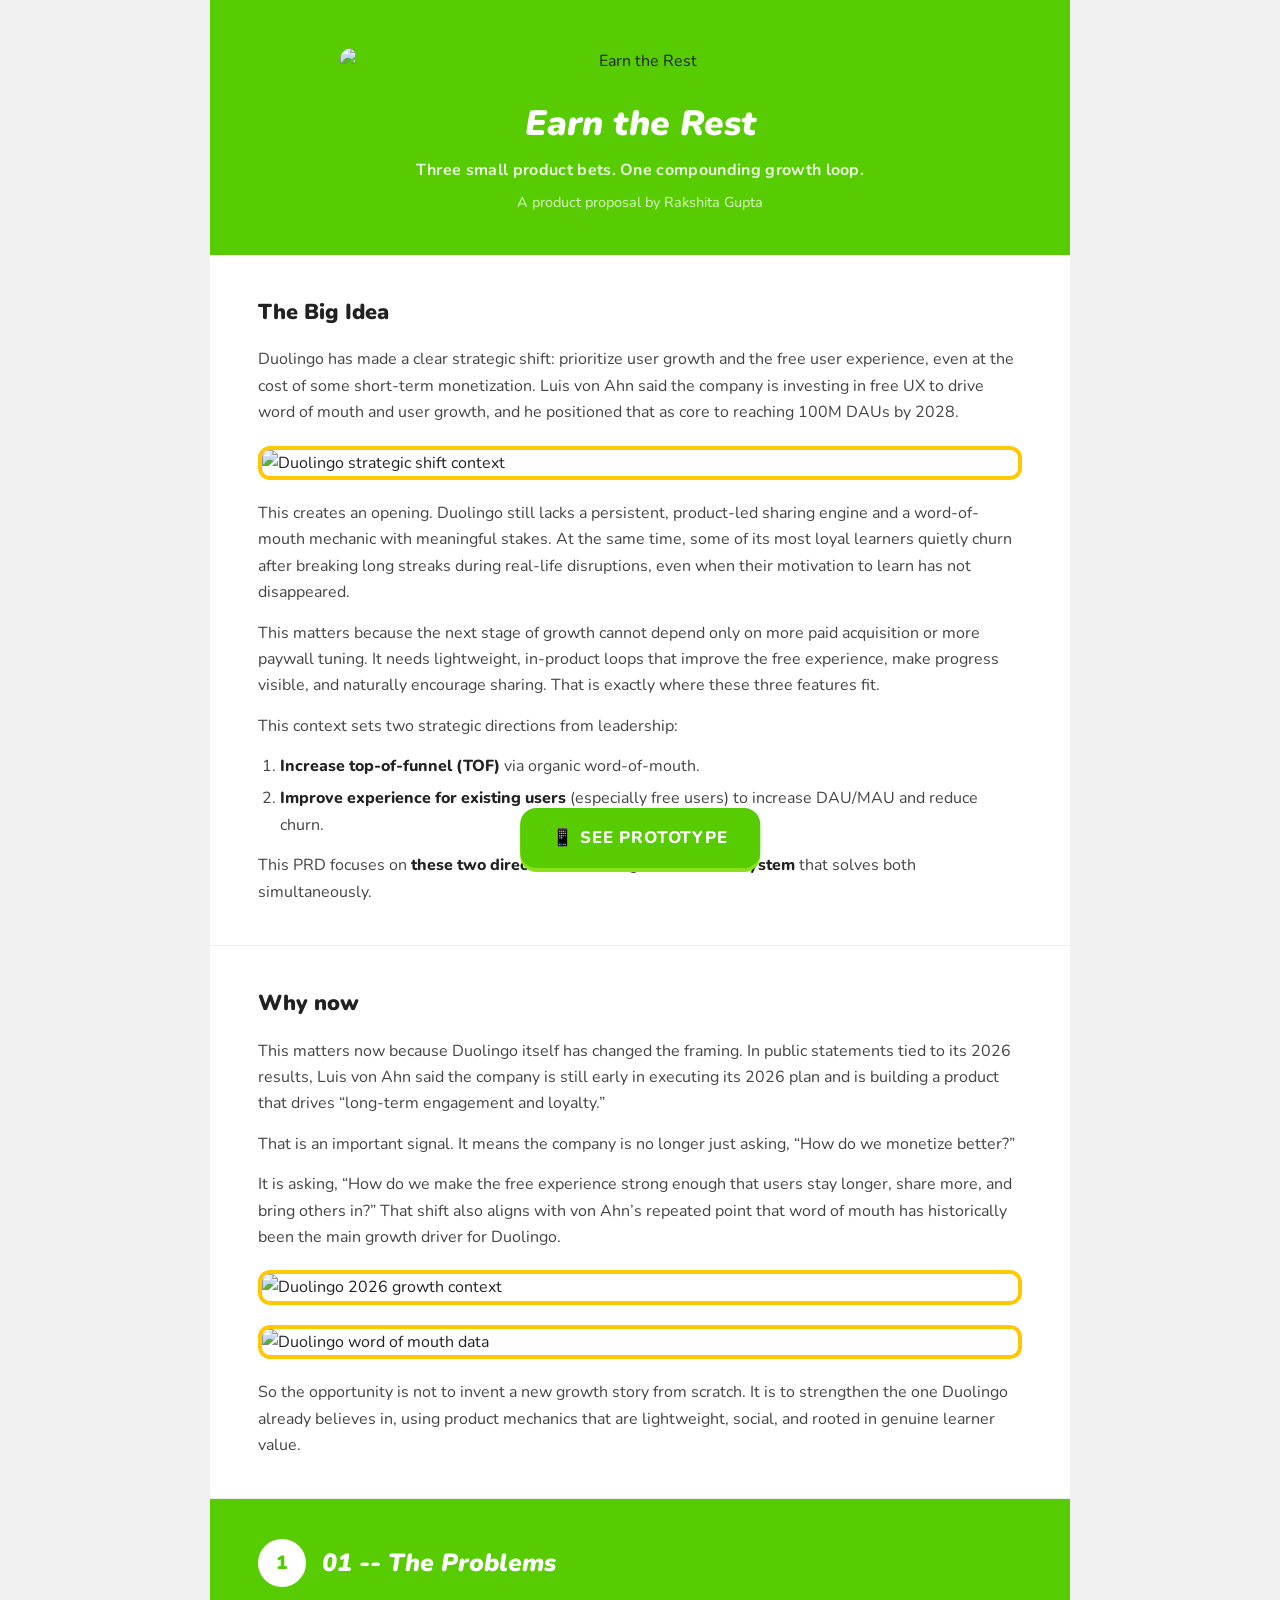
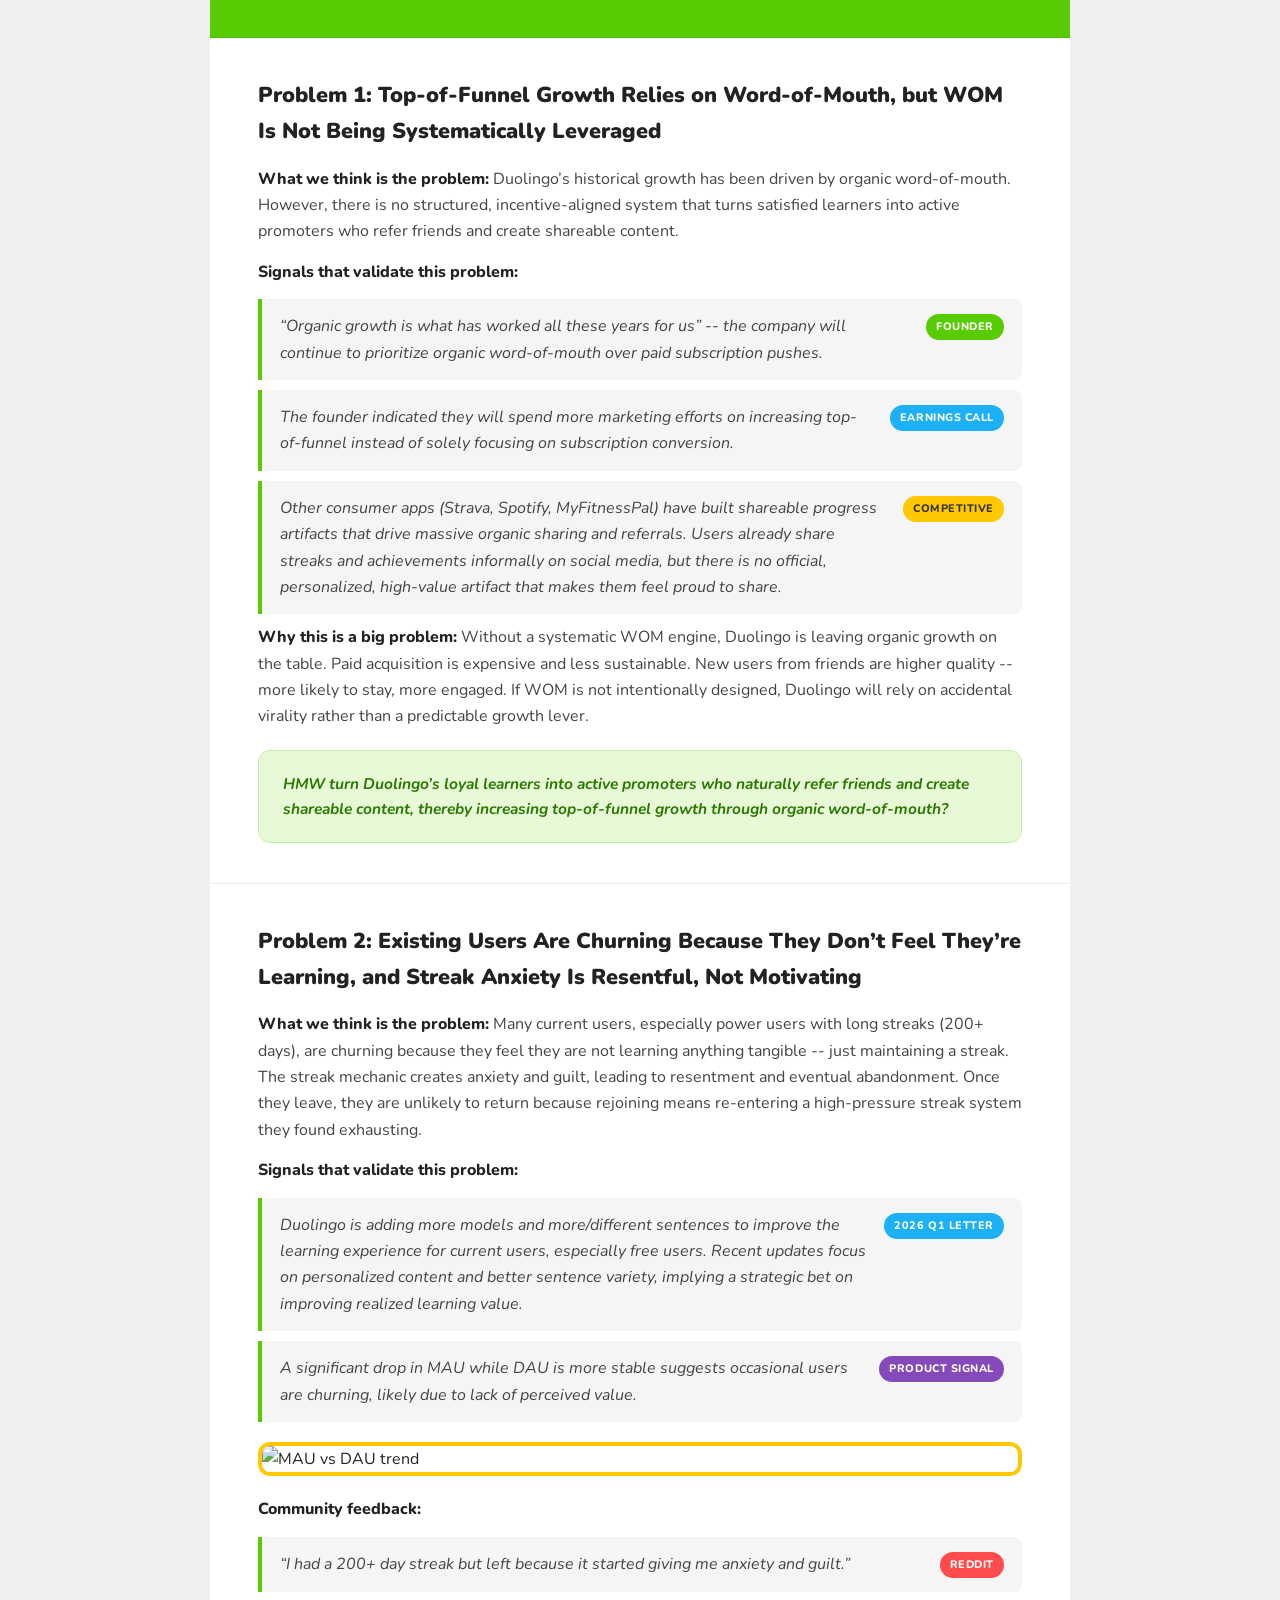
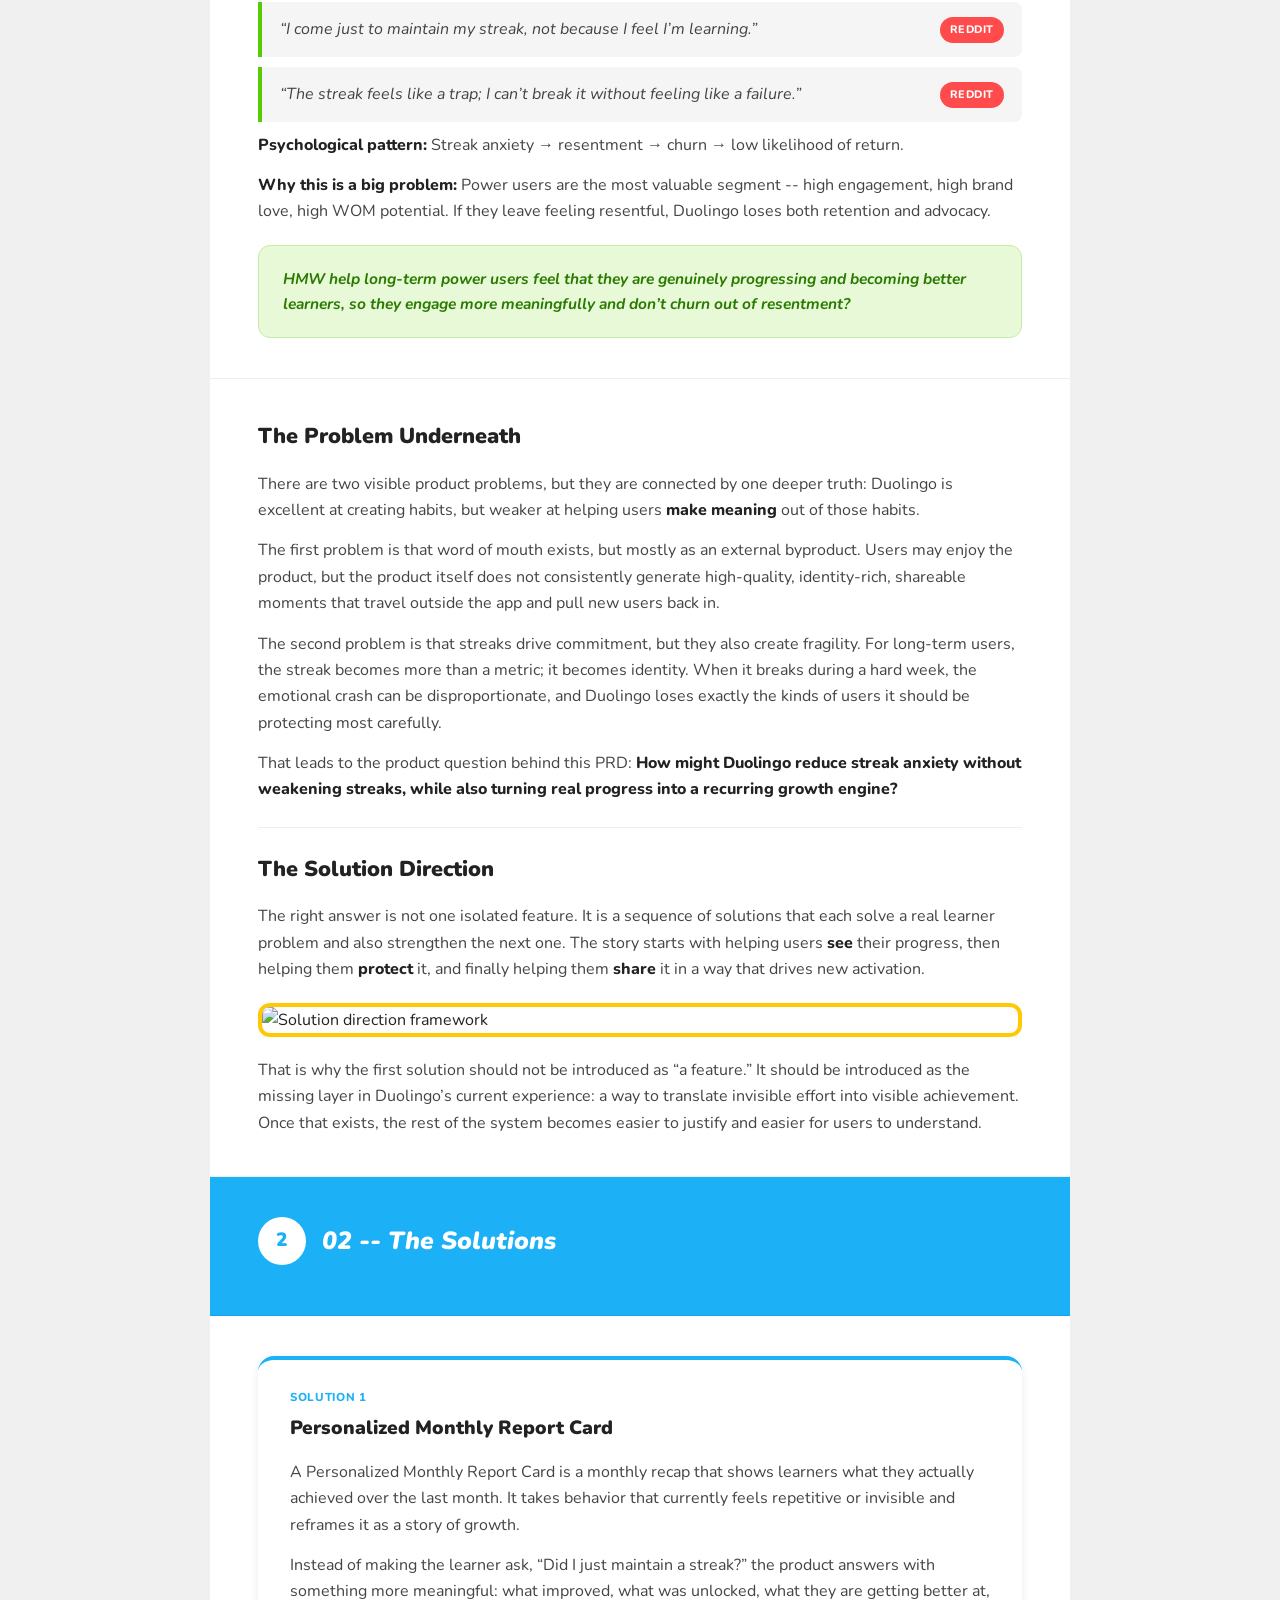
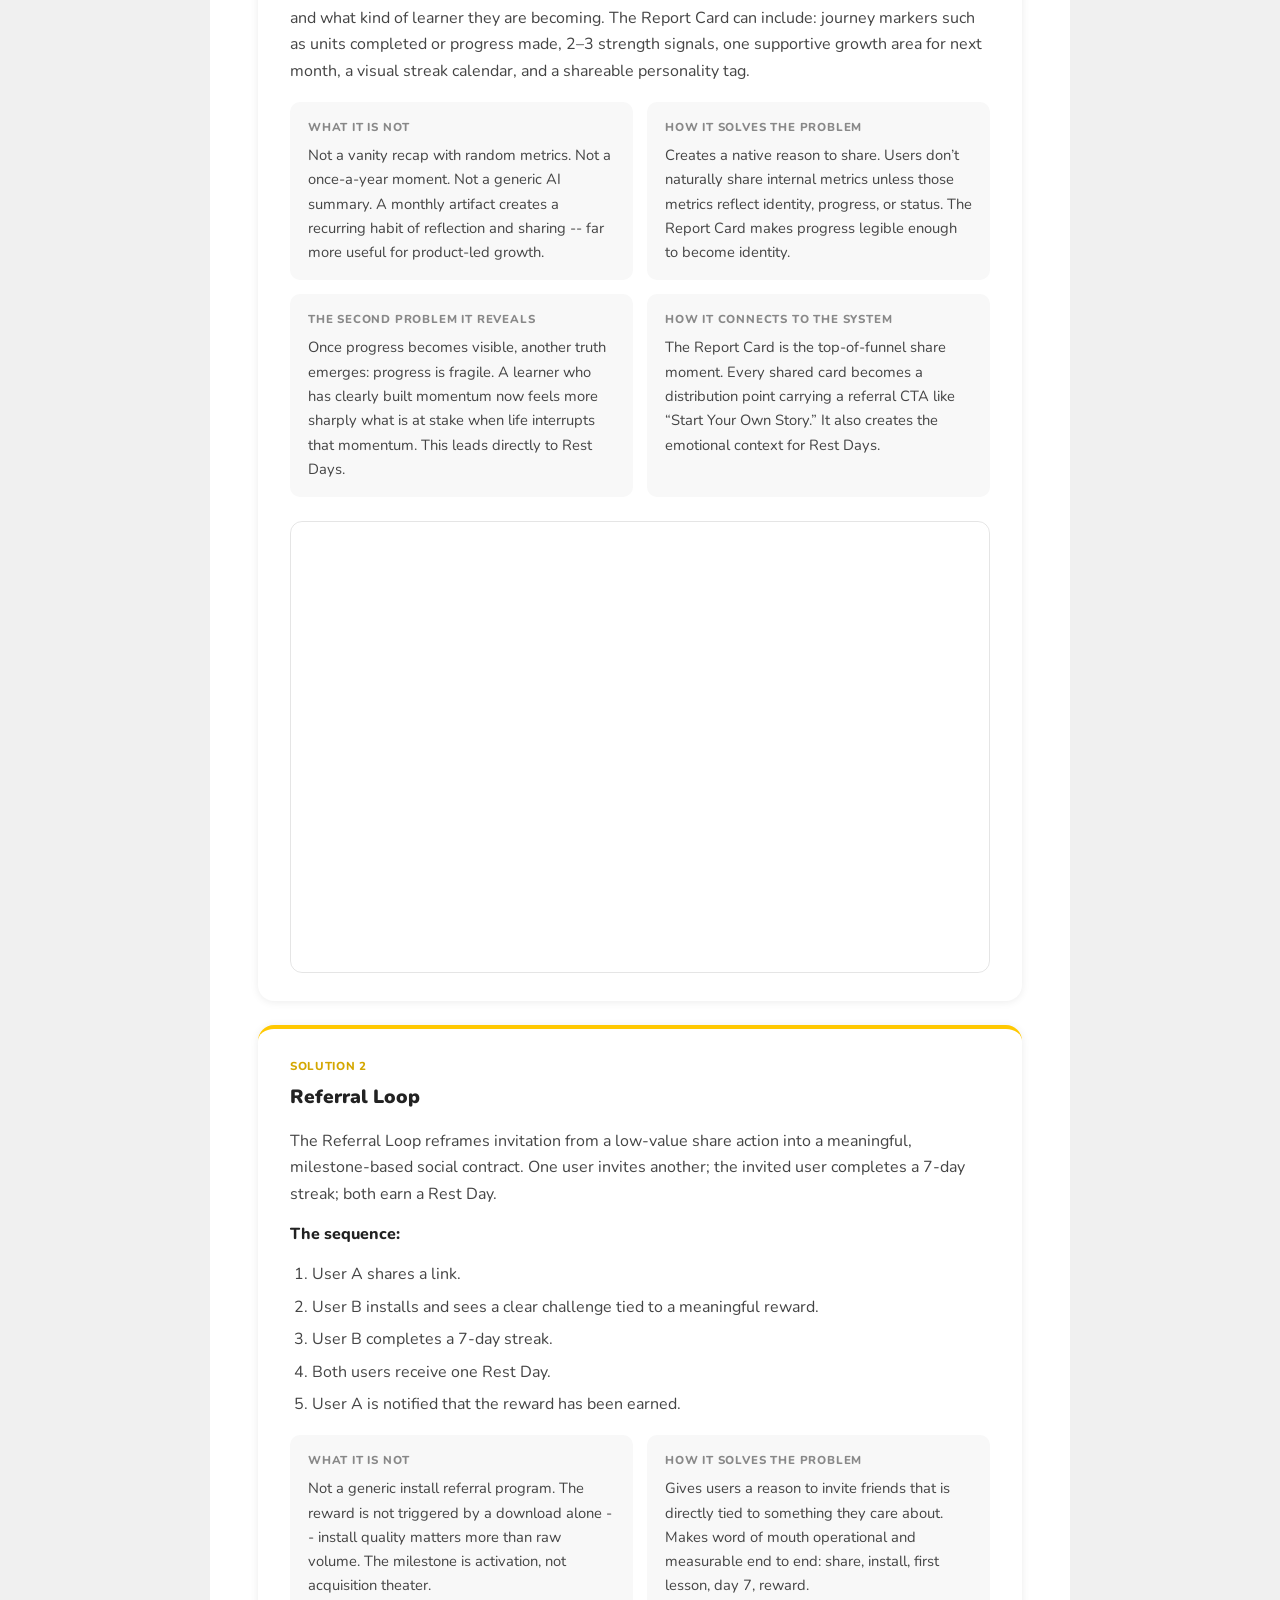
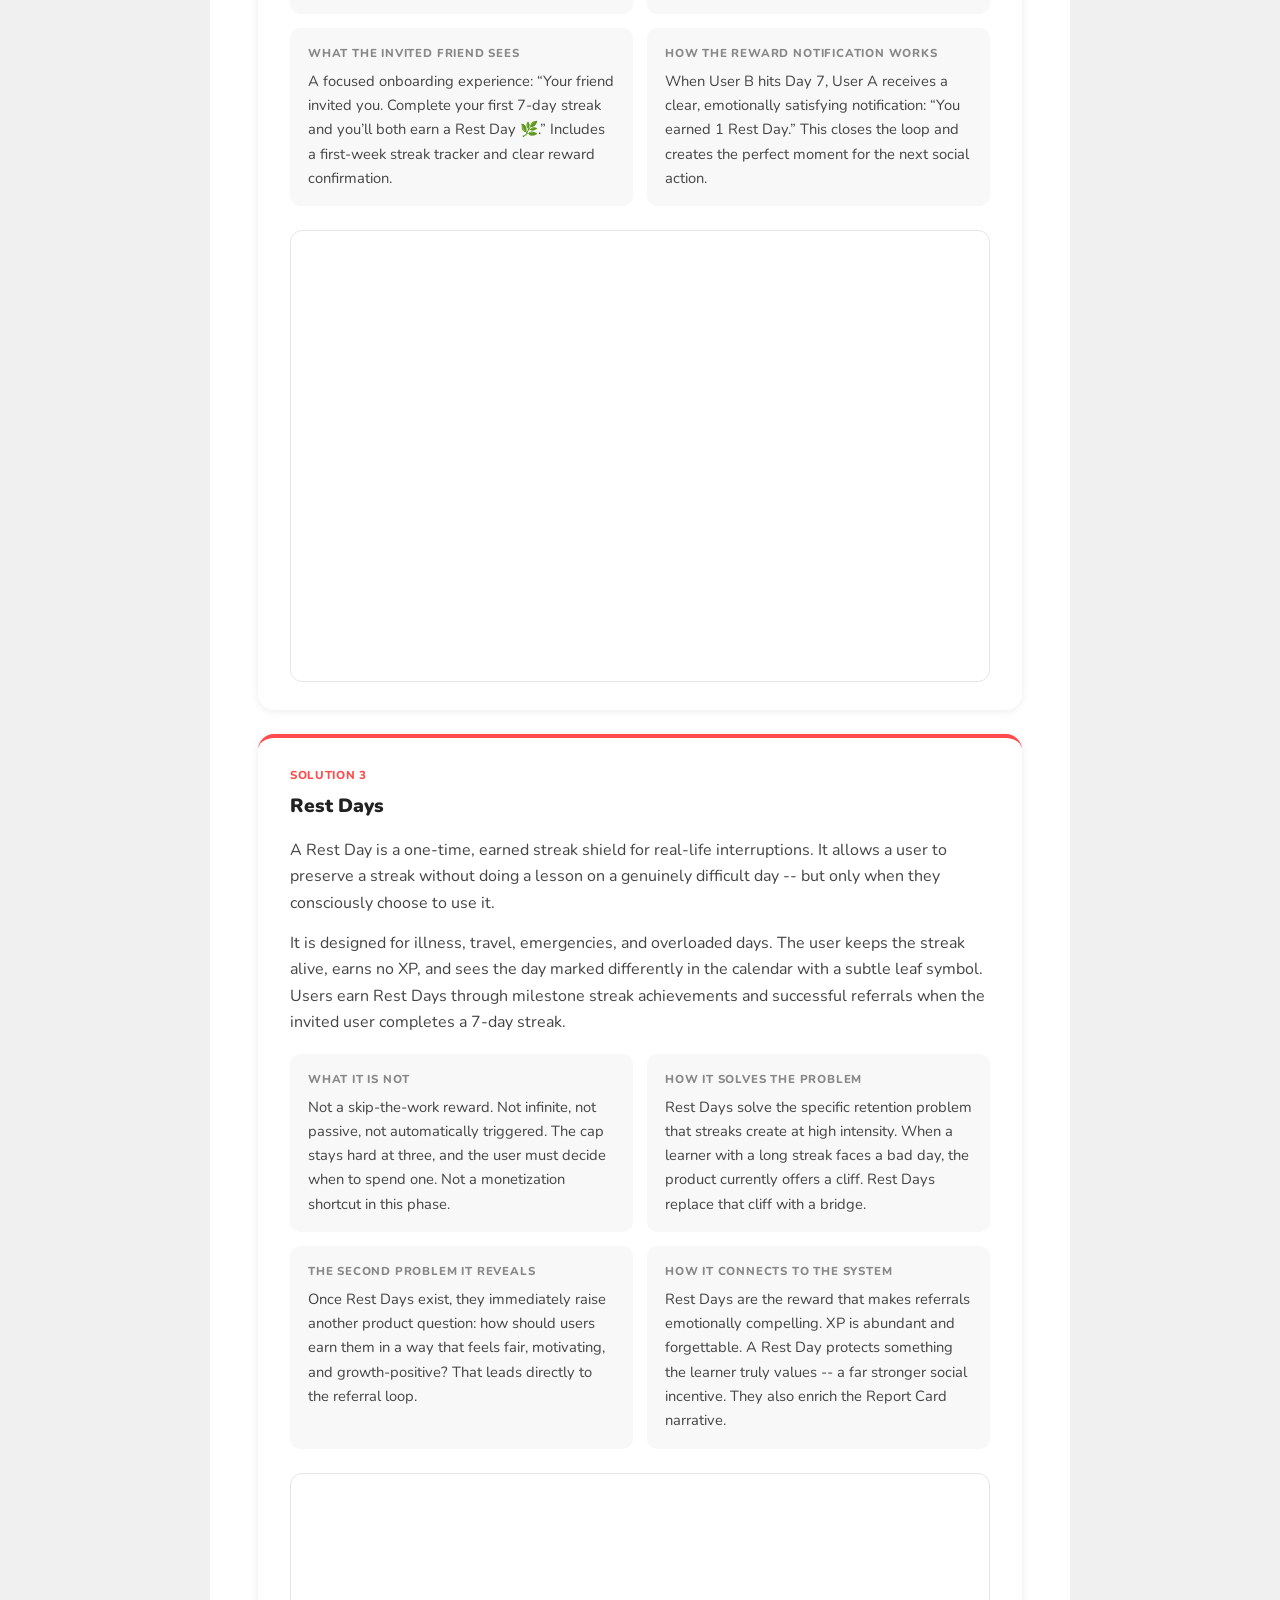
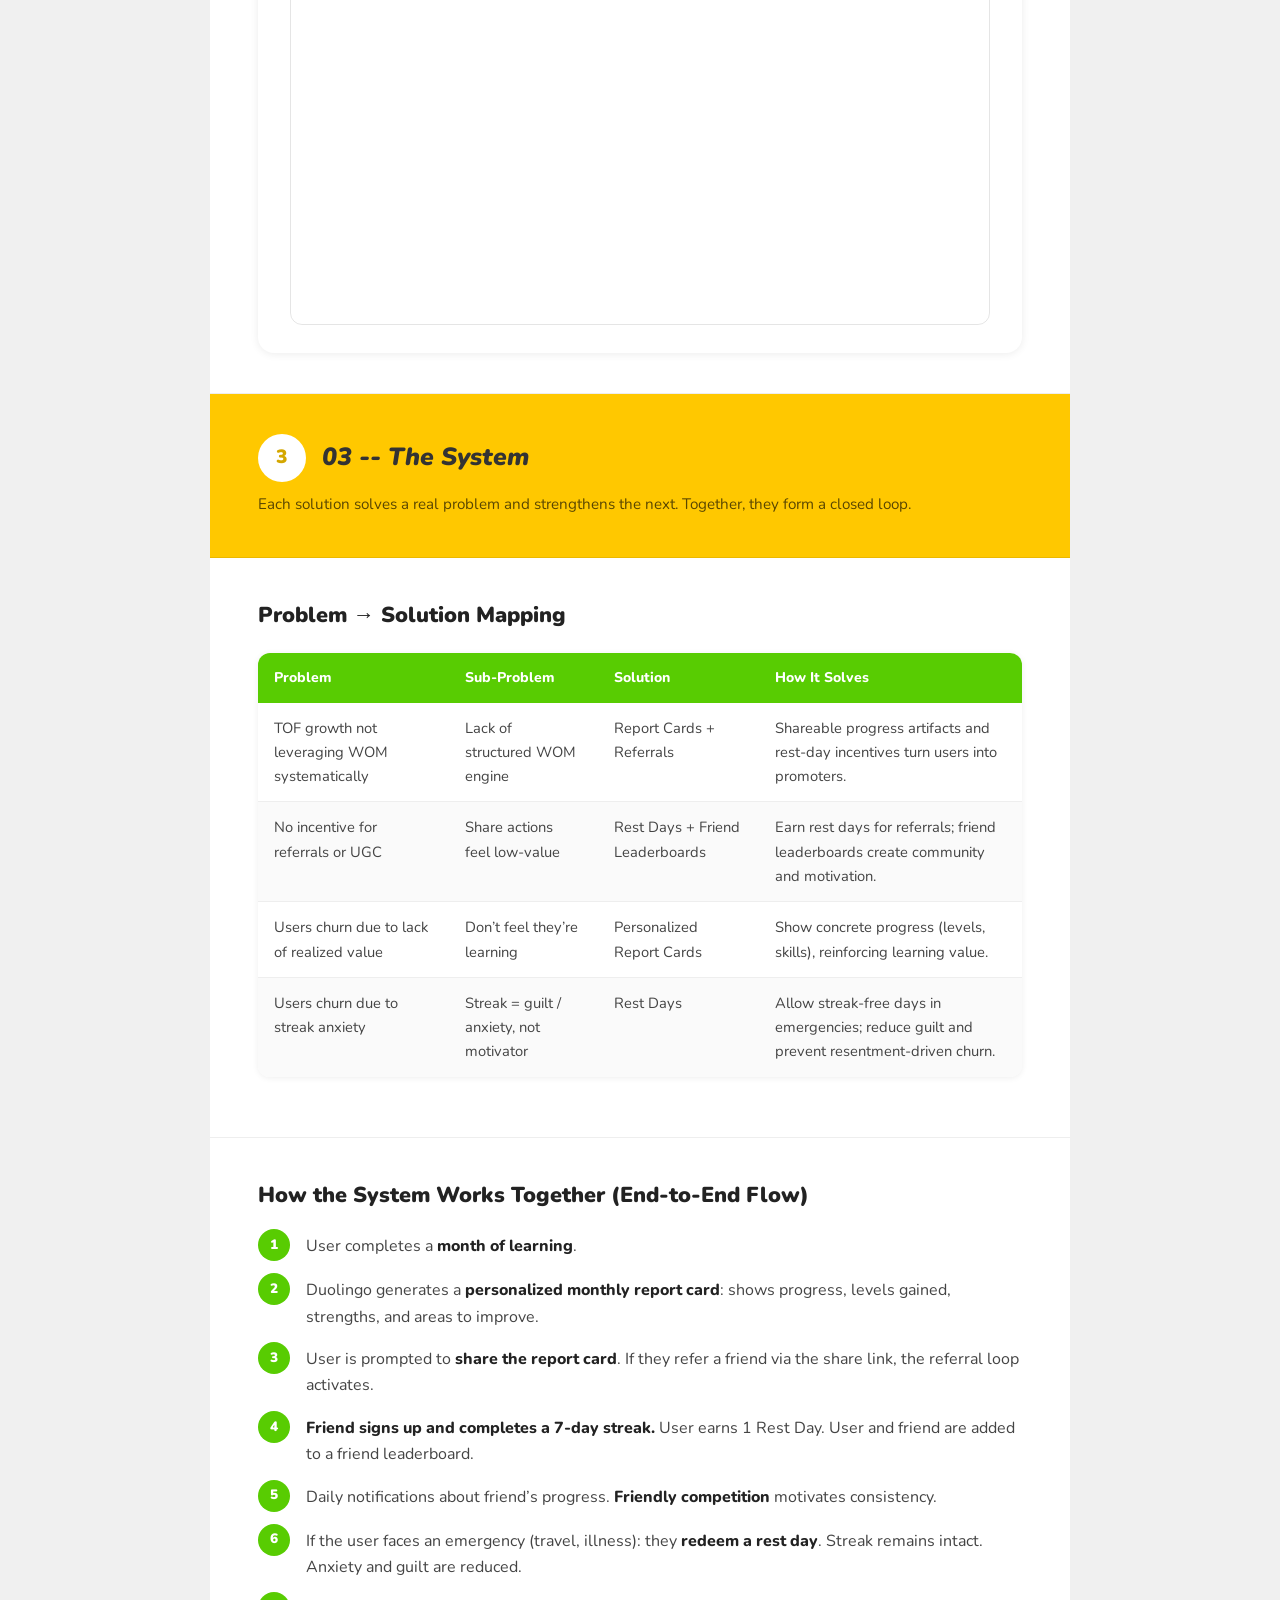
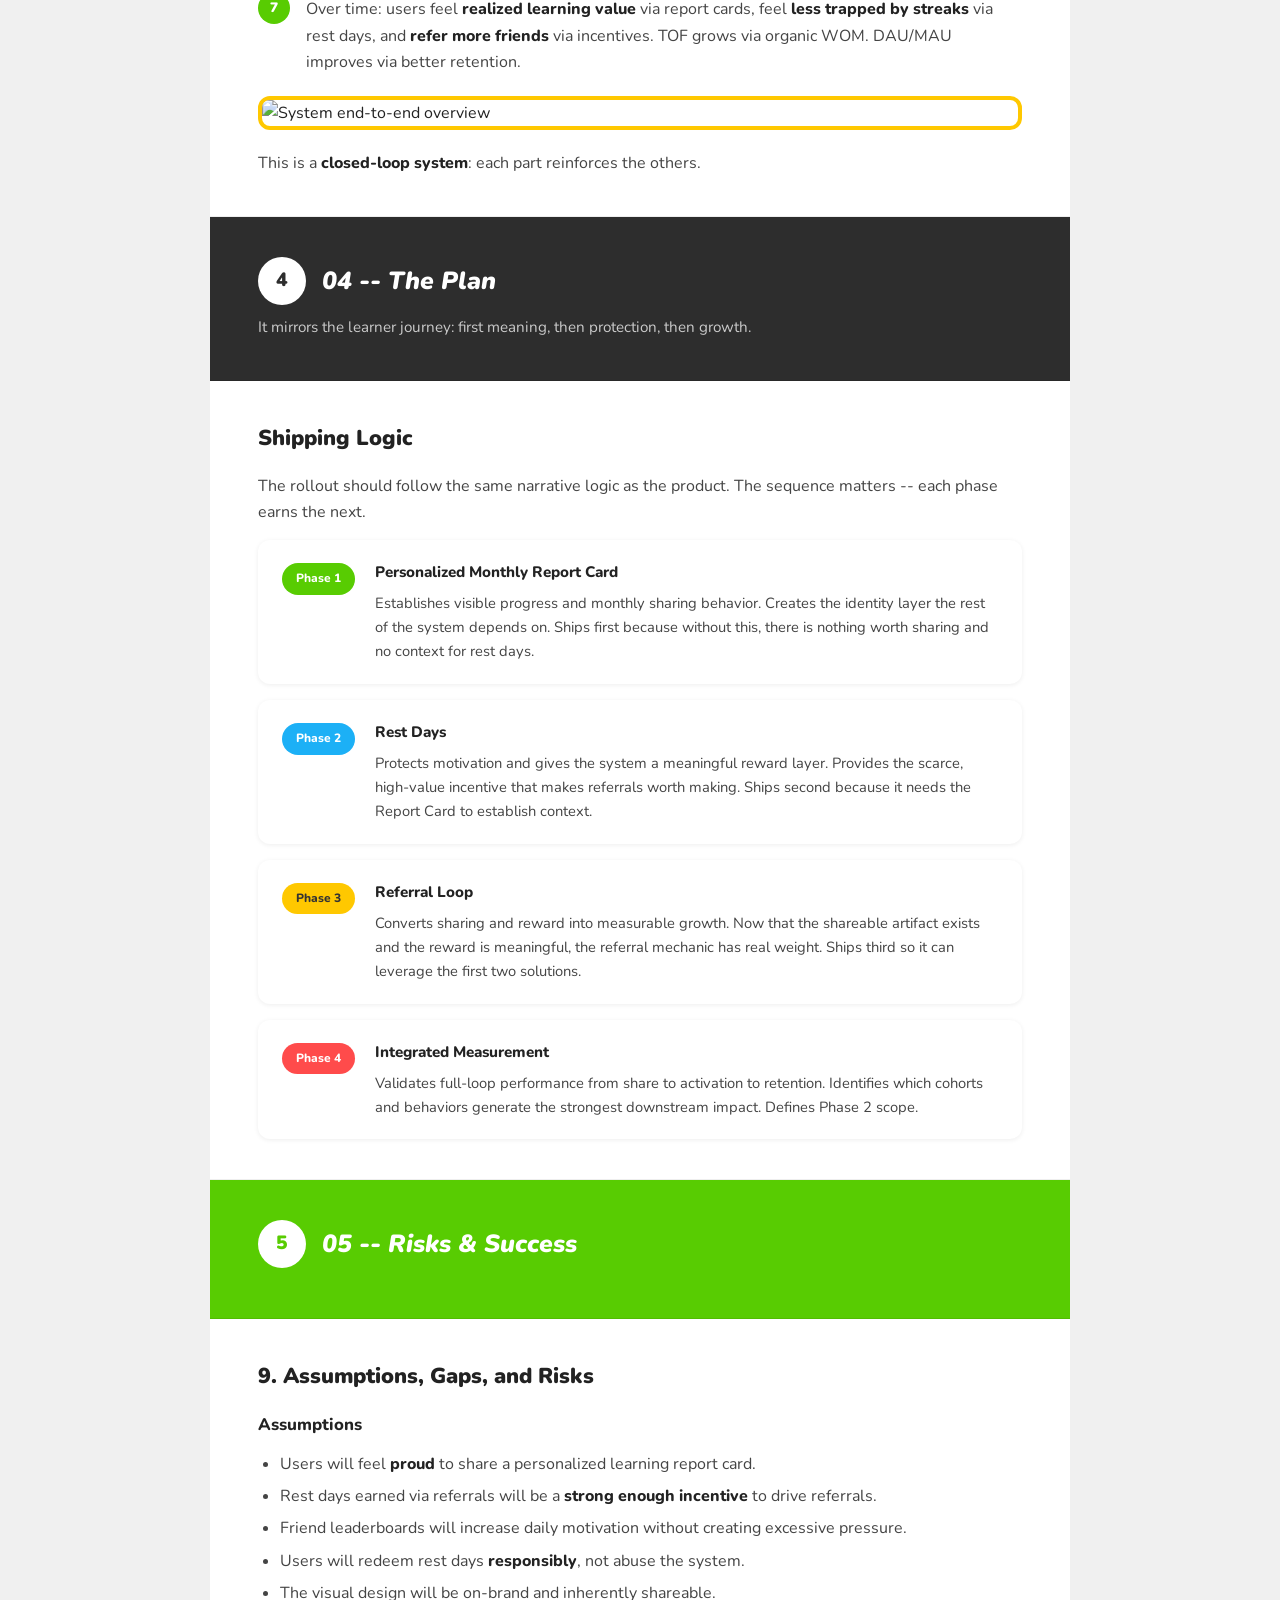
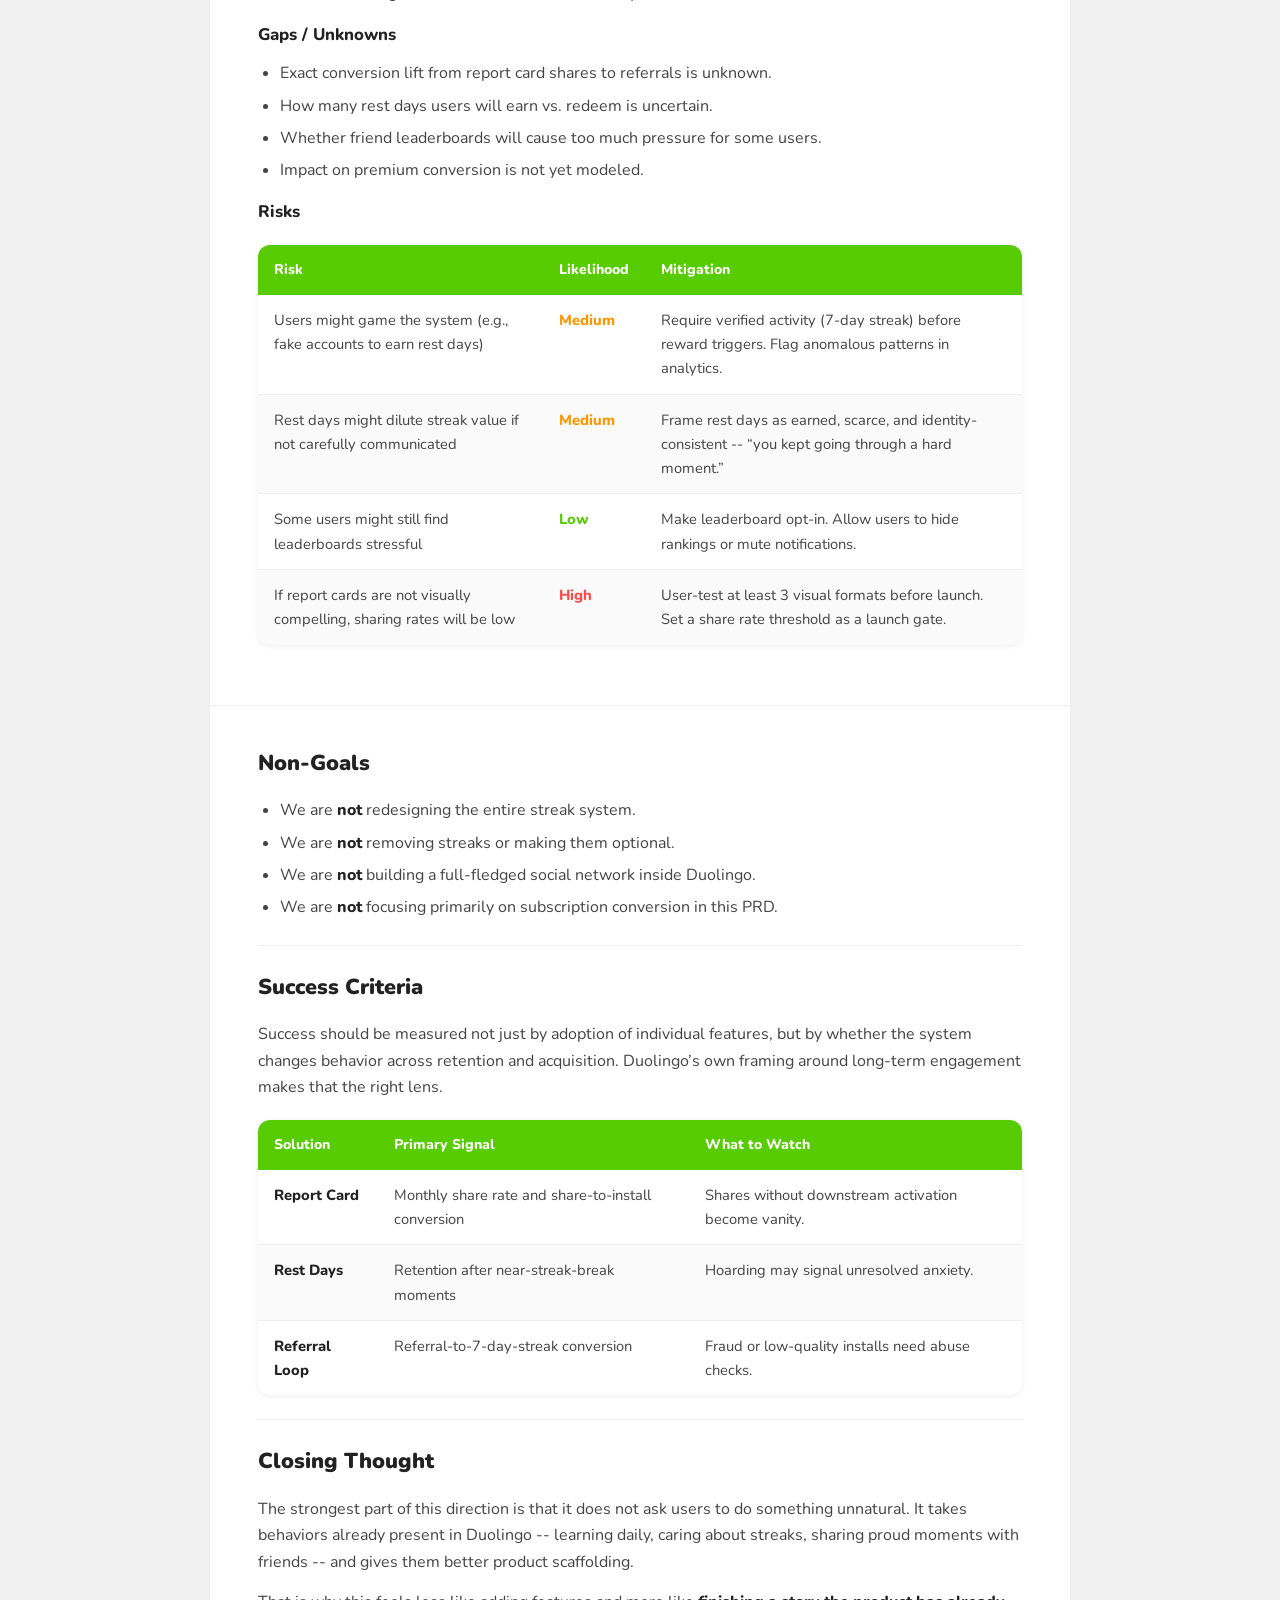
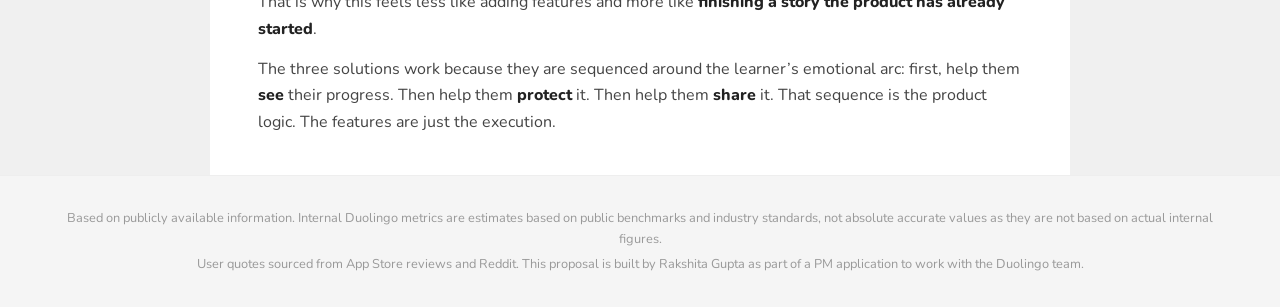
==== Index.html @ ed66cd2e "Rename PRDDuolingoFinal.html to Index.html" ====
<!DOCTYPE html>
<html lang="en">
<head>
  <meta charset="UTF-8">
  <meta name="viewport" content="width=device-width, initial-scale=1.0">
  <title>Earn the Rest - Rakshita Gupta</title>
  <link rel="stylesheet" href="styles.css">
</head>
<body>

<div class="page">

  <!-- ============================================================
       HEADER
  ============================================================ -->
  <header class="header">
    <img src="images/image2.png" alt="Earn the Rest" class="header-banner">
    <h1>Earn the Rest</h1>
    <p class="subtitle">Three small product bets. One compounding growth loop.</p>
    <p class="byline">A product proposal by Rakshita Gupta</p>
  </header>

  <!-- ============================================================
       THE BIG IDEA
  ============================================================ -->
  <section class="section">
    <h2>The Big Idea</h2>
    <p>Duolingo has made a clear strategic shift: prioritize user growth and the free user experience, even at the cost of some short-term monetization. Luis von Ahn said the company is investing in free UX to drive word of mouth and user growth, and he positioned that as core to reaching 100M DAUs by 2028.</p>

    <img src="images/image6.png" alt="Duolingo strategic shift context" class="content-image">

    <p>This creates an opening. Duolingo still lacks a persistent, product-led sharing engine and a word-of-mouth mechanic with meaningful stakes. At the same time, some of its most loyal learners quietly churn after breaking long streaks during real-life disruptions, even when their motivation to learn has not disappeared.</p>
    <p>This matters because the next stage of growth cannot depend only on more paid acquisition or more paywall tuning. It needs lightweight, in-product loops that improve the free experience, make progress visible, and naturally encourage sharing. That is exactly where these three features fit.</p>
    <p>This context sets two strategic directions from leadership:</p>
    <ol>
      <li><strong>Increase top-of-funnel (TOF)</strong> via organic word-of-mouth.</li>
      <li><strong>Improve experience for existing users</strong> (especially free users) to increase DAU/MAU and reduce churn.</li>
    </ol>
    <p>This PRD focuses on <strong>these two directions</strong> and designs a <strong>cohesive system</strong> that solves both simultaneously.</p>
  </section>

  <!-- ============================================================
       WHY NOW
  ============================================================ -->
  <section class="section">
    <h2>Why now</h2>
    <p>This matters now because Duolingo itself has changed the framing. In public statements tied to its 2026 results, Luis von Ahn said the company is still early in executing its 2026 plan and is building a product that drives &ldquo;long-term engagement and loyalty.&rdquo;</p>
    <p>That is an important signal. It means the company is no longer just asking, &ldquo;How do we monetize better?&rdquo;</p>
    <p>It is asking, &ldquo;How do we make the free experience strong enough that users stay longer, share more, and bring others in?&rdquo; That shift also aligns with von Ahn&rsquo;s repeated point that word of mouth has historically been the main growth driver for Duolingo.</p>

    <img src="images/image4.png" alt="Duolingo 2026 growth context" class="content-image">
    <img src="images/image1.jpg" alt="Duolingo word of mouth data" class="content-image">

    <p>So the opportunity is not to invent a new growth story from scratch. It is to strengthen the one Duolingo already believes in, using product mechanics that are lightweight, social, and rooted in genuine learner value.</p>
  </section>

  <!-- ============================================================
       SECTION BAND 01 - THE PROBLEMS
  ============================================================ -->
  <div class="section-band green">
    <div class="section-band-title">
      <div class="section-num">1</div>
      <h2>01 -- The Problems</h2>
    </div>
  </div>

  <!-- Problem 1 -->
  <section class="section">
    <h2>Problem 1: Top-of-Funnel Growth Relies on Word-of-Mouth, but WOM Is Not Being Systematically Leveraged</h2>

    <p><strong>What we think is the problem:</strong> Duolingo&rsquo;s historical growth has been driven by organic word-of-mouth. However, there is no structured, incentive-aligned system that turns satisfied learners into active promoters who refer friends and create shareable content.</p>

    <p><strong>Signals that validate this problem:</strong></p>

    <div class="quote-block">
      <p>&ldquo;Organic growth is what has worked all these years for us&rdquo; -- the company will continue to prioritize organic word-of-mouth over paid subscription pushes.</p>
      <span class="source-badge founder">Founder</span>
    </div>

    <div class="quote-block">
      <p>The founder indicated they will spend more marketing efforts on increasing top-of-funnel instead of solely focusing on subscription conversion.</p>
      <span class="source-badge earnings">Earnings Call</span>
    </div>

    <div class="quote-block">
      <p>Other consumer apps (Strava, Spotify, MyFitnessPal) have built shareable progress artifacts that drive massive organic sharing and referrals. Users already share streaks and achievements informally on social media, but there is no official, personalized, high-value artifact that makes them feel proud to share.</p>
      <span class="source-badge data">Competitive</span>
    </div>

    <p><strong>Why this is a big problem:</strong> Without a systematic WOM engine, Duolingo is leaving organic growth on the table. Paid acquisition is expensive and less sustainable. New users from friends are higher quality -- more likely to stay, more engaged. If WOM is not intentionally designed, Duolingo will rely on accidental virality rather than a predictable growth lever.</p>

    <div class="hmw-box">
      <p>HMW turn Duolingo&rsquo;s loyal learners into active promoters who naturally refer friends and create shareable content, thereby increasing top-of-funnel growth through organic word-of-mouth?</p>
    </div>
  </section>

  <!-- Problem 2 -->
  <section class="section">
    <h2>Problem 2: Existing Users Are Churning Because They Don&rsquo;t Feel They&rsquo;re Learning, and Streak Anxiety Is Resentful, Not Motivating</h2>

    <p><strong>What we think is the problem:</strong> Many current users, especially power users with long streaks (200+ days), are churning because they feel they are not learning anything tangible -- just maintaining a streak. The streak mechanic creates anxiety and guilt, leading to resentment and eventual abandonment. Once they leave, they are unlikely to return because rejoining means re-entering a high-pressure streak system they found exhausting.</p>

    <p><strong>Signals that validate this problem:</strong></p>

    <div class="quote-block">
      <p>Duolingo is adding more models and more/different sentences to improve the learning experience for current users, especially free users. Recent updates focus on personalized content and better sentence variety, implying a strategic bet on improving realized learning value.</p>
      <span class="source-badge earnings">2026 Q1 Letter</span>
    </div>

    <div class="quote-block">
      <p>A significant drop in MAU while DAU is more stable suggests occasional users are churning, likely due to lack of perceived value.</p>
      <span class="source-badge signal">Product Signal</span>
    </div>

    <img src="images/image3.png" alt="MAU vs DAU trend" class="content-image">

    <p><strong>Community feedback:</strong></p>

    <div class="quote-block">
      <p>&ldquo;I had a 200+ day streak but left because it started giving me anxiety and guilt.&rdquo;</p>
      <span class="source-badge reddit">Reddit</span>
    </div>

    <div class="quote-block">
      <p>&ldquo;I come just to maintain my streak, not because I feel I&rsquo;m learning.&rdquo;</p>
      <span class="source-badge reddit">Reddit</span>
    </div>

    <div class="quote-block">
      <p>&ldquo;The streak feels like a trap; I can&rsquo;t break it without feeling like a failure.&rdquo;</p>
      <span class="source-badge reddit">Reddit</span>
    </div>

    <p><strong>Psychological pattern:</strong> Streak anxiety &rarr; resentment &rarr; churn &rarr; low likelihood of return.</p>

    <p><strong>Why this is a big problem:</strong> Power users are the most valuable segment -- high engagement, high brand love, high WOM potential. If they leave feeling resentful, Duolingo loses both retention and advocacy.</p>

    <div class="hmw-box">
      <p>HMW help long-term power users feel that they are genuinely progressing and becoming better learners, so they engage more meaningfully and don&rsquo;t churn out of resentment?</p>
    </div>
  </section>

  <!-- The Problem Underneath + Solution Direction -->
  <section class="section">
    <h2>The Problem Underneath</h2>
    <p>There are two visible product problems, but they are connected by one deeper truth: Duolingo is excellent at creating habits, but weaker at helping users <strong>make meaning</strong> out of those habits.</p>
    <p>The first problem is that word of mouth exists, but mostly as an external byproduct. Users may enjoy the product, but the product itself does not consistently generate high-quality, identity-rich, shareable moments that travel outside the app and pull new users back in.</p>
    <p>The second problem is that streaks drive commitment, but they also create fragility. For long-term users, the streak becomes more than a metric; it becomes identity. When it breaks during a hard week, the emotional crash can be disproportionate, and Duolingo loses exactly the kinds of users it should be protecting most carefully.</p>
    <p>That leads to the product question behind this PRD: <strong>How might Duolingo reduce streak anxiety without weakening streaks, while also turning real progress into a recurring growth engine?</strong></p>

    <div class="divider"></div>

    <h2>The Solution Direction</h2>
    <p>The right answer is not one isolated feature. It is a sequence of solutions that each solve a real learner problem and also strengthen the next one. The story starts with helping users <strong>see</strong> their progress, then helping them <strong>protect</strong> it, and finally helping them <strong>share</strong> it in a way that drives new activation.</p>

    <img src="images/image7.jpg" alt="Solution direction framework" class="content-image">

    <p>That is why the first solution should not be introduced as &ldquo;a feature.&rdquo; It should be introduced as the missing layer in Duolingo&rsquo;s current experience: a way to translate invisible effort into visible achievement. Once that exists, the rest of the system becomes easier to justify and easier for users to understand.</p>
  </section>

  <!-- ============================================================
       SECTION BAND 02 - THE SOLUTIONS
  ============================================================ -->
  <div class="section-band blue">
    <div class="section-band-title">
      <div class="section-num">2</div>
      <h2>02 -- The Solutions</h2>
    </div>
  </div>

  <!-- All three solutions in one white section -->
  <section class="section">

    <!-- Solution 1: Report Card -->
    <div class="solution-card blue-top">
      <p class="solution-label">Solution 1</p>
      <h3>Personalized Monthly Report Card</h3>
      <p>A Personalized Monthly Report Card is a monthly recap that shows learners what they actually achieved over the last month. It takes behavior that currently feels repetitive or invisible and reframes it as a story of growth.</p>
      <p>Instead of making the learner ask, &ldquo;Did I just maintain a streak?&rdquo; the product answers with something more meaningful: what improved, what was unlocked, what they are getting better at, and what kind of learner they are becoming. The Report Card can include: journey markers such as units completed or progress made, 2&ndash;3 strength signals, one supportive growth area for next month, a visual streak calendar, and a shareable personality tag.</p>

      <div class="solution-sub">
        <div class="sub-card">
          <h4>What it is not</h4>
          <p>Not a vanity recap with random metrics. Not a once-a-year moment. Not a generic AI summary. A monthly artifact creates a recurring habit of reflection and sharing -- far more useful for product-led growth.</p>
        </div>
        <div class="sub-card">
          <h4>How it solves the problem</h4>
          <p>Creates a native reason to share. Users don&rsquo;t naturally share internal metrics unless those metrics reflect identity, progress, or status. The Report Card makes progress legible enough to become identity.</p>
        </div>
        <div class="sub-card">
          <h4>The second problem it reveals</h4>
          <p>Once progress becomes visible, another truth emerges: progress is fragile. A learner who has clearly built momentum now feels more sharply what is at stake when life interrupts that momentum. This leads directly to Rest Days.</p>
        </div>
        <div class="sub-card">
          <h4>How it connects to the system</h4>
          <p>The Report Card is the top-of-funnel share moment. Every shared card becomes a distribution point carrying a referral CTA like &ldquo;Start Your Own Story.&rdquo; It also creates the emotional context for Rest Days.</p>
        </div>
      </div>

      <div class="figma-wrap">
        <iframe
          src="https://embed.figma.com/proto/wMuGGjtC8zzEtvblKIl3GL/Duolingo-prototype?node-id=1-104&p=f&scaling=scale-down&content-scaling=fixed&starting-point-node-id=1%3A2&show-proto-sidebar=1&page-id=0%3A1&embed-host=share"
          allowfullscreen
          title="Solution 1 Prototype: Report Card"></iframe>
      </div>
    </div>

    <!-- Solution 2: Referral Loop -->
    <div class="solution-card yellow-top">
      <p class="solution-label">Solution 2</p>
      <h3>Referral Loop</h3>
      <p>The Referral Loop reframes invitation from a low-value share action into a meaningful, milestone-based social contract. One user invites another; the invited user completes a 7-day streak; both earn a Rest Day.</p>
      <p><strong>The sequence:</strong></p>
      <ol>
        <li>User A shares a link.</li>
        <li>User B installs and sees a clear challenge tied to a meaningful reward.</li>
        <li>User B completes a 7-day streak.</li>
        <li>Both users receive one Rest Day.</li>
        <li>User A is notified that the reward has been earned.</li>
      </ol>

      <div class="solution-sub">
        <div class="sub-card">
          <h4>What it is not</h4>
          <p>Not a generic install referral program. The reward is not triggered by a download alone -- install quality matters more than raw volume. The milestone is activation, not acquisition theater.</p>
        </div>
        <div class="sub-card">
          <h4>How it solves the problem</h4>
          <p>Gives users a reason to invite friends that is directly tied to something they care about. Makes word of mouth operational and measurable end to end: share, install, first lesson, day 7, reward.</p>
        </div>
        <div class="sub-card">
          <h4>What the invited friend sees</h4>
          <p>A focused onboarding experience: &ldquo;Your friend invited you. Complete your first 7-day streak and you&rsquo;ll both earn a Rest Day &#127807;.&rdquo; Includes a first-week streak tracker and clear reward confirmation.</p>
        </div>
        <div class="sub-card">
          <h4>How the reward notification works</h4>
          <p>When User B hits Day 7, User A receives a clear, emotionally satisfying notification: &ldquo;You earned 1 Rest Day.&rdquo; This closes the loop and creates the perfect moment for the next social action.</p>
        </div>
      </div>

      <div class="figma-wrap">
        <iframe
          src="https://embed.figma.com/proto/wMuGGjtC8zzEtvblKIl3GL/Duolingo-prototype?node-id=3-151&p=f&scaling=scale-down&content-scaling=fixed&starting-point-node-id=3%3A145&show-proto-sidebar=1&page-id=0%3A1&embed-host=share"
          allowfullscreen
          title="Solution 2 Prototype: Referral Loop"></iframe>
      </div>
    </div>

    <!-- Solution 3: Rest Days -->
    <div class="solution-card red-top">
      <p class="solution-label">Solution 3</p>
      <h3>Rest Days</h3>
      <p>A Rest Day is a one-time, earned streak shield for real-life interruptions. It allows a user to preserve a streak without doing a lesson on a genuinely difficult day -- but only when they consciously choose to use it.</p>
      <p>It is designed for illness, travel, emergencies, and overloaded days. The user keeps the streak alive, earns no XP, and sees the day marked differently in the calendar with a subtle leaf symbol. Users earn Rest Days through milestone streak achievements and successful referrals when the invited user completes a 7-day streak.</p>

      <div class="solution-sub">
        <div class="sub-card">
          <h4>What it is not</h4>
          <p>Not a skip-the-work reward. Not infinite, not passive, not automatically triggered. The cap stays hard at three, and the user must decide when to spend one. Not a monetization shortcut in this phase.</p>
        </div>
        <div class="sub-card">
          <h4>How it solves the problem</h4>
          <p>Rest Days solve the specific retention problem that streaks create at high intensity. When a learner with a long streak faces a bad day, the product currently offers a cliff. Rest Days replace that cliff with a bridge.</p>
        </div>
        <div class="sub-card">
          <h4>The second problem it reveals</h4>
          <p>Once Rest Days exist, they immediately raise another product question: how should users earn them in a way that feels fair, motivating, and growth-positive? That leads directly to the referral loop.</p>
        </div>
        <div class="sub-card">
          <h4>How it connects to the system</h4>
          <p>Rest Days are the reward that makes referrals emotionally compelling. XP is abundant and forgettable. A Rest Day protects something the learner truly values -- a far stronger social incentive. They also enrich the Report Card narrative.</p>
        </div>
      </div>

      <div class="figma-wrap">
        <iframe
          src="https://embed.figma.com/proto/wMuGGjtC8zzEtvblKIl3GL/Duolingo-prototype?node-id=1-7&p=f&scaling=scale-down&content-scaling=fixed&starting-point-node-id=1%3A47&show-proto-sidebar=1&page-id=0%3A1&embed-host=share"
          allowfullscreen
          title="Solution 3 Prototype: Rest Days"></iframe>
      </div>
    </div>

  </section>

  <!-- ============================================================
       SECTION BAND 03 - THE SYSTEM
  ============================================================ -->
  <div class="section-band yellow">
    <div class="section-band-title">
      <div class="section-num">3</div>
      <h2>03 -- The System</h2>
    </div>
    <p class="band-intro">Each solution solves a real problem and strengthens the next. Together, they form a closed loop.</p>
  </div>

  <!-- Problem to Solution Mapping -->
  <section class="section">
    <h2>Problem &rarr; Solution Mapping</h2>

    <div class="table-wrap">
      <table>
        <thead>
          <tr>
            <th>Problem</th>
            <th>Sub-Problem</th>
            <th>Solution</th>
            <th>How It Solves</th>
          </tr>
        </thead>
        <tbody>
          <tr>
            <td>TOF growth not leveraging WOM systematically</td>
            <td>Lack of structured WOM engine</td>
            <td>Report Cards + Referrals</td>
            <td>Shareable progress artifacts and rest-day incentives turn users into promoters.</td>
          </tr>
          <tr>
            <td>No incentive for referrals or UGC</td>
            <td>Share actions feel low-value</td>
            <td>Rest Days + Friend Leaderboards</td>
            <td>Earn rest days for referrals; friend leaderboards create community and motivation.</td>
          </tr>
          <tr>
            <td>Users churn due to lack of realized value</td>
            <td>Don&rsquo;t feel they&rsquo;re learning</td>
            <td>Personalized Report Cards</td>
            <td>Show concrete progress (levels, skills), reinforcing learning value.</td>
          </tr>
          <tr>
            <td>Users churn due to streak anxiety</td>
            <td>Streak = guilt / anxiety, not motivator</td>
            <td>Rest Days</td>
            <td>Allow streak-free days in emergencies; reduce guilt and prevent resentment-driven churn.</td>
          </tr>
        </tbody>
      </table>
    </div>
  </section>

  <!-- End-to-End Flow -->
  <section class="section">
    <h2>How the System Works Together (End-to-End Flow)</h2>

    <div class="flow-steps">
      <div class="flow-step">
        <div class="flow-num">1</div>
        <p>User completes a <strong>month of learning</strong>.</p>
      </div>
      <div class="flow-step">
        <div class="flow-num">2</div>
        <p>Duolingo generates a <strong>personalized monthly report card</strong>: shows progress, levels gained, strengths, and areas to improve.</p>
      </div>
      <div class="flow-step">
        <div class="flow-num">3</div>
        <p>User is prompted to <strong>share the report card</strong>. If they refer a friend via the share link, the referral loop activates.</p>
      </div>
      <div class="flow-step">
        <div class="flow-num">4</div>
        <p><strong>Friend signs up and completes a 7-day streak.</strong> User earns 1 Rest Day. User and friend are added to a friend leaderboard.</p>
      </div>
      <div class="flow-step">
        <div class="flow-num">5</div>
        <p>Daily notifications about friend&rsquo;s progress. <strong>Friendly competition</strong> motivates consistency.</p>
      </div>
      <div class="flow-step">
        <div class="flow-num">6</div>
        <p>If the user faces an emergency (travel, illness): they <strong>redeem a rest day</strong>. Streak remains intact. Anxiety and guilt are reduced.</p>
      </div>
      <div class="flow-step">
        <div class="flow-num">7</div>
        <p>Over time: users feel <strong>realized learning value</strong> via report cards, feel <strong>less trapped by streaks</strong> via rest days, and <strong>refer more friends</strong> via incentives. TOF grows via organic WOM. DAU/MAU improves via better retention.</p>
      </div>
    </div>

    <img src="images/image5.jpg" alt="System end-to-end overview" class="content-image">

    <p>This is a <strong>closed-loop system</strong>: each part reinforces the others.</p>
  </section>

  <!-- ============================================================
       SECTION BAND 04 - THE PLAN
  ============================================================ -->
  <div class="section-band dark">
    <div class="section-band-title">
      <div class="section-num">4</div>
      <h2>04 -- The Plan</h2>
    </div>
    <p class="band-intro">It mirrors the learner journey: first meaning, then protection, then growth.</p>
  </div>

  <!-- Shipping Logic -->
  <section class="section">
    <h2>Shipping Logic</h2>
    <p>The rollout should follow the same narrative logic as the product. The sequence matters -- each phase earns the next.</p>

    <div class="phase-list">
      <div class="phase-item">
        <span class="phase-pill p1">Phase 1</span>
        <div class="phase-content">
          <h4>Personalized Monthly Report Card</h4>
          <p>Establishes visible progress and monthly sharing behavior. Creates the identity layer the rest of the system depends on. Ships first because without this, there is nothing worth sharing and no context for rest days.</p>
        </div>
      </div>
      <div class="phase-item">
        <span class="phase-pill p2">Phase 2</span>
        <div class="phase-content">
          <h4>Rest Days</h4>
          <p>Protects motivation and gives the system a meaningful reward layer. Provides the scarce, high-value incentive that makes referrals worth making. Ships second because it needs the Report Card to establish context.</p>
        </div>
      </div>
      <div class="phase-item">
        <span class="phase-pill p3">Phase 3</span>
        <div class="phase-content">
          <h4>Referral Loop</h4>
          <p>Converts sharing and reward into measurable growth. Now that the shareable artifact exists and the reward is meaningful, the referral mechanic has real weight. Ships third so it can leverage the first two solutions.</p>
        </div>
      </div>
      <div class="phase-item">
        <span class="phase-pill p4">Phase 4</span>
        <div class="phase-content">
          <h4>Integrated Measurement</h4>
          <p>Validates full-loop performance from share to activation to retention. Identifies which cohorts and behaviors generate the strongest downstream impact. Defines Phase 2 scope.</p>
        </div>
      </div>
    </div>
  </section>

  <!-- ============================================================
       SECTION BAND 05 - RISKS & SUCCESS
  ============================================================ -->
  <div class="section-band green">
    <div class="section-band-title">
      <div class="section-num">5</div>
      <h2>05 -- Risks &amp; Success</h2>
    </div>
  </div>

  <!-- Assumptions + Gaps + Risks -->
  <section class="section">
    <h2>9. Assumptions, Gaps, and Risks</h2>

    <h3>Assumptions</h3>
    <ul>
      <li>Users will feel <strong>proud</strong> to share a personalized learning report card.</li>
      <li>Rest days earned via referrals will be a <strong>strong enough incentive</strong> to drive referrals.</li>
      <li>Friend leaderboards will increase daily motivation without creating excessive pressure.</li>
      <li>Users will redeem rest days <strong>responsibly</strong>, not abuse the system.</li>
      <li>The visual design will be on-brand and inherently shareable.</li>
    </ul>

    <h3>Gaps / Unknowns</h3>
    <ul>
      <li>Exact conversion lift from report card shares to referrals is unknown.</li>
      <li>How many rest days users will earn vs. redeem is uncertain.</li>
      <li>Whether friend leaderboards will cause too much pressure for some users.</li>
      <li>Impact on premium conversion is not yet modeled.</li>
    </ul>

    <h3>Risks</h3>
    <div class="table-wrap">
      <table>
        <thead>
          <tr>
            <th>Risk</th>
            <th>Likelihood</th>
            <th>Mitigation</th>
          </tr>
        </thead>
        <tbody>
          <tr>
            <td>Users might game the system (e.g., fake accounts to earn rest days)</td>
            <td><span class="risk-medium">Medium</span></td>
            <td>Require verified activity (7-day streak) before reward triggers. Flag anomalous patterns in analytics.</td>
          </tr>
          <tr>
            <td>Rest days might dilute streak value if not carefully communicated</td>
            <td><span class="risk-medium">Medium</span></td>
            <td>Frame rest days as earned, scarce, and identity-consistent -- &ldquo;you kept going through a hard moment.&rdquo;</td>
          </tr>
          <tr>
            <td>Some users might still find leaderboards stressful</td>
            <td><span class="risk-low">Low</span></td>
            <td>Make leaderboard opt-in. Allow users to hide rankings or mute notifications.</td>
          </tr>
          <tr>
            <td>If report cards are not visually compelling, sharing rates will be low</td>
            <td><span class="risk-high">High</span></td>
            <td>User-test at least 3 visual formats before launch. Set a share rate threshold as a launch gate.</td>
          </tr>
        </tbody>
      </table>
    </div>
  </section>

  <!-- Non-Goals + Success + Closing -->
  <section class="section">
    <h2>Non-Goals</h2>
    <ul>
      <li>We are <strong>not</strong> redesigning the entire streak system.</li>
      <li>We are <strong>not</strong> removing streaks or making them optional.</li>
      <li>We are <strong>not</strong> building a full-fledged social network inside Duolingo.</li>
      <li>We are <strong>not</strong> focusing primarily on subscription conversion in this PRD.</li>
    </ul>

    <div class="divider"></div>

    <h2>Success Criteria</h2>
    <p>Success should be measured not just by adoption of individual features, but by whether the system changes behavior across retention and acquisition. Duolingo&rsquo;s own framing around long-term engagement makes that the right lens.</p>

    <div class="table-wrap">
      <table>
        <thead>
          <tr>
            <th>Solution</th>
            <th>Primary Signal</th>
            <th>What to Watch</th>
          </tr>
        </thead>
        <tbody>
          <tr>
            <td><strong>Report Card</strong></td>
            <td>Monthly share rate and share-to-install conversion</td>
            <td>Shares without downstream activation become vanity.</td>
          </tr>
          <tr>
            <td><strong>Rest Days</strong></td>
            <td>Retention after near-streak-break moments</td>
            <td>Hoarding may signal unresolved anxiety.</td>
          </tr>
          <tr>
            <td><strong>Referral Loop</strong></td>
            <td>Referral-to-7-day-streak conversion</td>
            <td>Fraud or low-quality installs need abuse checks.</td>
          </tr>
        </tbody>
      </table>
    </div>

    <div class="divider"></div>

    <h2>Closing Thought</h2>
    <p>The strongest part of this direction is that it does not ask users to do something unnatural. It takes behaviors already present in Duolingo -- learning daily, caring about streaks, sharing proud moments with friends -- and gives them better product scaffolding.</p>
    <p>That is why this feels less like adding features and more like <strong>finishing a story the product has already started</strong>.</p>
    <p>The three solutions work because they are sequenced around the learner&rsquo;s emotional arc: first, help them <strong>see</strong> their progress. Then help them <strong>protect</strong> it. Then help them <strong>share</strong> it. That sequence is the product logic. The features are just the execution.</p>
  </section>

</div><!-- end .page -->

<!-- Footer -->
<footer class="footer">
  <p>Based on publicly available information. Internal Duolingo metrics are estimates based on public benchmarks and industry standards, not absolute accurate values as they are not based on actual internal figures.</p>
  <p>User quotes sourced from App Store reviews and Reddit. This proposal is built by Rakshita Gupta as part of a PM application to work with the Duolingo team.</p>
</footer>

<!-- Floating CTA -->
<div class="fab-container">
  <a href="https://embed.figma.com/proto/wMuGGjtC8zzEtvblKIl3GL/Duolingo-prototype?node-id=1-104&p=f&scaling=scale-down&content-scaling=fixed&starting-point-node-id=1%3A2&show-proto-sidebar=1&page-id=0%3A1&embed-host=share"
     target="_blank"
     rel="noopener noreferrer"
     class="duo-fab">
    &#128241; SEE PROTOTYPE
  </a>
</div>

</body>
</html>
---- styles.css ----
/* ============================================================
   EARN THE REST — Duolingo PRD
   Visual format: duolingoproject.rakshitagupta.com
   ============================================================ */

@import url('https://fonts.googleapis.com/css2?family=Nunito:ital,wght@0,400;0,600;0,700;0,800;0,900;1,700;1,800;1,900&display=swap');

/* ---- Reset ---- */
*, ::before, ::after {
  box-sizing: border-box;
  margin: 0;
  padding: 0;
}

/* ---- Base ---- */
body {
  font-family: 'Nunito', sans-serif;
  background: #f0f0f0;
  color: #222222;
  font-size: 16px;
  line-height: 1.65;
}

/* ---- Page Wrapper ---- */
.page {
  max-width: 860px;
  margin: 0 auto;
  background: #ffffff;
}

/* ---- Header ---- */
.header {
  background: #58cc02;
  padding: 48px 48px 40px;
  text-align: center;
}

.header-banner {
  width: 100%;
  max-width: 600px;
  border-radius: 12px;
  margin: 0 auto 28px;
  display: block;
}

.header h1 {
  font-size: 2.2rem;
  font-weight: 900;
  font-style: italic;
  color: #ffffff;
  line-height: 1.2;
  margin-bottom: 12px;
}

.header .subtitle {
  font-size: 1rem;
  font-weight: 700;
  color: rgba(255, 255, 255, 0.88);
  letter-spacing: 0.02em;
  margin-bottom: 8px;
}

.header .byline {
  font-size: 0.9rem;
  font-weight: 500;
  color: rgba(255, 255, 255, 0.72);
}

/* ---- Regular Section (white background) ---- */
.section {
  padding: 40px 48px;
  border-bottom: 1px solid #eeeeee;
}

.section:last-of-type {
  border-bottom: none;
}

/* ---- Section Bands (numbered chapter headers) ---- */
.section-band {
  padding: 40px 48px;
  border-bottom: 1px solid rgba(0, 0, 0, 0.08);
}

.section-band.green  { background: #58cc02; }
.section-band.blue   { background: #1cb0f6; }
.section-band.yellow { background: #ffc800; }
.section-band.dark   { background: #2d2d2d; }

.section-band-title {
  display: flex;
  align-items: center;
  gap: 16px;
  margin-bottom: 10px;
}

.section-num {
  width: 48px;
  height: 48px;
  border-radius: 50%;
  background: #ffffff;
  display: flex;
  align-items: center;
  justify-content: center;
  font-weight: 900;
  font-size: 1.2rem;
  flex-shrink: 0;
}

.section-band.green  .section-num { color: #58cc02; }
.section-band.blue   .section-num { color: #1cb0f6; }
.section-band.yellow .section-num { color: #d4a700; }
.section-band.dark   .section-num { color: #2d2d2d; }

.section-band h2 {
  font-size: 1.55rem;
  font-weight: 900;
  font-style: italic;
  color: #ffffff;
  margin-bottom: 0;
}

.section-band.yellow h2 { color: #333333; }

.section-band .band-intro {
  font-size: 0.95rem;
  color: rgba(255, 255, 255, 0.88);
  margin-top: 4px;
}

.section-band.yellow .band-intro { color: rgba(0, 0, 0, 0.65); }
.section-band.dark   .band-intro { color: rgba(255, 255, 255, 0.75); }

/* ---- Typography ---- */
h2 {
  font-size: 1.35rem;
  font-weight: 900;
  color: #222222;
  margin-bottom: 16px;
}

h3 {
  font-size: 1.05rem;
  font-weight: 800;
  color: #222222;
  margin-bottom: 10px;
}

h4 {
  font-size: 0.72rem;
  font-weight: 800;
  color: #888888;
  text-transform: uppercase;
  letter-spacing: 0.07em;
  margin-bottom: 8px;
}

p {
  color: #444444;
  margin-bottom: 14px;
}

p:last-child {
  margin-bottom: 0;
}

strong {
  font-weight: 800;
  color: #222222;
}

a {
  color: #1cb0f6;
  text-decoration: none;
}

a:hover {
  text-decoration: underline;
}

ul, ol {
  margin: 12px 0 14px 22px;
}

li {
  color: #444444;
  margin-bottom: 6px;
}

li strong {
  color: #222222;
}

/* ---- Quote Blocks ---- */
.quote-block {
  border-left: 4px solid #58cc02;
  background: #f5f5f5;
  padding: 14px 18px;
  margin: 10px 0;
  border-radius: 0 8px 8px 0;
  display: flex;
  justify-content: space-between;
  align-items: flex-start;
  gap: 16px;
}

.quote-block p {
  font-style: italic;
  color: #444444;
  margin-bottom: 0;
  flex: 1;
}

.quote-block .source-tag {
  font-style: normal;
  font-size: 0.75rem;
  color: #888;
  margin-top: 4px;
  white-space: nowrap;
}

/* ---- Source Badges ---- */
.source-badge {
  display: inline-block;
  font-size: 0.68rem;
  font-weight: 800;
  text-transform: uppercase;
  letter-spacing: 0.05em;
  padding: 4px 10px;
  border-radius: 20px;
  white-space: nowrap;
  flex-shrink: 0;
  margin-top: 1px;
}

.source-badge.founder  { background: #58cc02; color: #ffffff; }
.source-badge.earnings { background: #1cb0f6; color: #ffffff; }
.source-badge.reddit   { background: #ff4b4b; color: #ffffff; }
.source-badge.data     { background: #ffc800; color: #333333; }
.source-badge.signal   { background: #8549ba; color: #ffffff; }
.source-badge.community{ background: #ff9600; color: #ffffff; }

/* ---- HMW Box ---- */
.hmw-box {
  background: #e8f9d7;
  border: 1px solid #c5eea5;
  border-radius: 12px;
  padding: 20px 24px;
  margin: 20px 0 0;
}

.hmw-box p {
  color: #2a7a00;
  font-style: italic;
  font-weight: 700;
  font-size: 0.97rem;
  margin-bottom: 0;
}

/* ---- Two-Column Card Grid ---- */
.card-grid {
  display: grid;
  grid-template-columns: 1fr 1fr;
  gap: 16px;
  margin-top: 16px;
}

.card {
  background: #f8f8f8;
  border-radius: 12px;
  padding: 20px 24px;
  border: 1px solid #eeeeee;
}

/* ---- Solution Cards (colored top border) ---- */
.solution-card {
  background: #ffffff;
  border-radius: 16px;
  padding: 28px 32px;
  margin: 0 0 24px;
  box-shadow: 0 1px 8px rgba(0, 0, 0, 0.08);
}

.solution-card:last-child {
  margin-bottom: 0;
}

.solution-card.blue-top   { border-top: 4px solid #1cb0f6; }
.solution-card.yellow-top { border-top: 4px solid #ffc800; }
.solution-card.red-top    { border-top: 4px solid #ff4b4b; }

.solution-label {
  font-size: 0.72rem;
  font-weight: 800;
  text-transform: uppercase;
  letter-spacing: 0.06em;
  margin-bottom: 6px;
}

.solution-card.blue-top   .solution-label { color: #1cb0f6; }
.solution-card.yellow-top .solution-label { color: #d4a700; }
.solution-card.red-top    .solution-label { color: #ff4b4b; }

.solution-card h3 {
  font-size: 1.2rem;
  font-weight: 900;
  margin-bottom: 14px;
}

.solution-sub {
  display: grid;
  grid-template-columns: 1fr 1fr;
  gap: 14px;
  margin-top: 18px;
}

.sub-card {
  background: #f8f8f8;
  border-radius: 10px;
  padding: 16px 18px;
}

.sub-card h4 {
  margin-bottom: 6px;
}

.sub-card p {
  font-size: 0.92rem;
  margin-bottom: 0;
}

.sub-card.full-width {
  grid-column: 1 / -1;
}

/* ---- Figma Embed ---- */
.figma-wrap {
  margin-top: 24px;
  border-radius: 12px;
  overflow: hidden;
  border: 1px solid rgba(0, 0, 0, 0.1);
}

.figma-wrap iframe {
  display: block;
  width: 100%;
  height: 450px;
  border: none;
}

/* ---- Content Images ---- */
.content-image {
  width: 100%;
  border-radius: 12px;
  margin: 20px 0;
  display: block;
  border: 4px solid #ffc800;
}

/* ---- Tables ---- */
.table-wrap {
  overflow-x: auto;
  margin: 20px 0;
  border-radius: 12px;
  box-shadow: 0 1px 6px rgba(0, 0, 0, 0.07);
}

table {
  width: 100%;
  border-collapse: collapse;
  font-size: 0.92rem;
}

thead th {
  background: #58cc02;
  color: #ffffff;
  padding: 13px 16px;
  text-align: left;
  font-weight: 800;
  font-size: 0.88rem;
}

thead th:first-child { border-radius: 0; }
thead th:last-child  { border-radius: 0; }

tbody td {
  padding: 13px 16px;
  border-bottom: 1px solid #eeeeee;
  vertical-align: top;
  color: #444444;
}

tbody tr:last-child td {
  border-bottom: none;
}

tbody tr:nth-child(even) td {
  background: #fafafa;
}

/* ---- Risk Levels ---- */
.risk-high   { color: #ff4b4b; font-weight: 800; }
.risk-medium { color: #ff9600; font-weight: 800; }
.risk-low    { color: #58cc02; font-weight: 800; }

/* ---- IF Condition Cards ---- */
.if-card {
  background: #f8f8f8;
  border-radius: 8px;
  padding: 16px 20px;
  margin: 10px 0;
  display: flex;
  gap: 16px;
  align-items: flex-start;
  border: 1px solid #eeeeee;
}

.if-label {
  font-size: 0.75rem;
  font-weight: 900;
  color: #58cc02;
  text-transform: uppercase;
  flex-shrink: 0;
  padding-top: 2px;
  letter-spacing: 0.04em;
}

.if-card p {
  margin-bottom: 0;
  font-size: 0.95rem;
}

/* ---- Roadmap / Phase Items ---- */
.phase-list {
  display: flex;
  flex-direction: column;
  gap: 16px;
}

.phase-item {
  background: #ffffff;
  border-radius: 12px;
  padding: 20px 24px;
  box-shadow: 0 1px 5px rgba(0, 0, 0, 0.07);
  display: flex;
  gap: 20px;
  align-items: flex-start;
}

.phase-pill {
  font-size: 0.75rem;
  font-weight: 800;
  padding: 6px 14px;
  border-radius: 20px;
  white-space: nowrap;
  flex-shrink: 0;
  margin-top: 3px;
  color: #ffffff;
}

.phase-pill.p1 { background: #58cc02; }
.phase-pill.p2 { background: #1cb0f6; }
.phase-pill.p3 { background: #ffc800; color: #333333; }
.phase-pill.p4 { background: #ff4b4b; }

.phase-content h4 {
  font-size: 0.95rem;
  font-weight: 800;
  color: #222222;
  text-transform: none;
  letter-spacing: 0;
  margin-bottom: 6px;
}

.phase-content p {
  font-size: 0.92rem;
  margin-bottom: 0;
}

/* ---- Flow Steps ---- */
.flow-steps {
  counter-reset: flow;
  display: flex;
  flex-direction: column;
  gap: 12px;
  margin: 16px 0;
}

.flow-step {
  display: flex;
  gap: 16px;
  align-items: flex-start;
}

.flow-num {
  width: 32px;
  height: 32px;
  border-radius: 50%;
  background: #58cc02;
  color: #ffffff;
  font-weight: 900;
  font-size: 0.85rem;
  display: flex;
  align-items: center;
  justify-content: center;
  flex-shrink: 0;
}

.flow-step p {
  margin-bottom: 0;
  padding-top: 4px;
}

/* ---- Persona / Profile Card ---- */
.persona-card {
  background: #f8f8f8;
  border-radius: 16px;
  padding: 24px;
  margin: 16px 0;
  border: 1px solid #eeeeee;
}

/* ---- Section Divider ---- */
.divider {
  height: 1px;
  background: #eeeeee;
  margin: 24px 0;
}

/* ---- Floating CTA Button ---- */
.fab-container {
  position: fixed;
  bottom: 32px;
  left: 50%;
  transform: translateX(-50%);
  z-index: 9999;
  width: max-content;
}

.duo-fab {
  display: flex;
  align-items: center;
  justify-content: center;
  gap: 10px;
  background: #58cc02;
  color: #ffffff;
  text-decoration: none;
  font-size: 1.05rem;
  font-weight: 800;
  text-transform: uppercase;
  letter-spacing: 0.05em;
  padding: 16px 32px;
  border-radius: 16px;
  box-shadow: #89e219 0 4px 0;
  transition: transform 0.15s cubic-bezier(0.34, 1.56, 0.64, 1),
              box-shadow 0.15s cubic-bezier(0.34, 1.56, 0.64, 1),
              filter 0.15s;
}

.duo-fab:hover {
  filter: brightness(1.08);
  transform: translateY(-2px);
  box-shadow: #89e219 0 6px 0;
  text-decoration: none;
}

.duo-fab:active {
  transform: translateY(4px);
  box-shadow: #89e219 0 0 0;
  transition: transform 0.05s, box-shadow 0.05s;
}

/* ---- Footer ---- */
.footer {
  background: #f5f5f5;
  padding: 32px 48px;
  text-align: center;
  border-top: 1px solid #eeeeee;
}

.footer p {
  font-size: 0.8rem;
  color: #999999;
  margin-bottom: 4px;
}

.footer p:last-child {
  margin-bottom: 0;
}

/* ---- Responsive ---- */
@media (max-width: 640px) {
  .section,
  .section-band {
    padding: 32px 24px;
  }

  .header {
    padding: 40px 24px 32px;
  }

  .header h1 {
    font-size: 1.7rem;
  }

  .card-grid,
  .solution-sub {
    grid-template-columns: 1fr;
  }

  .fab-container {
    bottom: 24px;
    width: calc(100% - 48px);
  }

  .duo-fab {
    width: 100%;
    padding: 18px 24px;
    font-size: 0.95rem;
  }

  .phase-item {
    flex-direction: column;
    gap: 10px;
  }

  .quote-block {
    flex-direction: column;
    gap: 10px;
  }

  .figma-wrap iframe {
    height: 320px;
  }

  .footer {
    padding: 24px;
  }
}
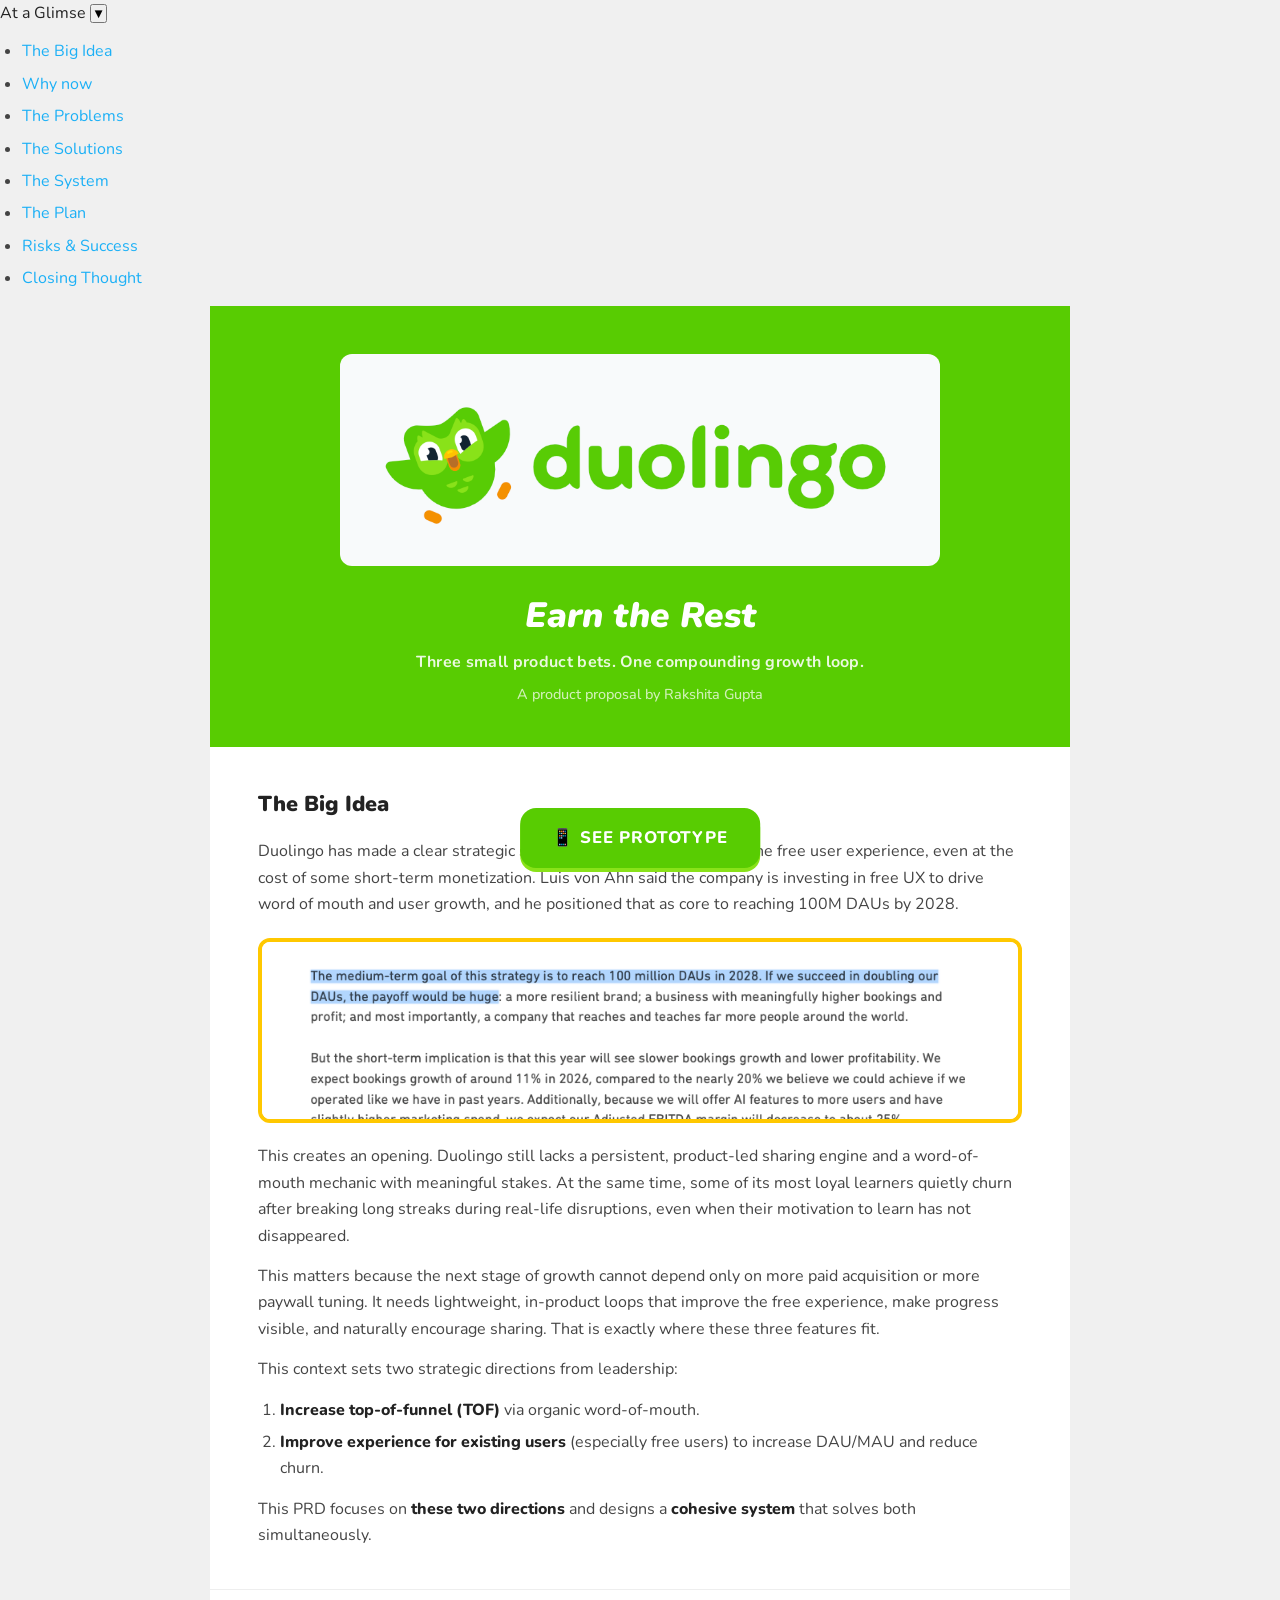
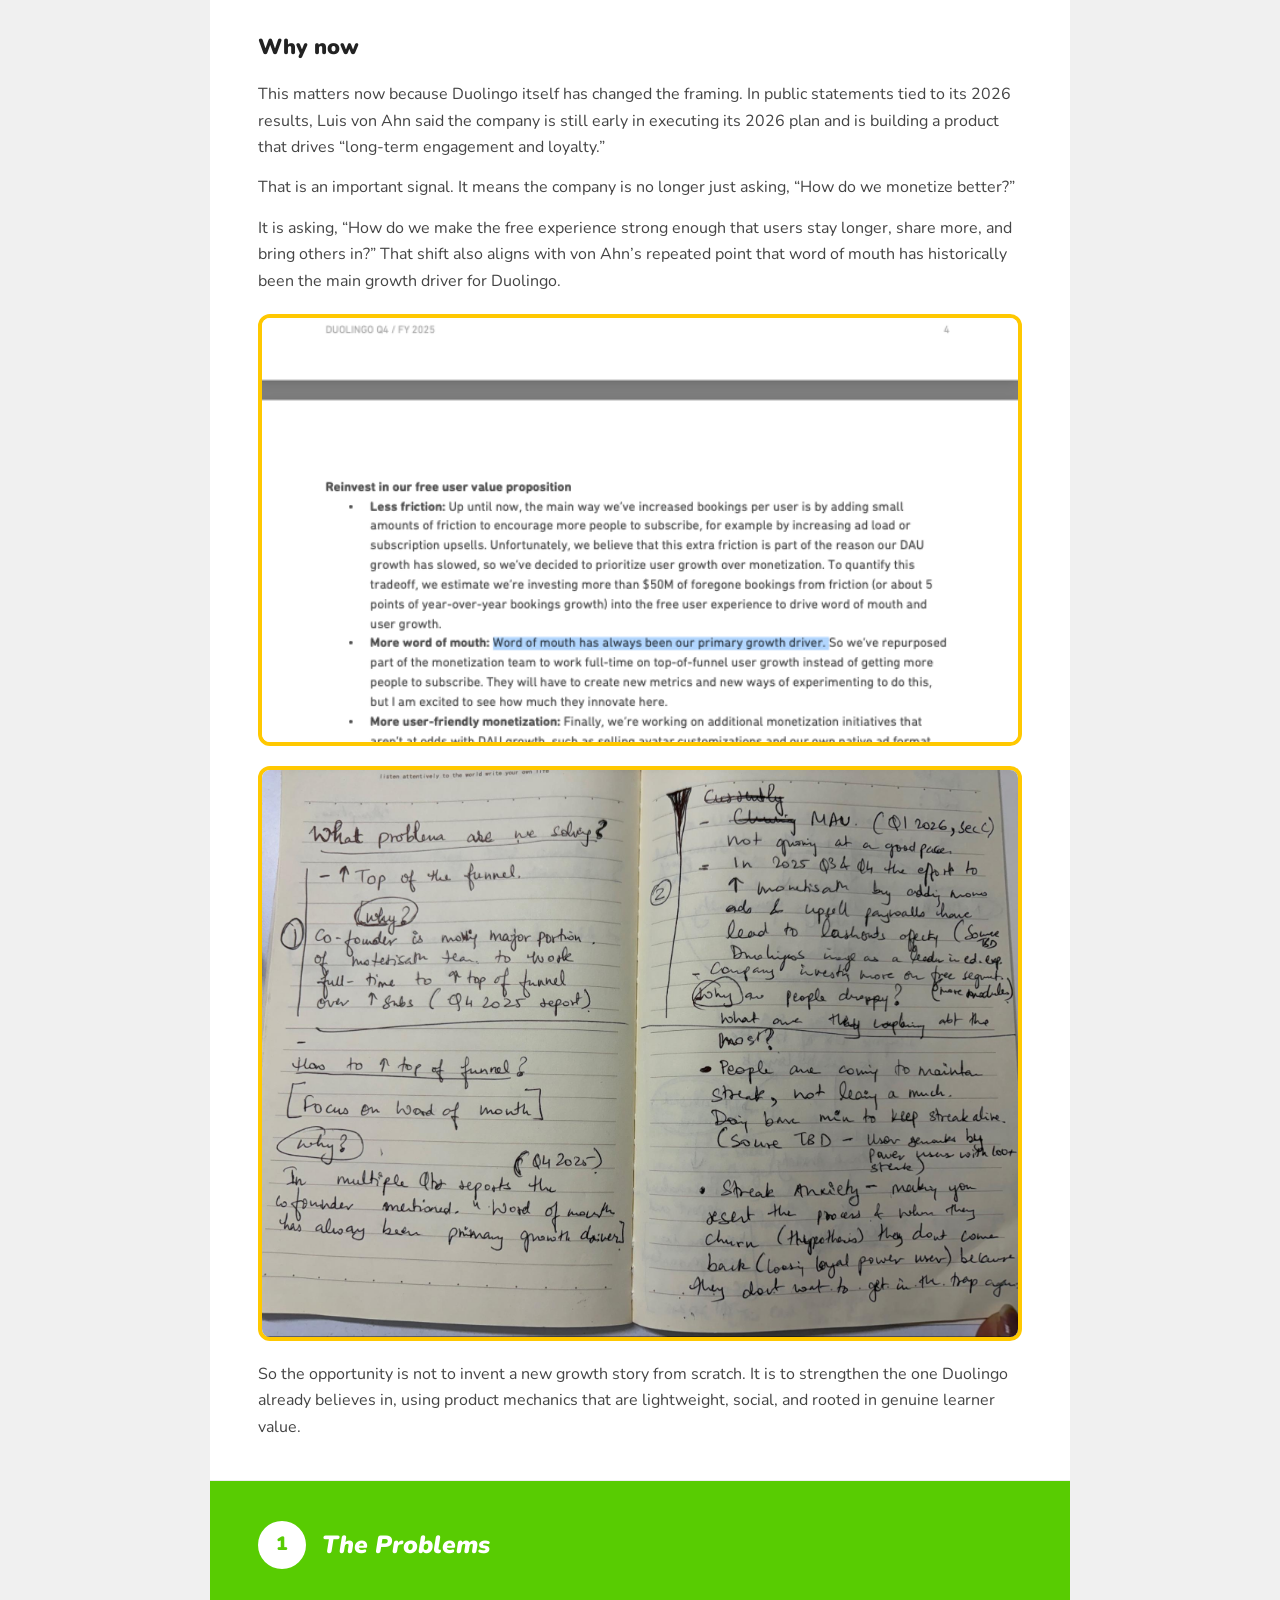
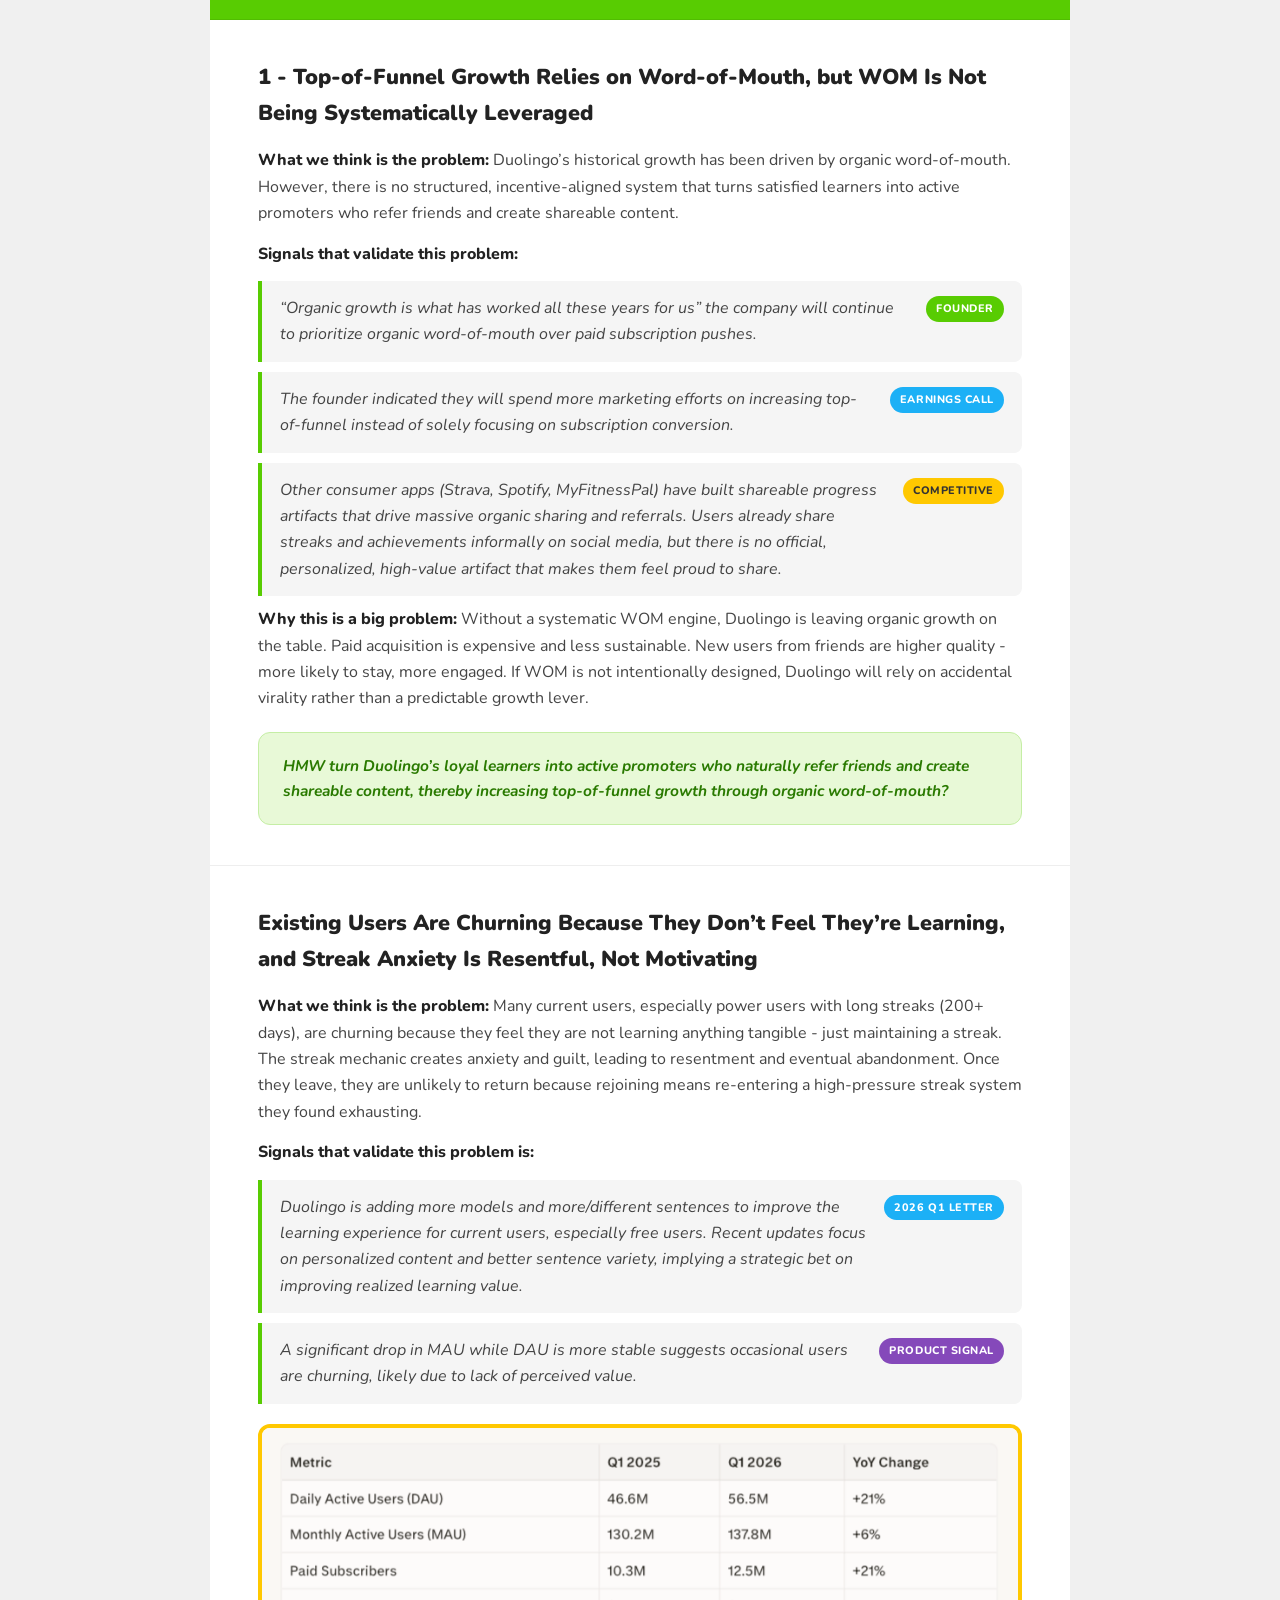
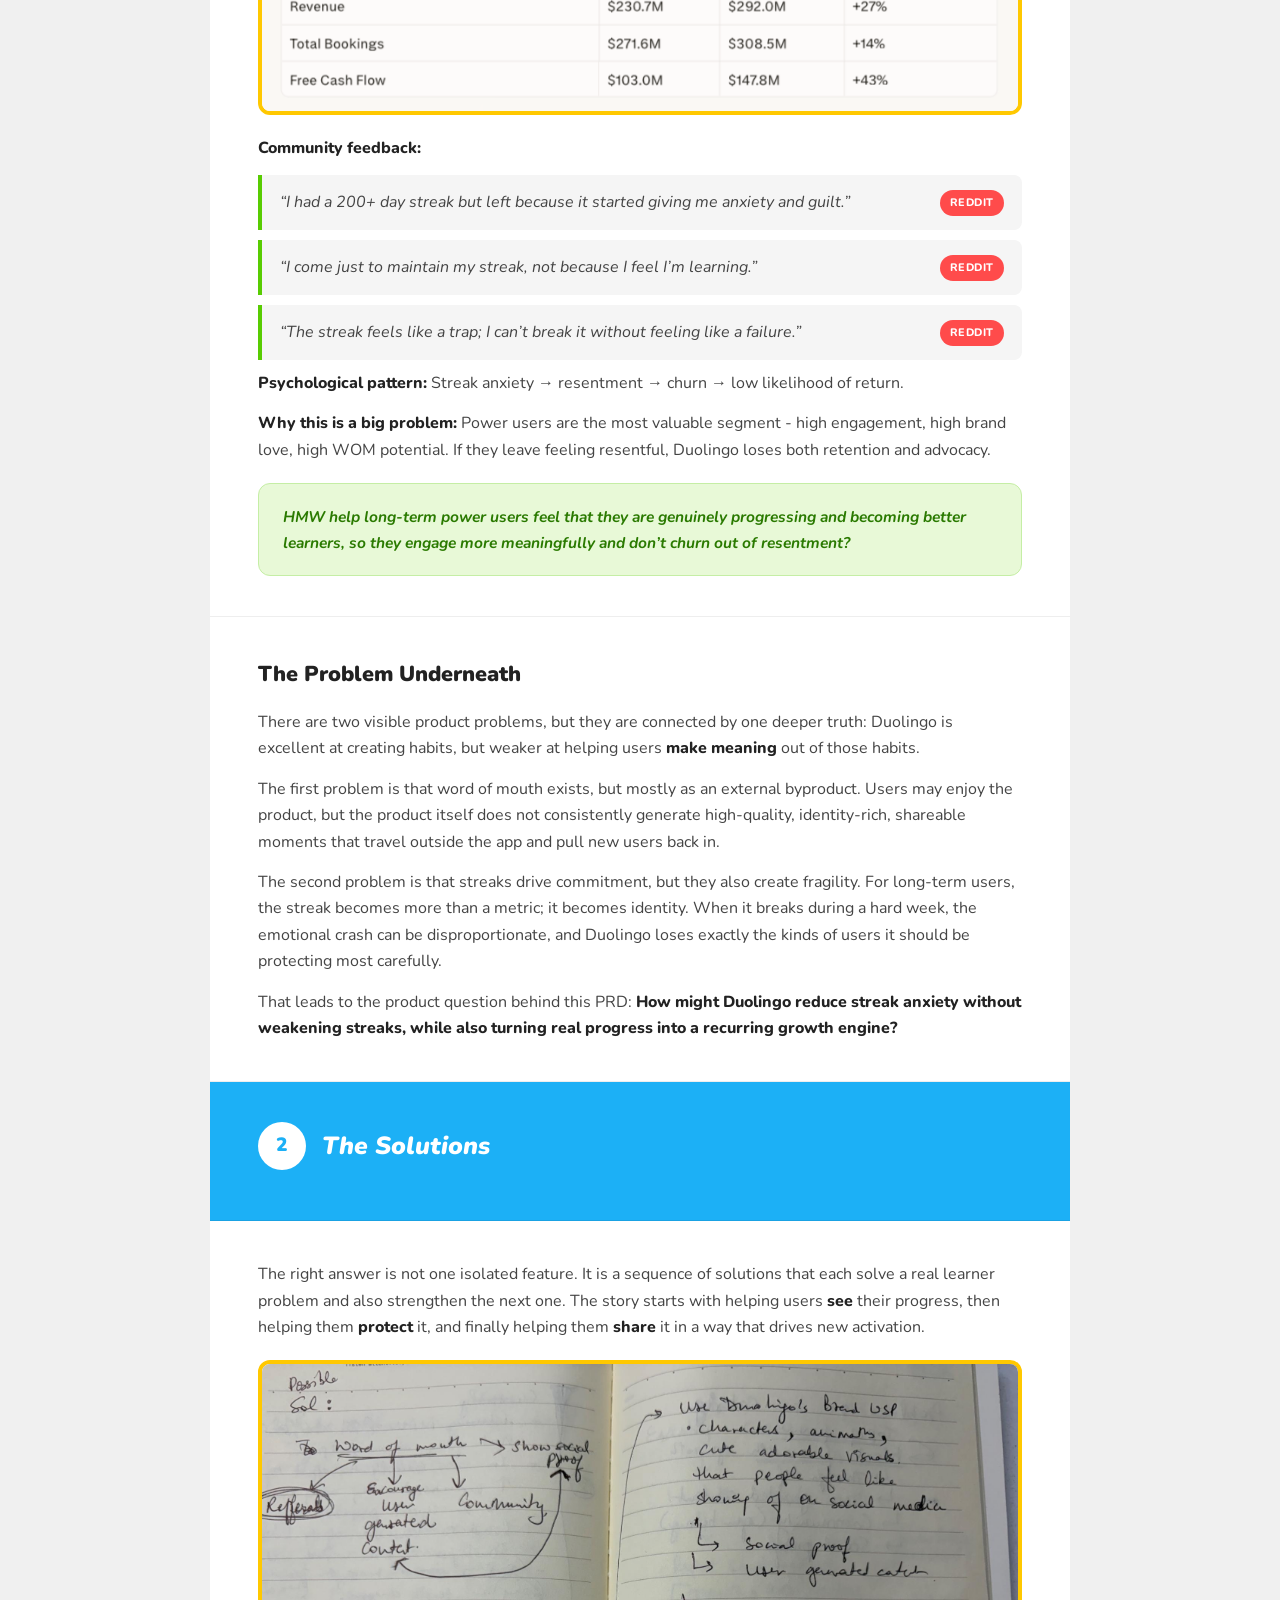
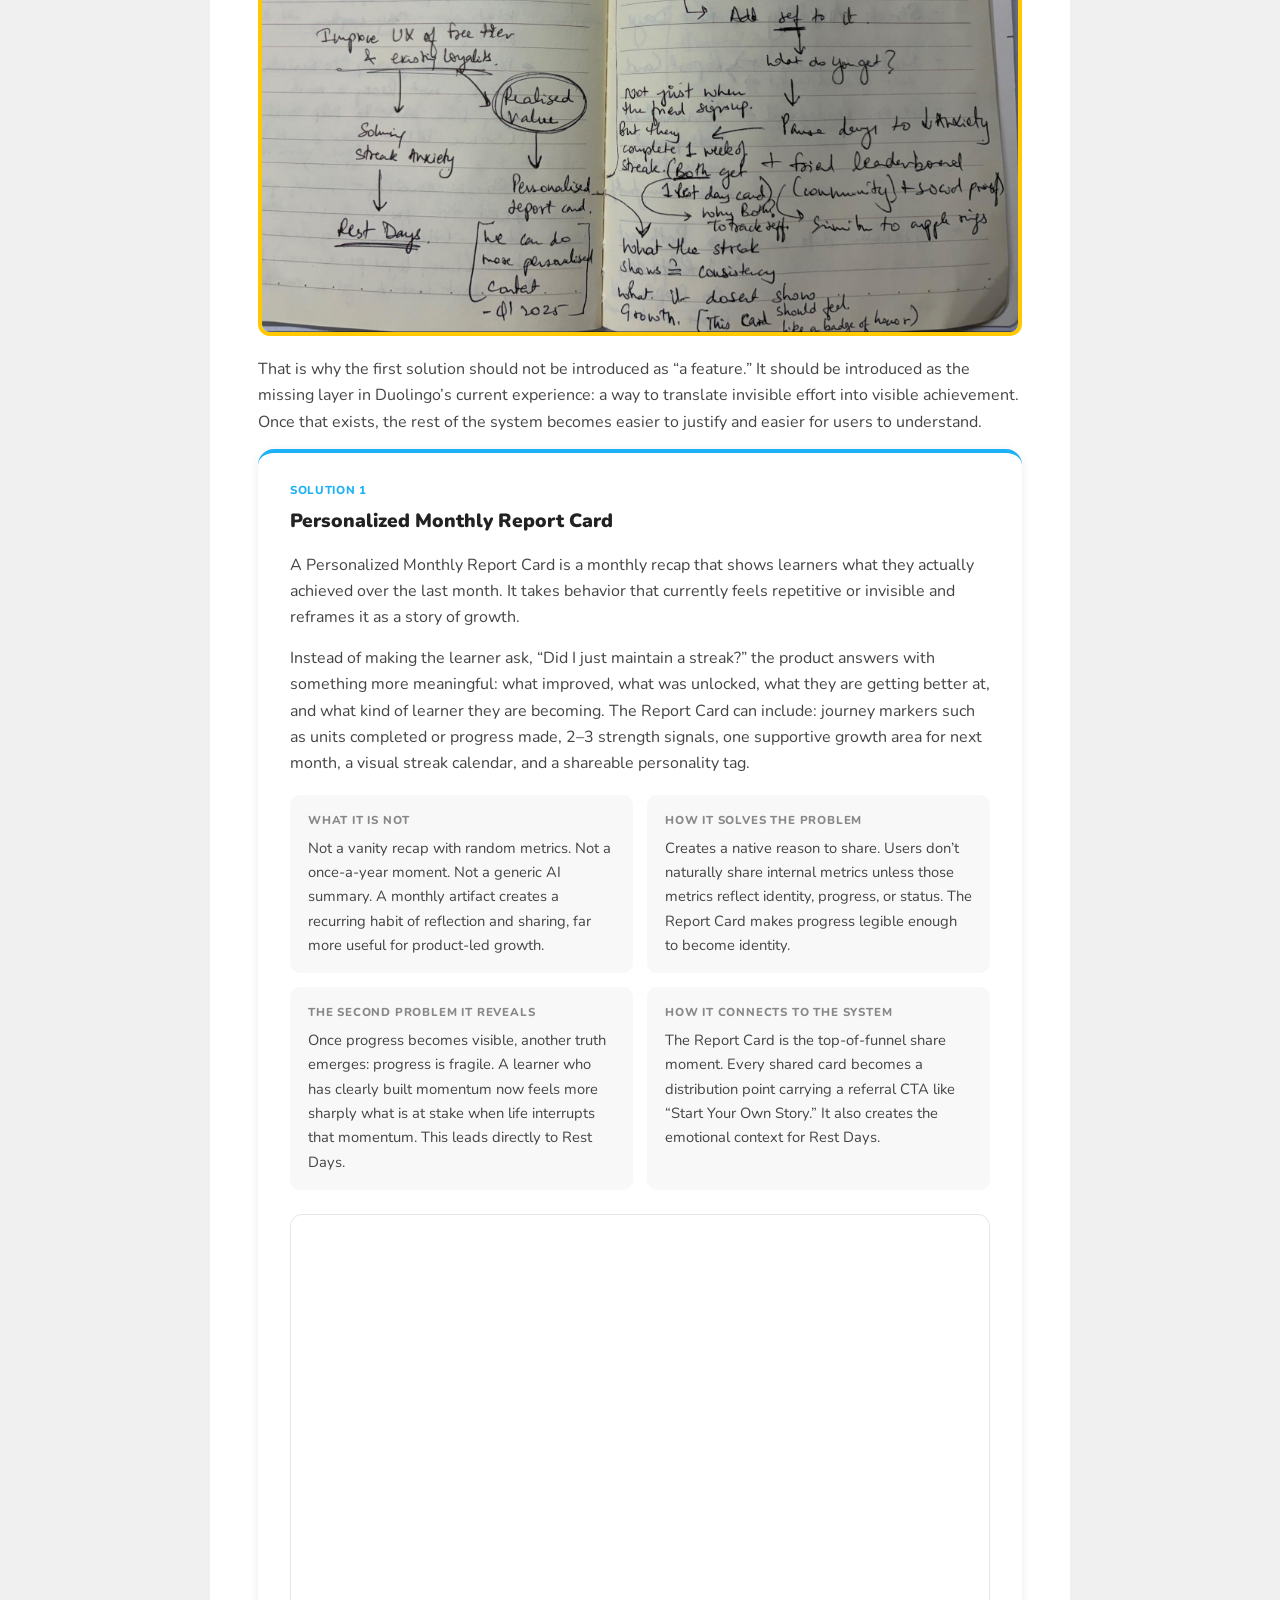
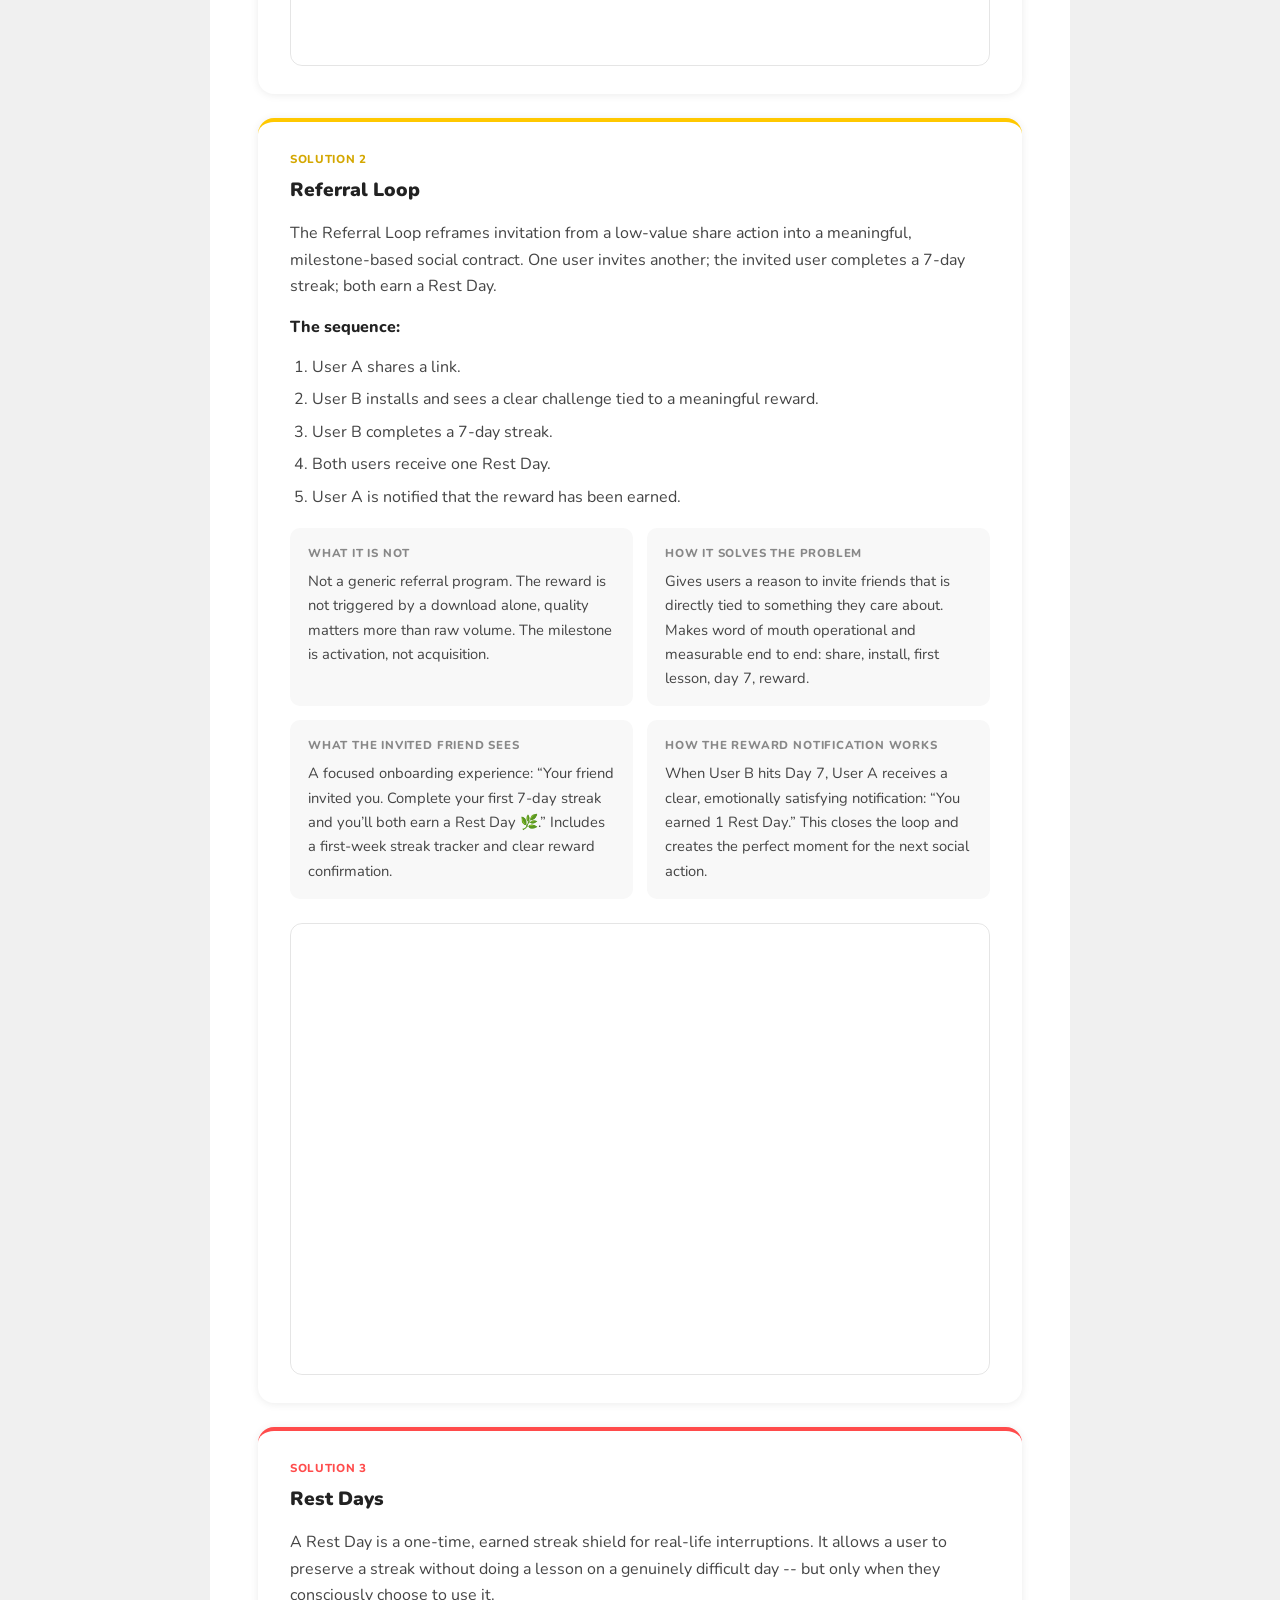
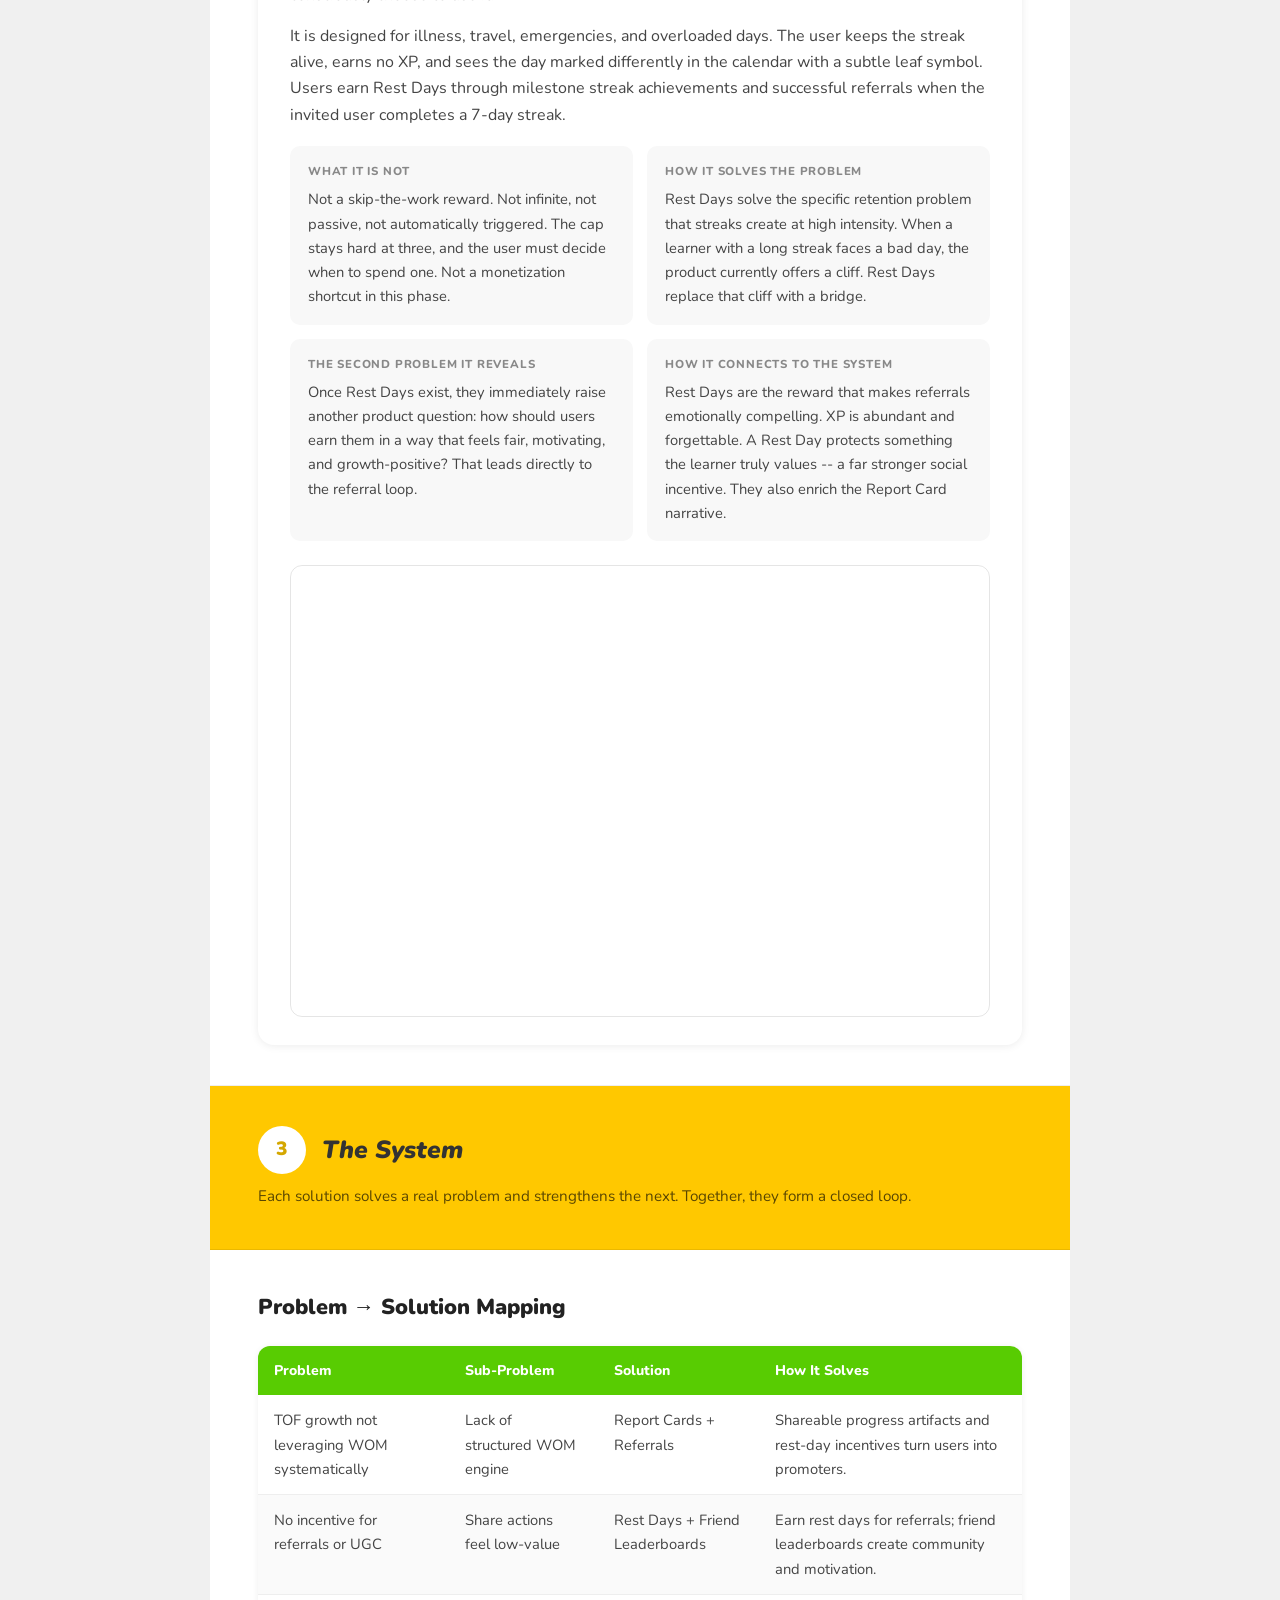
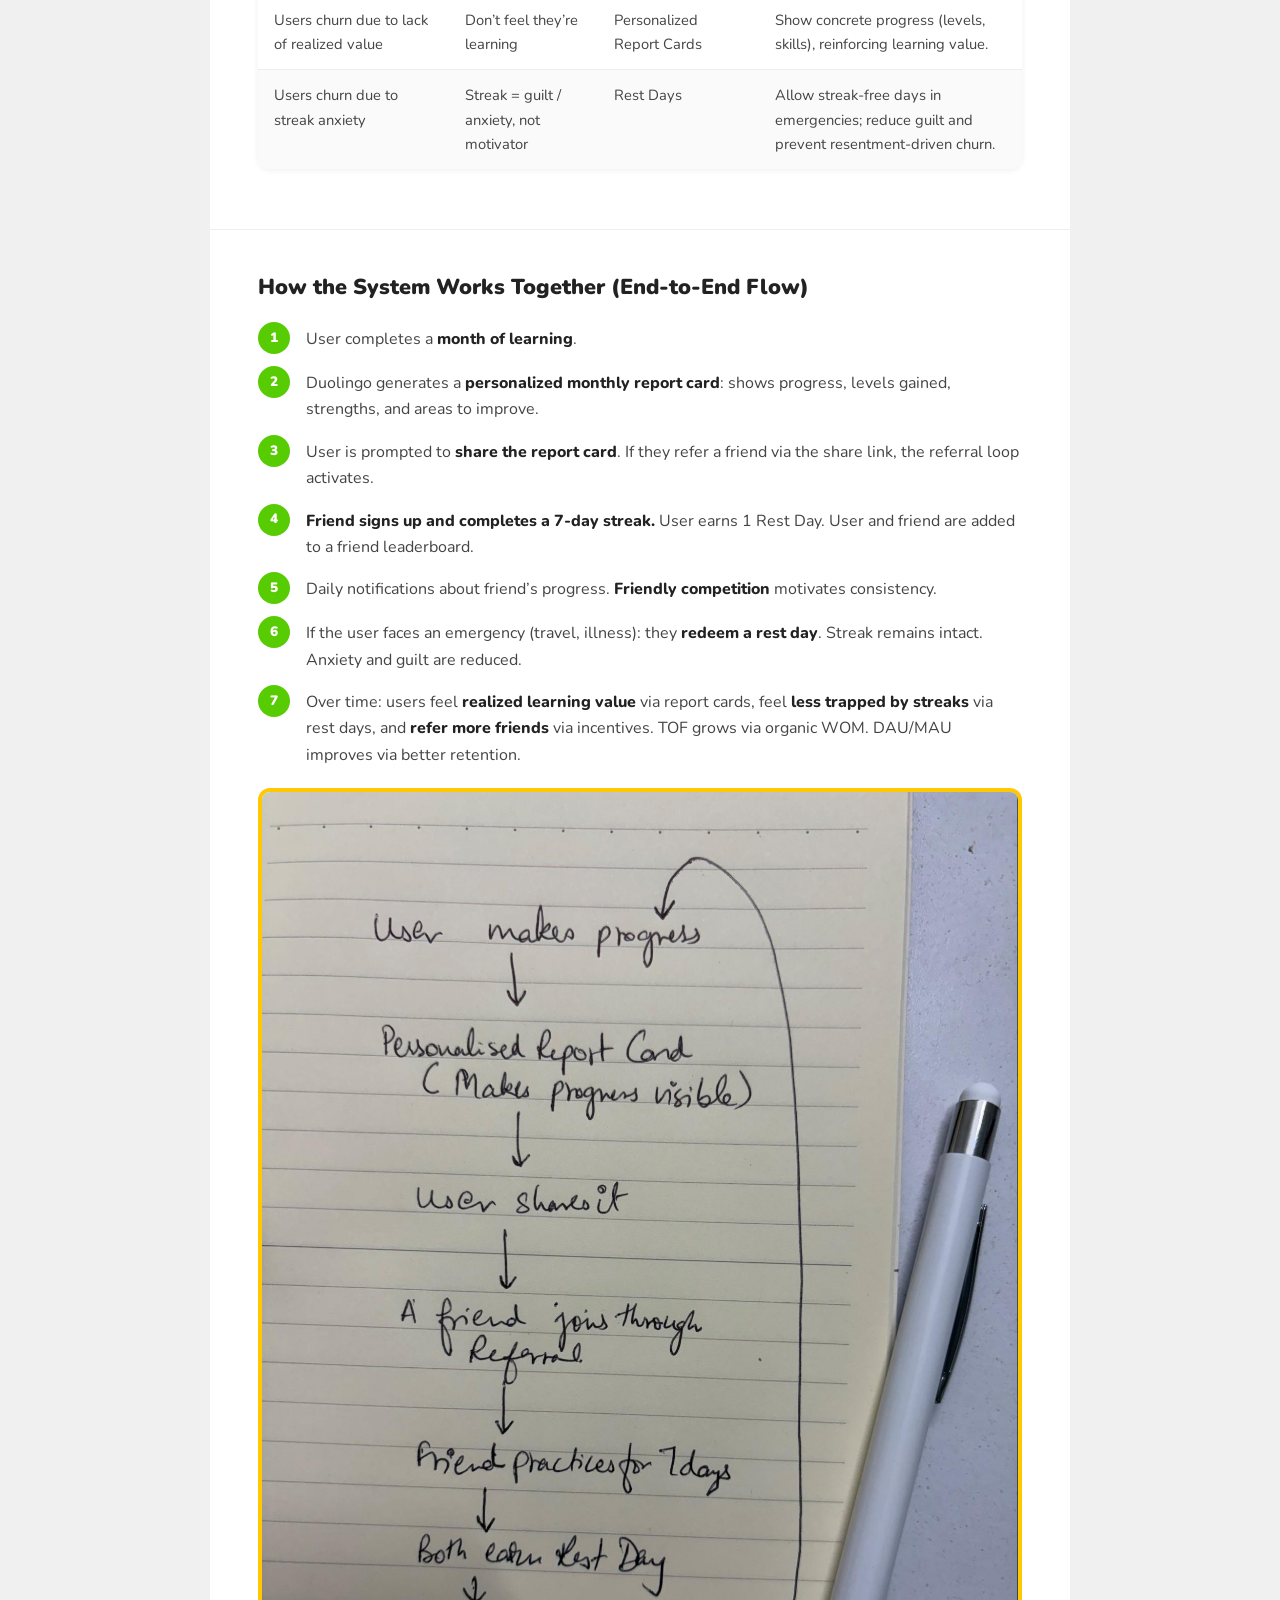
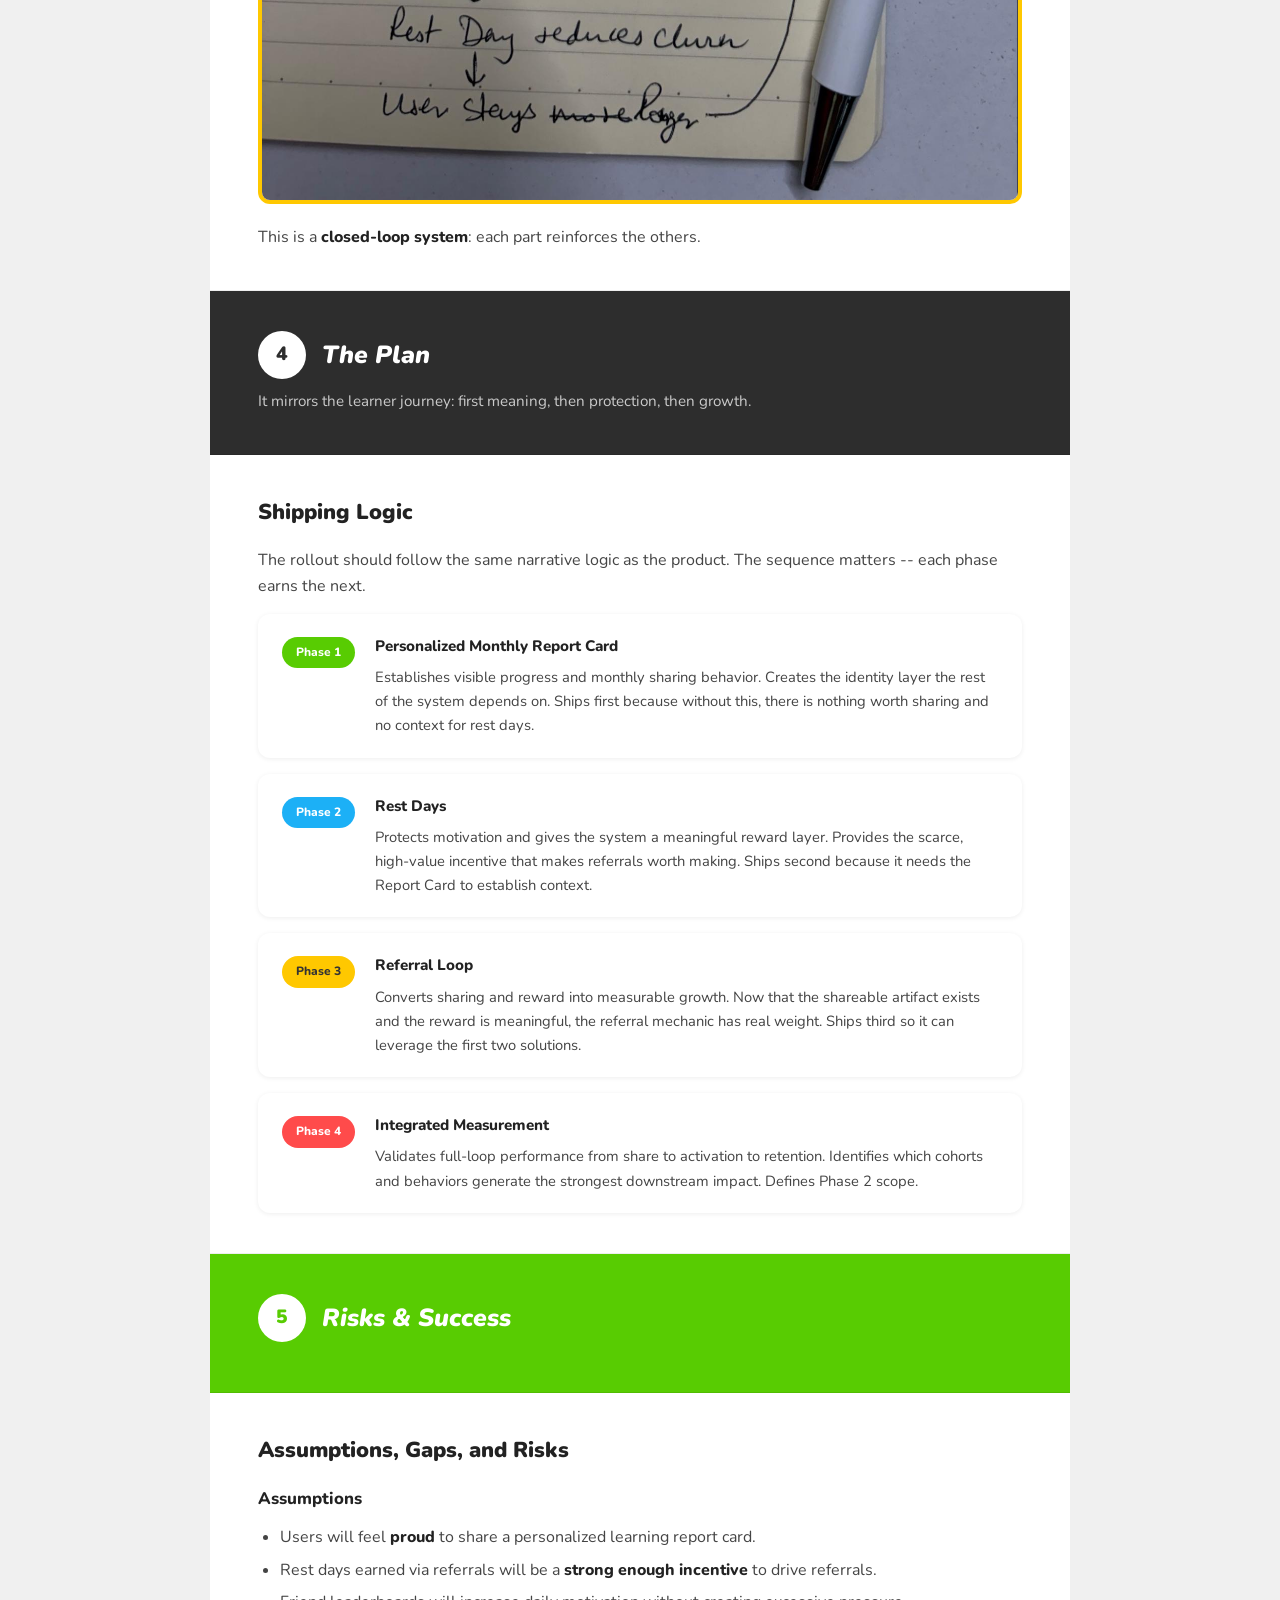
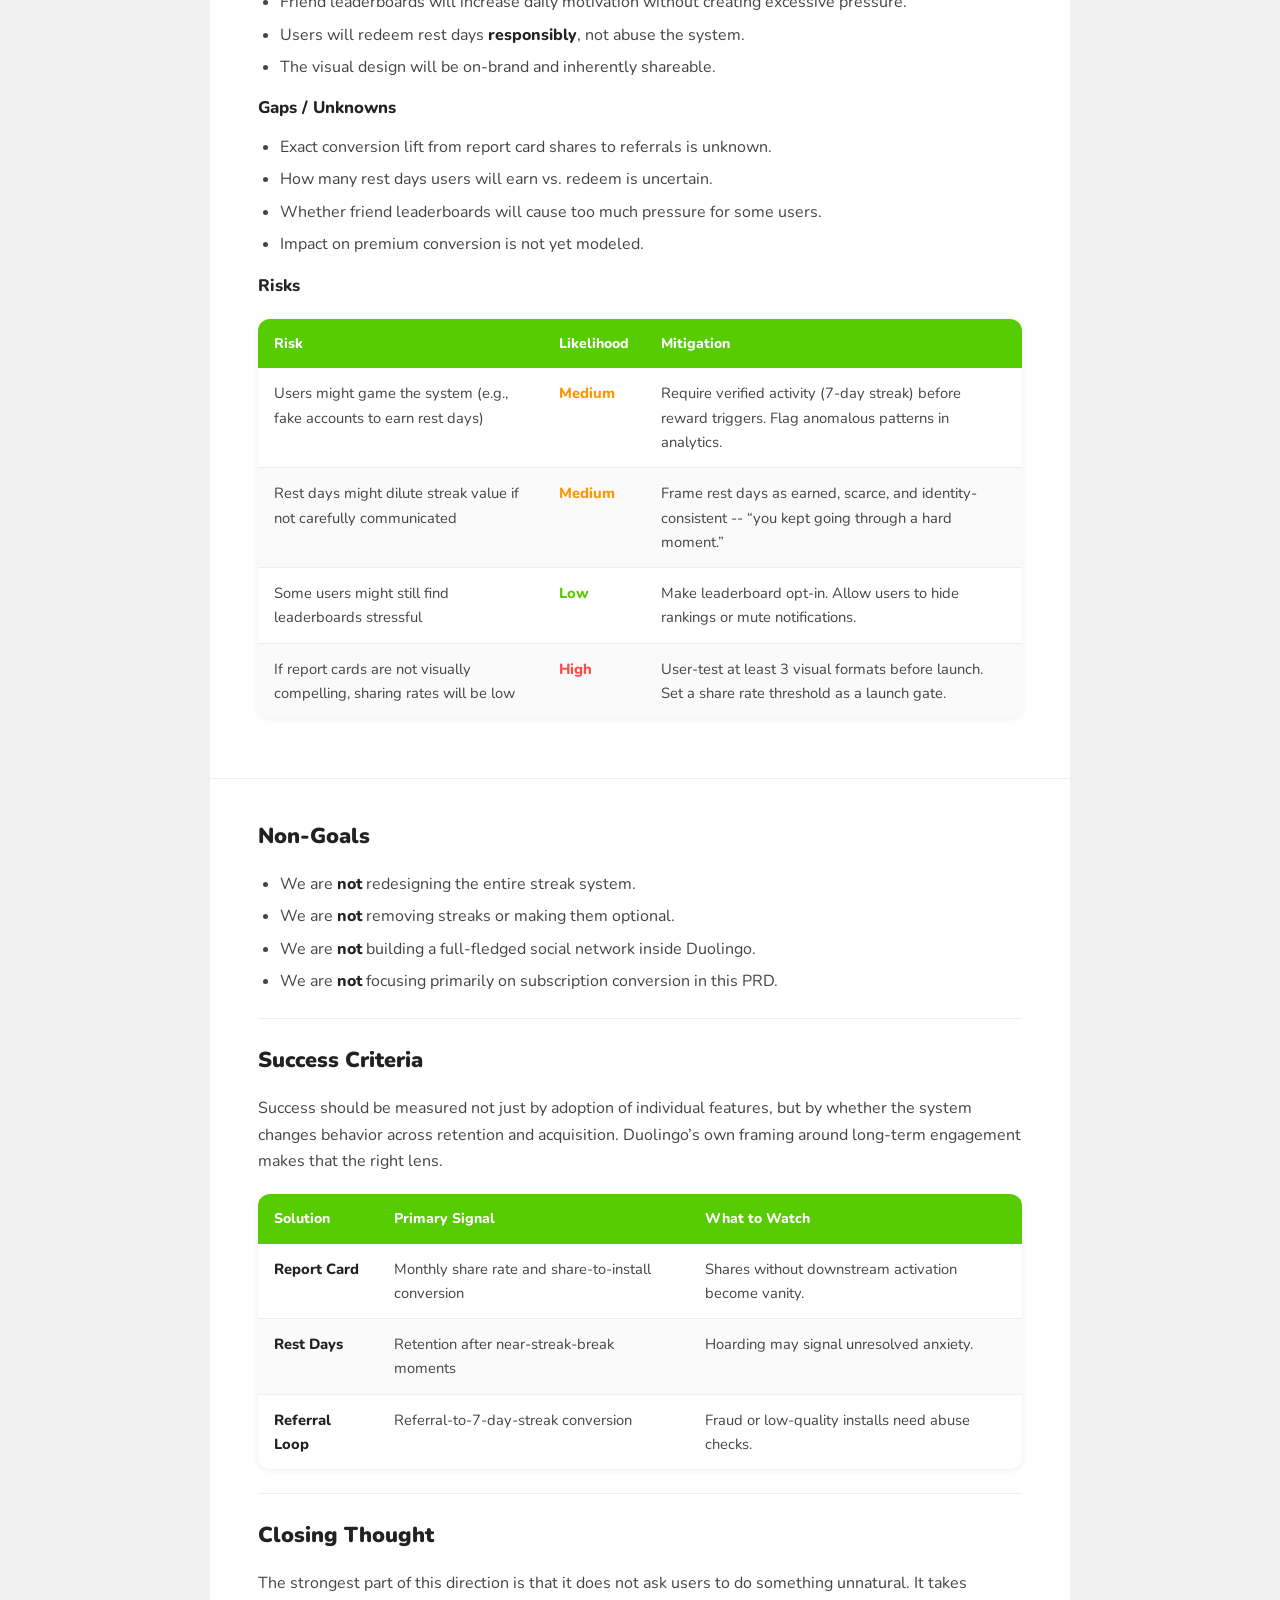
==== commit 6236d1b5: "Add files via upload" ====
--- a/Index.html
+++ b/Index.html
@@ -8,6 +8,27 @@
 </head>
 <body>
 
+<div class="layout">
+
+  <!-- ============================================================
+       TABLE OF CONTENTS SIDEBAR
+  ============================================================ -->
+  <nav id="toc-nav" class="toc-sidebar" aria-labelledby="toc-heading">
+    <div class="toc-header">
+      <span id="toc-heading" class="toc-title">At a Glimse</span>
+      <button
+        id="toc-toggle"
+        class="toc-toggle-btn"
+        aria-expanded="false"
+        aria-controls="toc-list"
+        aria-label="Toggle table of contents">
+        <span class="toc-toggle-icon">&#9660;</span>
+      </button>
+    </div>
+    <div class="toc-divider"></div>
+    <ul id="toc-list" class="toc-list" role="list"></ul>
+  </nav>
+
 <div class="page">
 
   <!-- ============================================================
@@ -24,7 +45,7 @@
        THE BIG IDEA
   ============================================================ -->
   <section class="section">
-    <h2>The Big Idea</h2>
+    <h2 data-toc>The Big Idea</h2>
     <p>Duolingo has made a clear strategic shift: prioritize user growth and the free user experience, even at the cost of some short-term monetization. Luis von Ahn said the company is investing in free UX to drive word of mouth and user growth, and he positioned that as core to reaching 100M DAUs by 2028.</p>
 
     <img src="images/image6.png" alt="Duolingo strategic shift context" class="content-image">
@@ -43,7 +64,7 @@
        WHY NOW
   ============================================================ -->
   <section class="section">
-    <h2>Why now</h2>
+    <h2 data-toc>Why now</h2>
     <p>This matters now because Duolingo itself has changed the framing. In public statements tied to its 2026 results, Luis von Ahn said the company is still early in executing its 2026 plan and is building a product that drives &ldquo;long-term engagement and loyalty.&rdquo;</p>
     <p>That is an important signal. It means the company is no longer just asking, &ldquo;How do we monetize better?&rdquo;</p>
     <p>It is asking, &ldquo;How do we make the free experience strong enough that users stay longer, share more, and bring others in?&rdquo; That shift also aligns with von Ahn&rsquo;s repeated point that word of mouth has historically been the main growth driver for Duolingo.</p>
@@ -60,20 +81,20 @@
   <div class="section-band green">
     <div class="section-band-title">
       <div class="section-num">1</div>
-      <h2>01 -- The Problems</h2>
+      <h2 data-toc>The Problems</h2>
     </div>
   </div>
 
   <!-- Problem 1 -->
   <section class="section">
-    <h2>Problem 1: Top-of-Funnel Growth Relies on Word-of-Mouth, but WOM Is Not Being Systematically Leveraged</h2>
+    <h2> 1 - Top-of-Funnel Growth Relies on Word-of-Mouth, but WOM Is Not Being Systematically Leveraged</h2>
 
     <p><strong>What we think is the problem:</strong> Duolingo&rsquo;s historical growth has been driven by organic word-of-mouth. However, there is no structured, incentive-aligned system that turns satisfied learners into active promoters who refer friends and create shareable content.</p>
 
     <p><strong>Signals that validate this problem:</strong></p>
 
     <div class="quote-block">
-      <p>&ldquo;Organic growth is what has worked all these years for us&rdquo; -- the company will continue to prioritize organic word-of-mouth over paid subscription pushes.</p>
+      <p>&ldquo;Organic growth is what has worked all these years for us&rdquo; the company will continue to prioritize organic word-of-mouth over paid subscription pushes.</p>
       <span class="source-badge founder">Founder</span>
     </div>
 
@@ -87,7 +108,7 @@
       <span class="source-badge data">Competitive</span>
     </div>
 
-    <p><strong>Why this is a big problem:</strong> Without a systematic WOM engine, Duolingo is leaving organic growth on the table. Paid acquisition is expensive and less sustainable. New users from friends are higher quality -- more likely to stay, more engaged. If WOM is not intentionally designed, Duolingo will rely on accidental virality rather than a predictable growth lever.</p>
+    <p><strong>Why this is a big problem:</strong> Without a systematic WOM engine, Duolingo is leaving organic growth on the table. Paid acquisition is expensive and less sustainable. New users from friends are higher quality - more likely to stay, more engaged. If WOM is not intentionally designed, Duolingo will rely on accidental virality rather than a predictable growth lever.</p>
 
     <div class="hmw-box">
       <p>HMW turn Duolingo&rsquo;s loyal learners into active promoters who naturally refer friends and create shareable content, thereby increasing top-of-funnel growth through organic word-of-mouth?</p>
@@ -96,11 +117,11 @@
 
   <!-- Problem 2 -->
   <section class="section">
-    <h2>Problem 2: Existing Users Are Churning Because They Don&rsquo;t Feel They&rsquo;re Learning, and Streak Anxiety Is Resentful, Not Motivating</h2>
-
-    <p><strong>What we think is the problem:</strong> Many current users, especially power users with long streaks (200+ days), are churning because they feel they are not learning anything tangible -- just maintaining a streak. The streak mechanic creates anxiety and guilt, leading to resentment and eventual abandonment. Once they leave, they are unlikely to return because rejoining means re-entering a high-pressure streak system they found exhausting.</p>
-
-    <p><strong>Signals that validate this problem:</strong></p>
+    <h2>Existing Users Are Churning Because They Don&rsquo;t Feel They&rsquo;re Learning, and Streak Anxiety Is Resentful, Not Motivating</h2>
+
+    <p><strong>What we think is the problem:</strong> Many current users, especially power users with long streaks (200+ days), are churning because they feel they are not learning anything tangible - just maintaining a streak. The streak mechanic creates anxiety and guilt, leading to resentment and eventual abandonment. Once they leave, they are unlikely to return because rejoining means re-entering a high-pressure streak system they found exhausting.</p>
+
+    <p><strong>Signals that validate this problem is:</strong></p>
 
     <div class="quote-block">
       <p>Duolingo is adding more models and more/different sentences to improve the learning experience for current users, especially free users. Recent updates focus on personalized content and better sentence variety, implying a strategic bet on improving realized learning value.</p>
@@ -133,7 +154,7 @@
 
     <p><strong>Psychological pattern:</strong> Streak anxiety &rarr; resentment &rarr; churn &rarr; low likelihood of return.</p>
 
-    <p><strong>Why this is a big problem:</strong> Power users are the most valuable segment -- high engagement, high brand love, high WOM potential. If they leave feeling resentful, Duolingo loses both retention and advocacy.</p>
+    <p><strong>Why this is a big problem:</strong> Power users are the most valuable segment - high engagement, high brand love, high WOM potential. If they leave feeling resentful, Duolingo loses both retention and advocacy.</p>
 
     <div class="hmw-box">
       <p>HMW help long-term power users feel that they are genuinely progressing and becoming better learners, so they engage more meaningfully and don&rsquo;t churn out of resentment?</p>
@@ -148,28 +169,28 @@
     <p>The second problem is that streaks drive commitment, but they also create fragility. For long-term users, the streak becomes more than a metric; it becomes identity. When it breaks during a hard week, the emotional crash can be disproportionate, and Duolingo loses exactly the kinds of users it should be protecting most carefully.</p>
     <p>That leads to the product question behind this PRD: <strong>How might Duolingo reduce streak anxiety without weakening streaks, while also turning real progress into a recurring growth engine?</strong></p>
 
-    <div class="divider"></div>
-
-    <h2>The Solution Direction</h2>
-    <p>The right answer is not one isolated feature. It is a sequence of solutions that each solve a real learner problem and also strengthen the next one. The story starts with helping users <strong>see</strong> their progress, then helping them <strong>protect</strong> it, and finally helping them <strong>share</strong> it in a way that drives new activation.</p>
-
-    <img src="images/image7.jpg" alt="Solution direction framework" class="content-image">
-
-    <p>That is why the first solution should not be introduced as &ldquo;a feature.&rdquo; It should be introduced as the missing layer in Duolingo&rsquo;s current experience: a way to translate invisible effort into visible achievement. Once that exists, the rest of the system becomes easier to justify and easier for users to understand.</p>
   </section>
 
   <!-- ============================================================
        SECTION BAND 02 - THE SOLUTIONS
   ============================================================ -->
-  <div class="section-band blue">
+   
+    <div class="section-band blue">
     <div class="section-band-title">
       <div class="section-num">2</div>
-      <h2>02 -- The Solutions</h2>
+      <h2 data-toc>The Solutions</h2>
     </div>
   </div>
 
   <!-- All three solutions in one white section -->
   <section class="section">
+
+    <!-- Solution direction intro -->
+    <p>The right answer is not one isolated feature. It is a sequence of solutions that each solve a real learner problem and also strengthen the next one. The story starts with helping users <strong>see</strong> their progress, then helping them <strong>protect</strong> it, and finally helping them <strong>share</strong> it in a way that drives new activation.</p>
+
+    <img src="images/image7.jpg" alt="Solution direction framework" class="content-image">
+
+    <p>That is why the first solution should not be introduced as &ldquo;a feature.&rdquo; It should be introduced as the missing layer in Duolingo&rsquo;s current experience: a way to translate invisible effort into visible achievement. Once that exists, the rest of the system becomes easier to justify and easier for users to understand.</p>
 
     <!-- Solution 1: Report Card -->
     <div class="solution-card blue-top">
@@ -181,7 +202,7 @@
       <div class="solution-sub">
         <div class="sub-card">
           <h4>What it is not</h4>
-          <p>Not a vanity recap with random metrics. Not a once-a-year moment. Not a generic AI summary. A monthly artifact creates a recurring habit of reflection and sharing -- far more useful for product-led growth.</p>
+          <p>Not a vanity recap with random metrics. Not a once-a-year moment. Not a generic AI summary. A monthly artifact creates a recurring habit of reflection and sharing, far more useful for product-led growth.</p>
         </div>
         <div class="sub-card">
           <h4>How it solves the problem</h4>
@@ -222,7 +243,7 @@
       <div class="solution-sub">
         <div class="sub-card">
           <h4>What it is not</h4>
-          <p>Not a generic install referral program. The reward is not triggered by a download alone -- install quality matters more than raw volume. The milestone is activation, not acquisition theater.</p>
+          <p>Not a generic referral program. The reward is not triggered by a download alone, quality matters more than raw volume. The milestone is activation, not acquisition.</p>
         </div>
         <div class="sub-card">
           <h4>How it solves the problem</h4>
@@ -288,7 +309,7 @@
   <div class="section-band yellow">
     <div class="section-band-title">
       <div class="section-num">3</div>
-      <h2>03 -- The System</h2>
+      <h2 data-toc>The System</h2>
     </div>
     <p class="band-intro">Each solution solves a real problem and strengthens the next. Together, they form a closed loop.</p>
   </div>
@@ -383,7 +404,7 @@
   <div class="section-band dark">
     <div class="section-band-title">
       <div class="section-num">4</div>
-      <h2>04 -- The Plan</h2>
+      <h2 data-toc>The Plan</h2>
     </div>
     <p class="band-intro">It mirrors the learner journey: first meaning, then protection, then growth.</p>
   </div>
@@ -431,13 +452,13 @@
   <div class="section-band green">
     <div class="section-band-title">
       <div class="section-num">5</div>
-      <h2>05 -- Risks &amp; Success</h2>
+      <h2 data-toc>Risks &amp; Success</h2>
     </div>
   </div>
 
   <!-- Assumptions + Gaps + Risks -->
   <section class="section">
-    <h2>9. Assumptions, Gaps, and Risks</h2>
+    <h2>Assumptions, Gaps, and Risks</h2>
 
     <h3>Assumptions</h3>
     <ul>
@@ -538,13 +559,15 @@
 
     <div class="divider"></div>
 
-    <h2>Closing Thought</h2>
-    <p>The strongest part of this direction is that it does not ask users to do something unnatural. It takes behaviors already present in Duolingo -- learning daily, caring about streaks, sharing proud moments with friends -- and gives them better product scaffolding.</p>
+    <h2 data-toc>Closing Thought</h2>
+    <p>The strongest part of this direction is that it does not ask users to do something unnatural. It takes behaviors already present in Duolingo - learning daily, caring about streaks, sharing proud moments with friends and gives them better product scaffolding.</p>
     <p>That is why this feels less like adding features and more like <strong>finishing a story the product has already started</strong>.</p>
     <p>The three solutions work because they are sequenced around the learner&rsquo;s emotional arc: first, help them <strong>see</strong> their progress. Then help them <strong>protect</strong> it. Then help them <strong>share</strong> it. That sequence is the product logic. The features are just the execution.</p>
   </section>
 
 </div><!-- end .page -->
+
+</div><!-- end .layout -->
 
 <!-- Footer -->
 <footer class="footer">
@@ -562,5 +585,101 @@
   </a>
 </div>
 
+<script>
+(function () {
+  var page = document.querySelector('.page');
+  var tocList = document.getElementById('toc-list');
+  if (!page || !tocList) return;
+
+  /* ---- 1. Collect only headings explicitly marked data-toc ---- */
+  var headings = Array.from(page.querySelectorAll('[data-toc]')).filter(function (h) {
+    return h.textContent.trim();
+  });
+
+  if (headings.length === 0) return;
+
+  /* ---- 2. Generate unique slug IDs ---- */
+  function slugify(text) {
+    return text.toLowerCase()
+      .replace(/[^a-z0-9]+/g, '-')
+      .replace(/^-|-$/g, '') || 'section';
+  }
+
+  var usedIds = {};
+  headings.forEach(function (h) {
+    if (h.id) return;
+    var base = slugify(h.textContent.trim());
+    var id = base;
+    var n = 2;
+    while (usedIds[id]) { id = base + '-' + n++; }
+    usedIds[id] = true;
+    h.id = id;
+  });
+
+  /* ---- 3. Build TOC links ---- */
+  var links = [];
+  headings.forEach(function (h) {
+    var li = document.createElement('li');
+    li.className = 'toc-item';
+    var a = document.createElement('a');
+    a.href = '#' + h.id;
+    a.textContent = h.textContent.trim();
+    a.addEventListener('click', function (e) {
+      e.preventDefault();
+      document.getElementById(h.id).scrollIntoView({ behavior: 'smooth' });
+    });
+    li.appendChild(a);
+    tocList.appendChild(li);
+    links.push({ el: h, link: a });
+  });
+
+  /* ---- 4. Active-section tracking ---- */
+  var lastActive = null;
+
+  function updateActive() {
+    var cutoff = 100; /* px from top counts as "passed" */
+    var active = links[0].link;
+    for (var i = 0; i < links.length; i++) {
+      if (links[i].el.getBoundingClientRect().top <= cutoff) {
+        active = links[i].link;
+      }
+    }
+    if (active === lastActive) return;
+    lastActive = active;
+    links.forEach(function (item) { item.link.classList.remove('toc-active'); });
+    active.classList.add('toc-active');
+    /* keep active item visible inside a scrollable sidebar */
+    var nav = document.getElementById('toc-nav');
+    if (nav && nav.scrollHeight > nav.clientHeight) {
+      active.scrollIntoView({ block: 'nearest' });
+    }
+  }
+
+  /* scroll listener — reliable cross-browser baseline */
+  window.addEventListener('scroll', updateActive, { passive: true });
+
+  /* IntersectionObserver as an enhancement to also fire on load/resize */
+  if ('IntersectionObserver' in window) {
+    var io = new IntersectionObserver(function () { updateActive(); }, {
+      rootMargin: '0px 0px -50% 0px', threshold: 0
+    });
+    links.forEach(function (item) { io.observe(item.el); });
+  }
+
+  updateActive();
+
+  /* ---- 5. Mobile toggle ---- */
+  var btn = document.getElementById('toc-toggle');
+  if (btn) {
+    btn.addEventListener('click', function () {
+      var open = tocList.classList.toggle('toc-open');
+      btn.setAttribute('aria-expanded', String(open));
+      var icon = btn.querySelector('.toc-toggle-icon');
+      if (icon) icon.style.transform = open ? 'rotate(180deg)' : 'rotate(0deg)';
+    });
+  }
+})();
+</script>
+
 </body>
 </html>
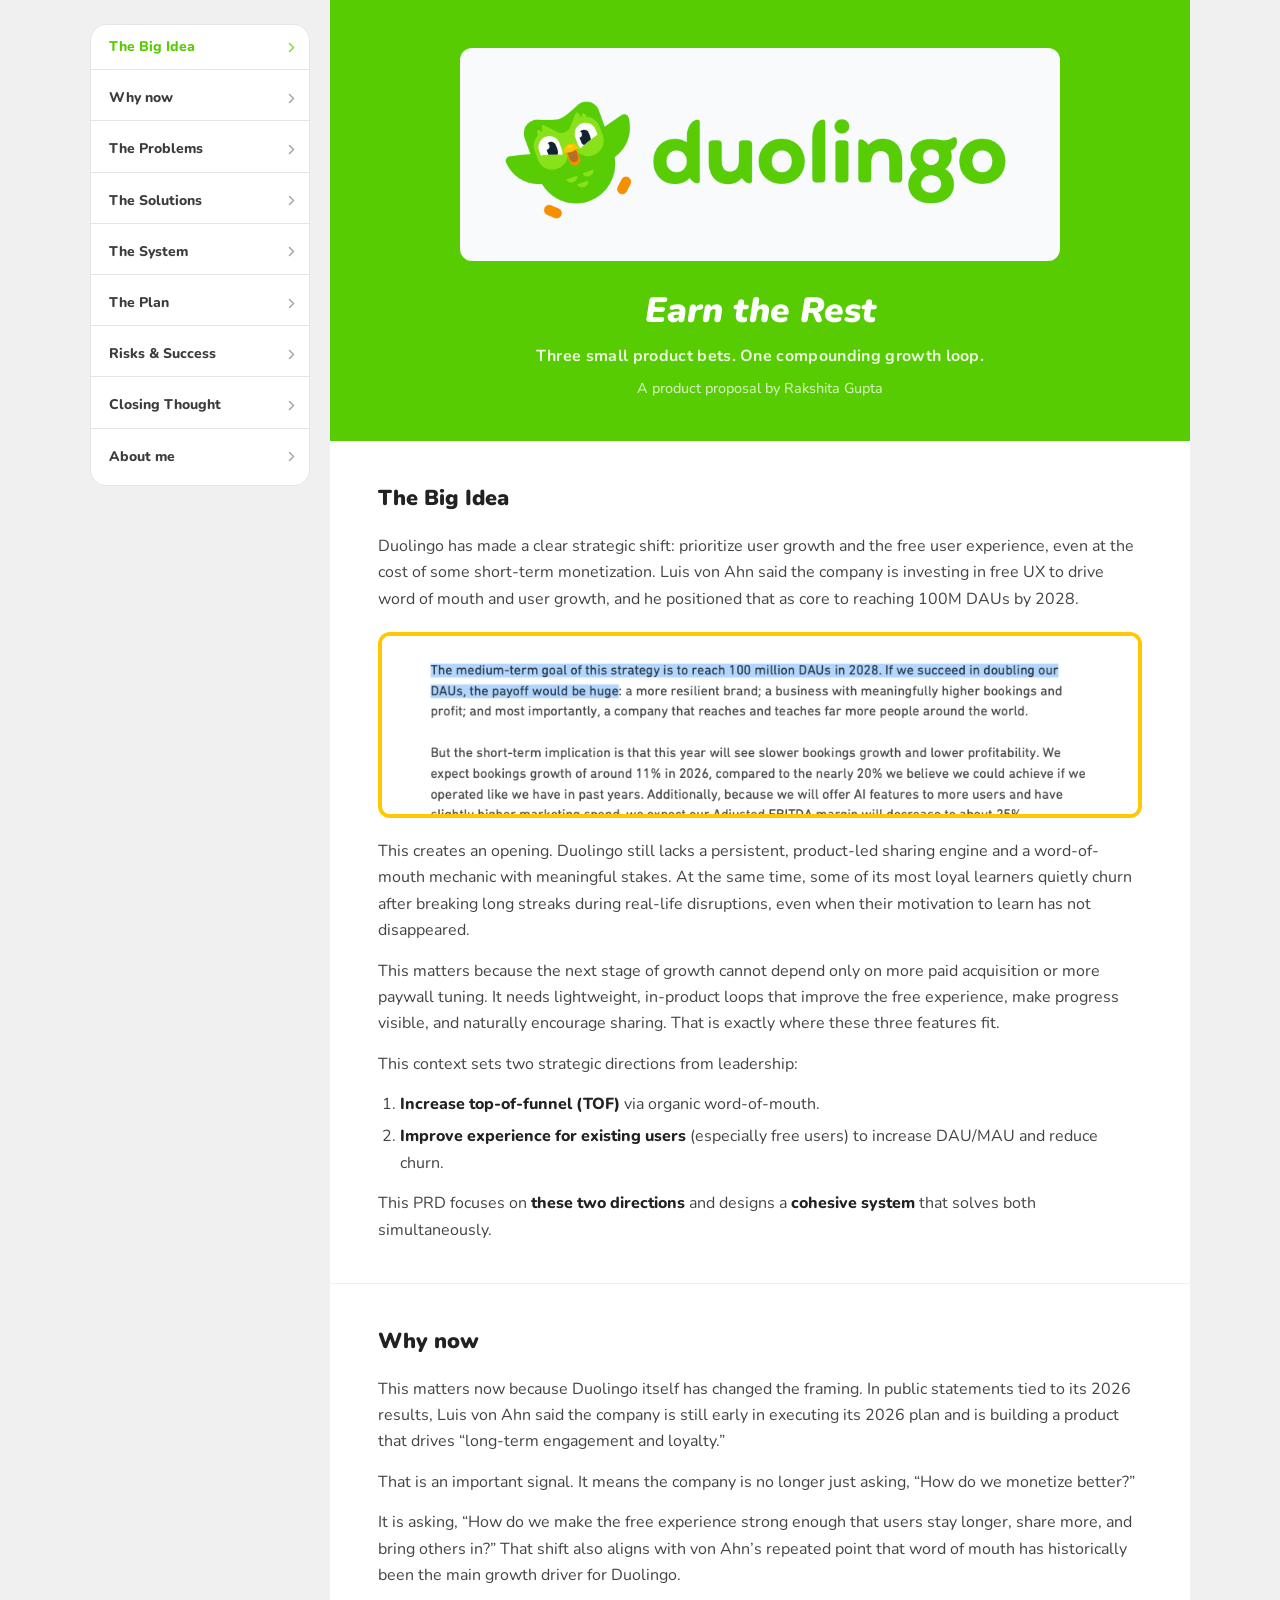
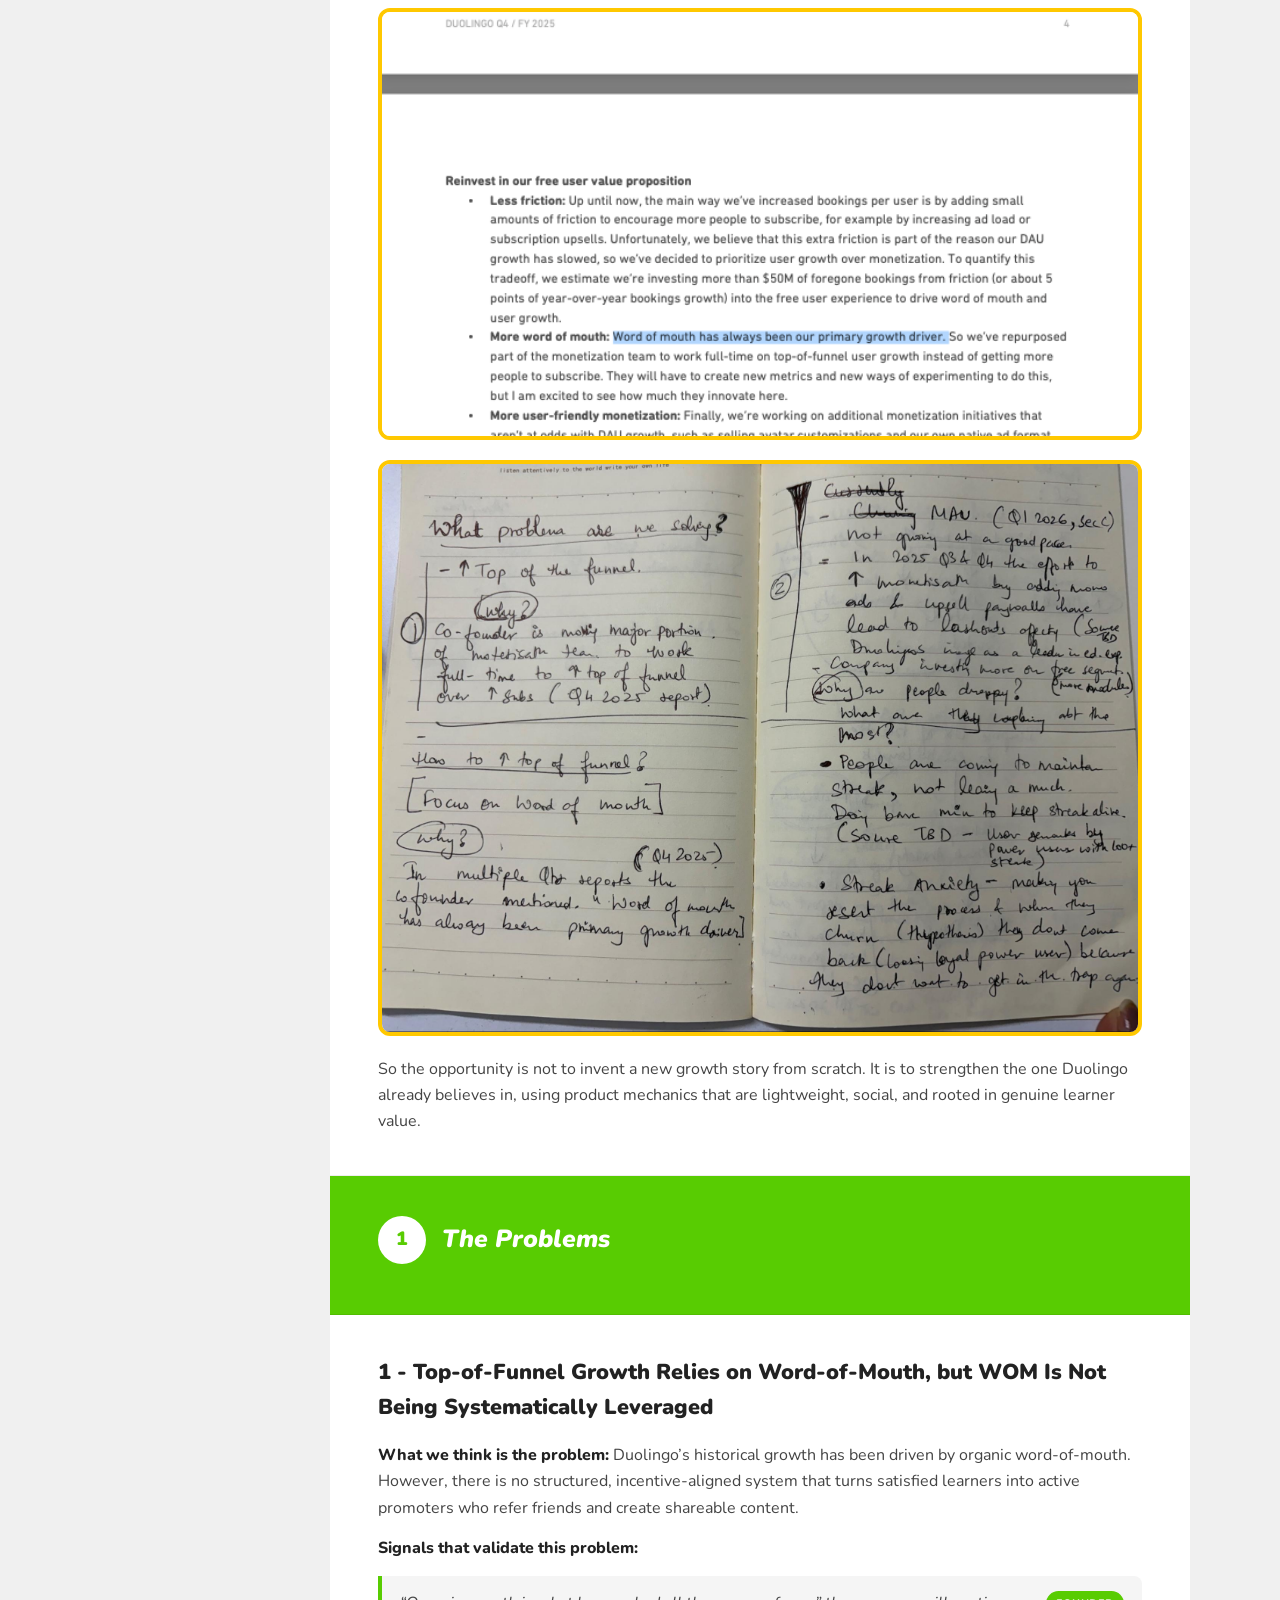
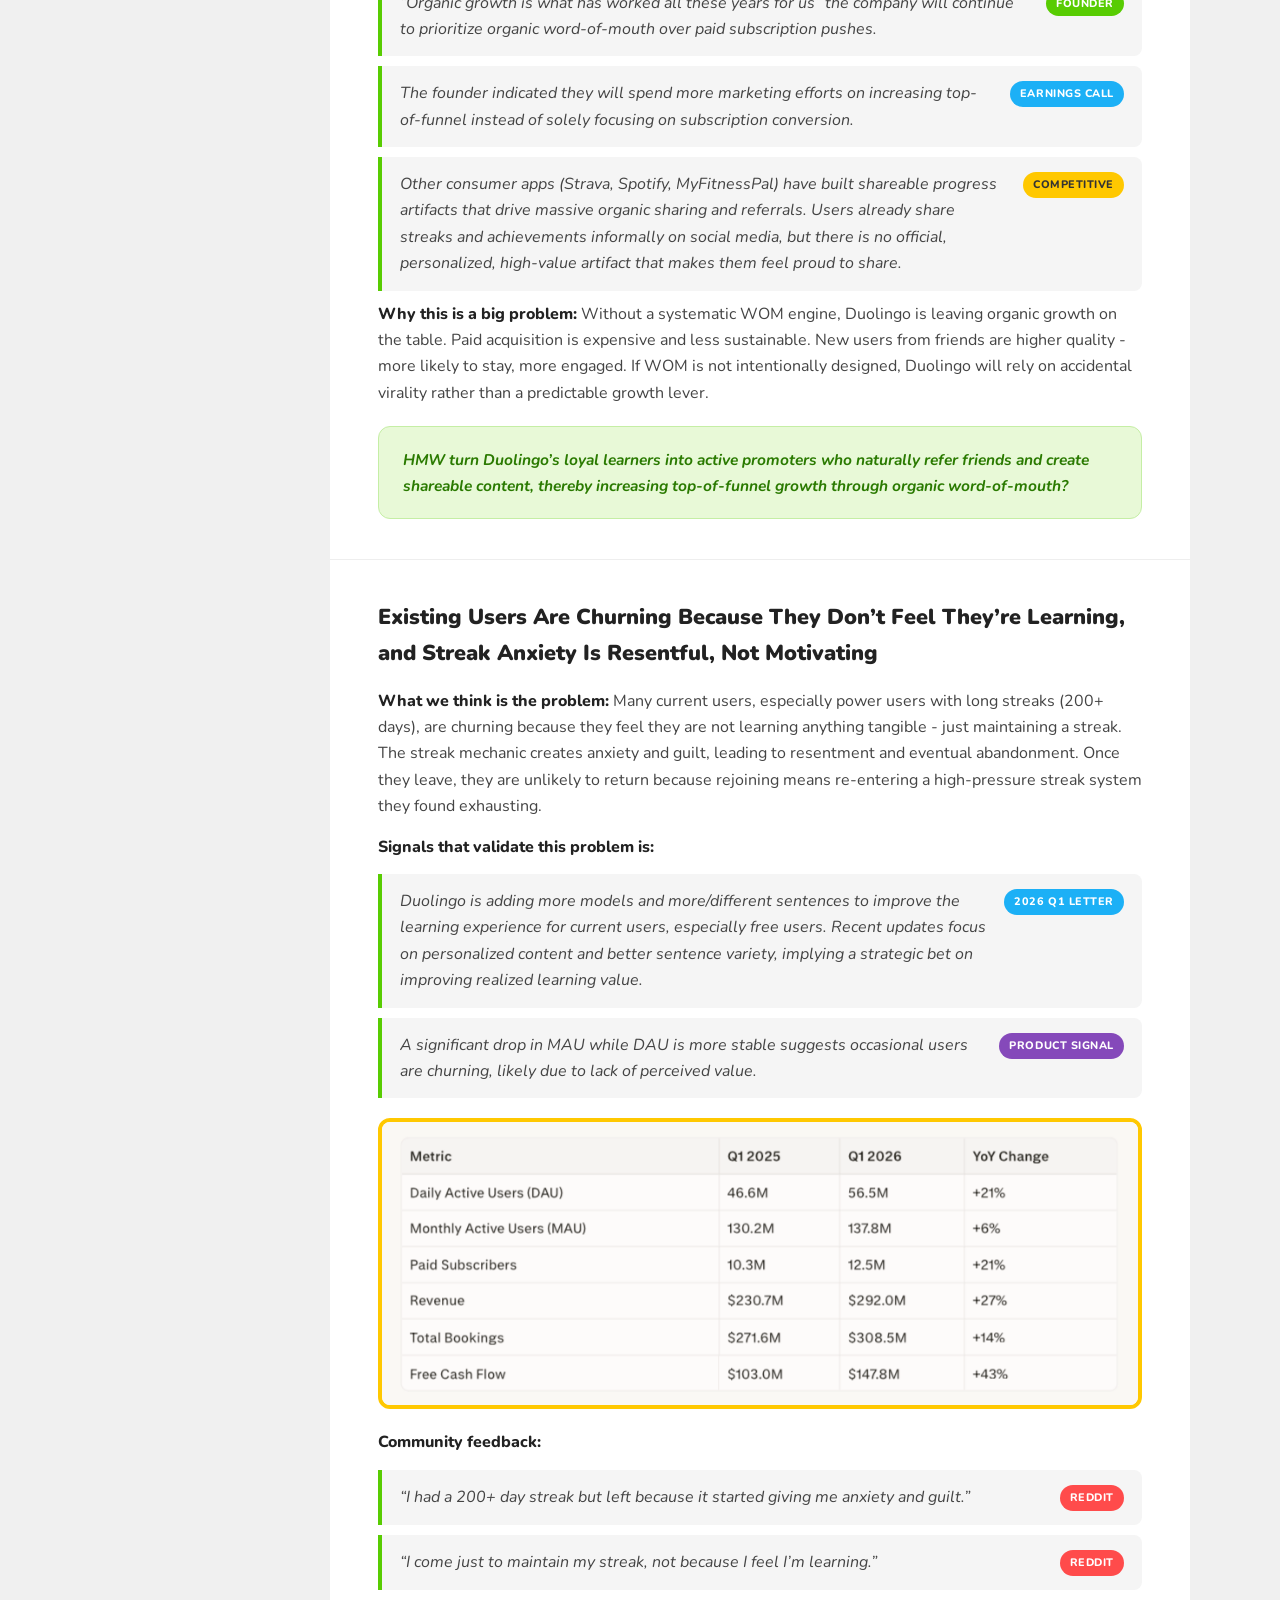
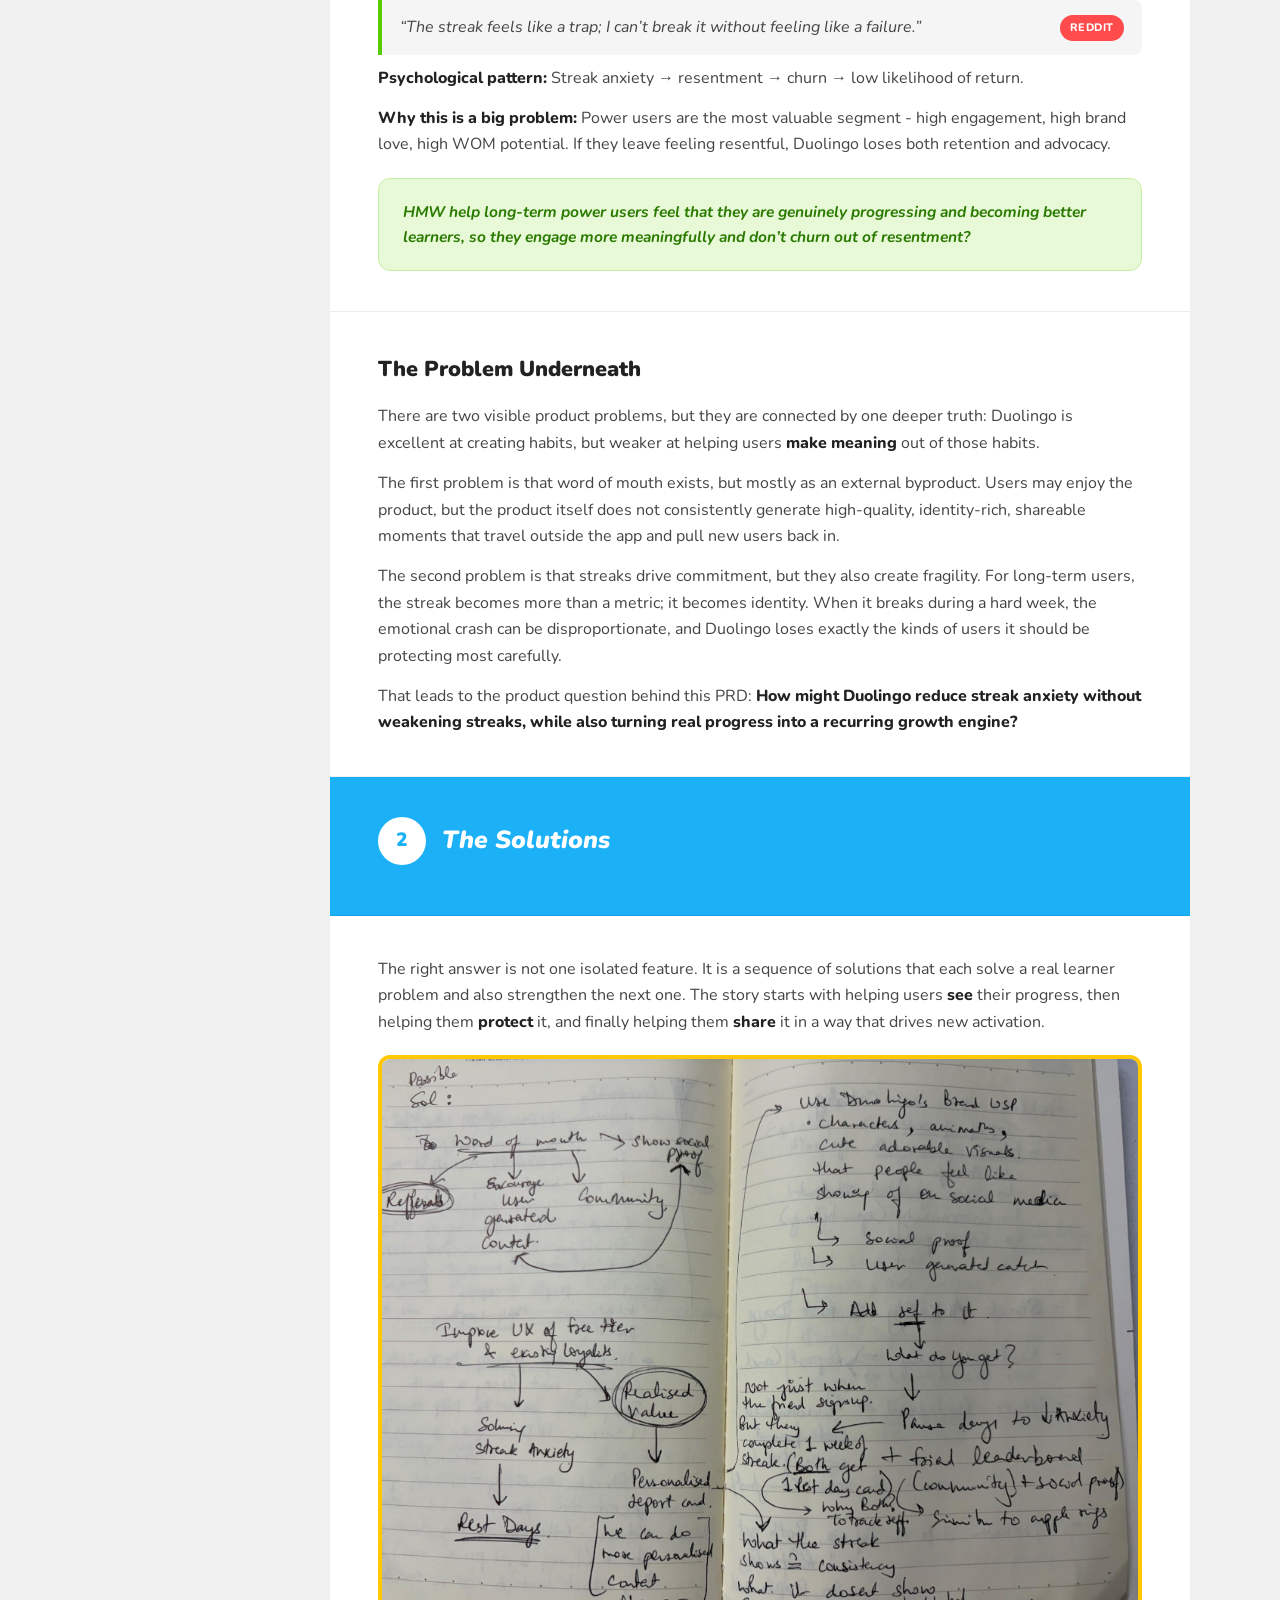
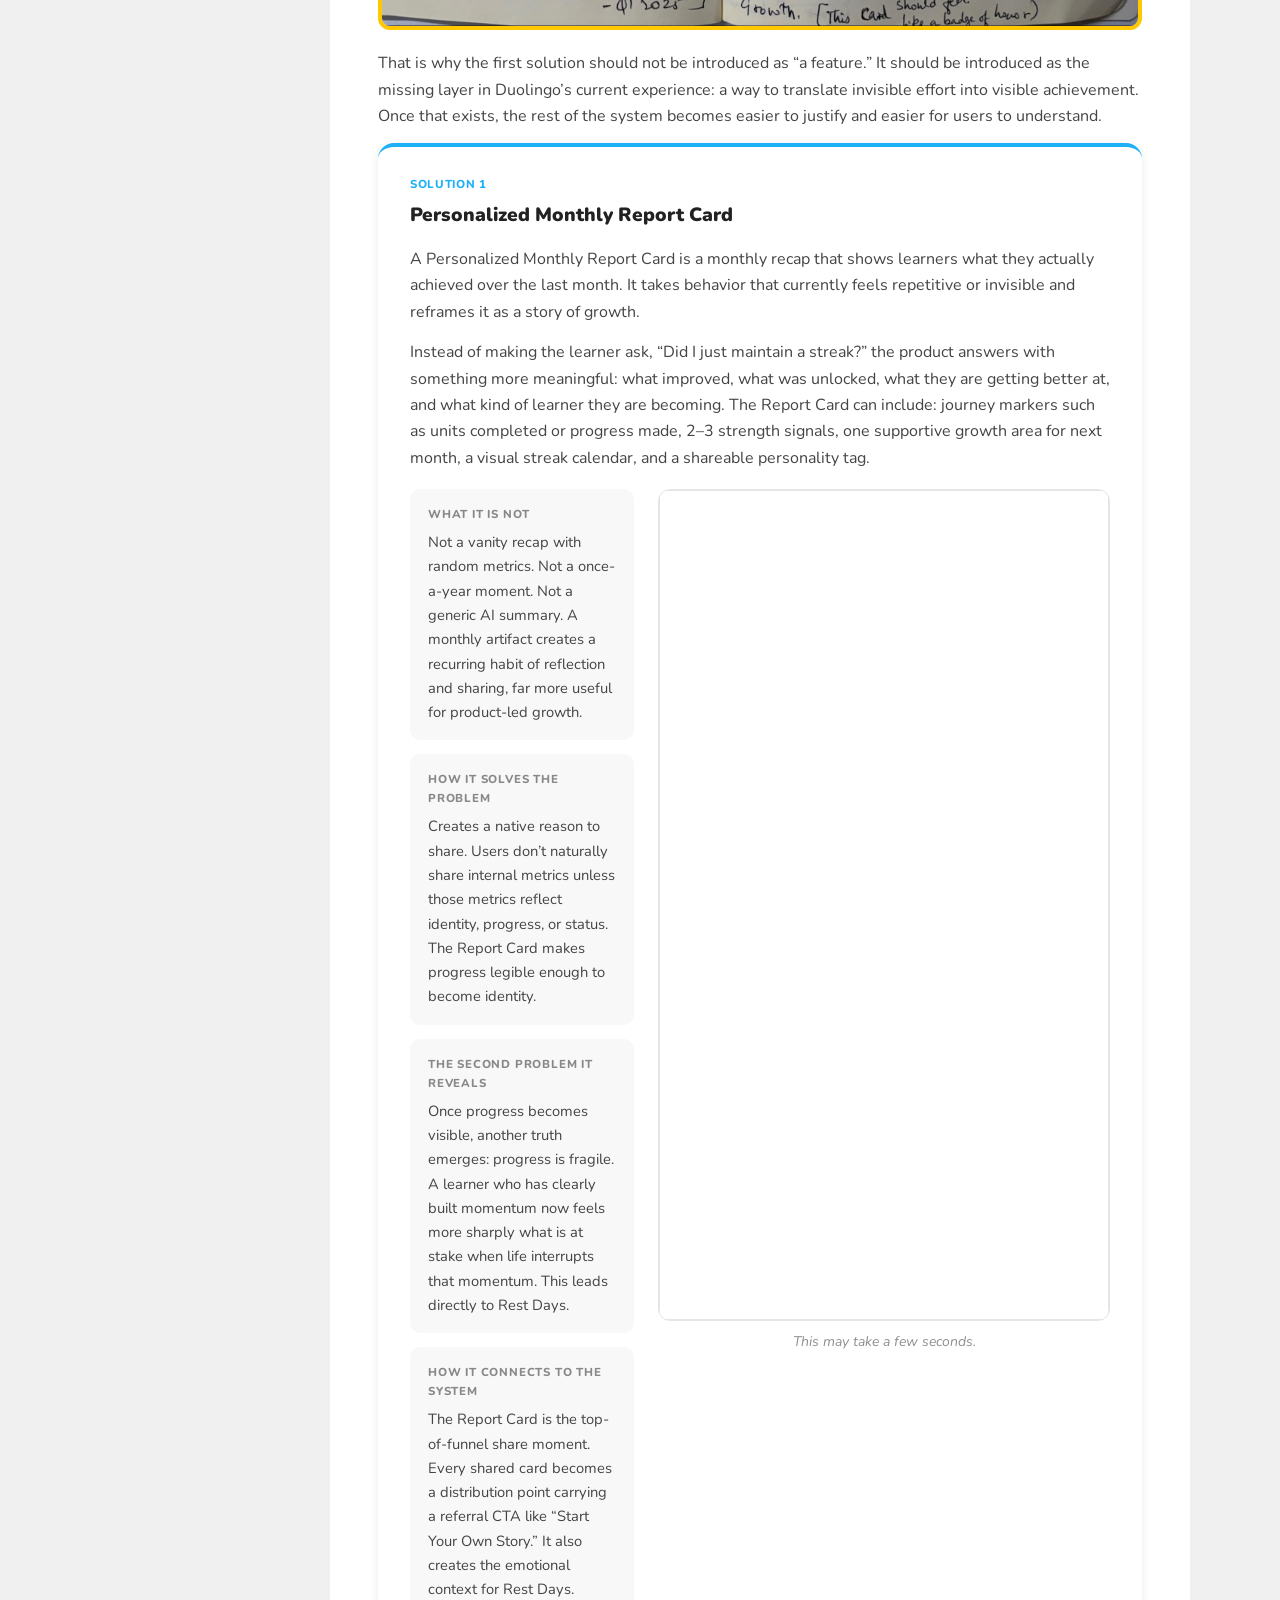
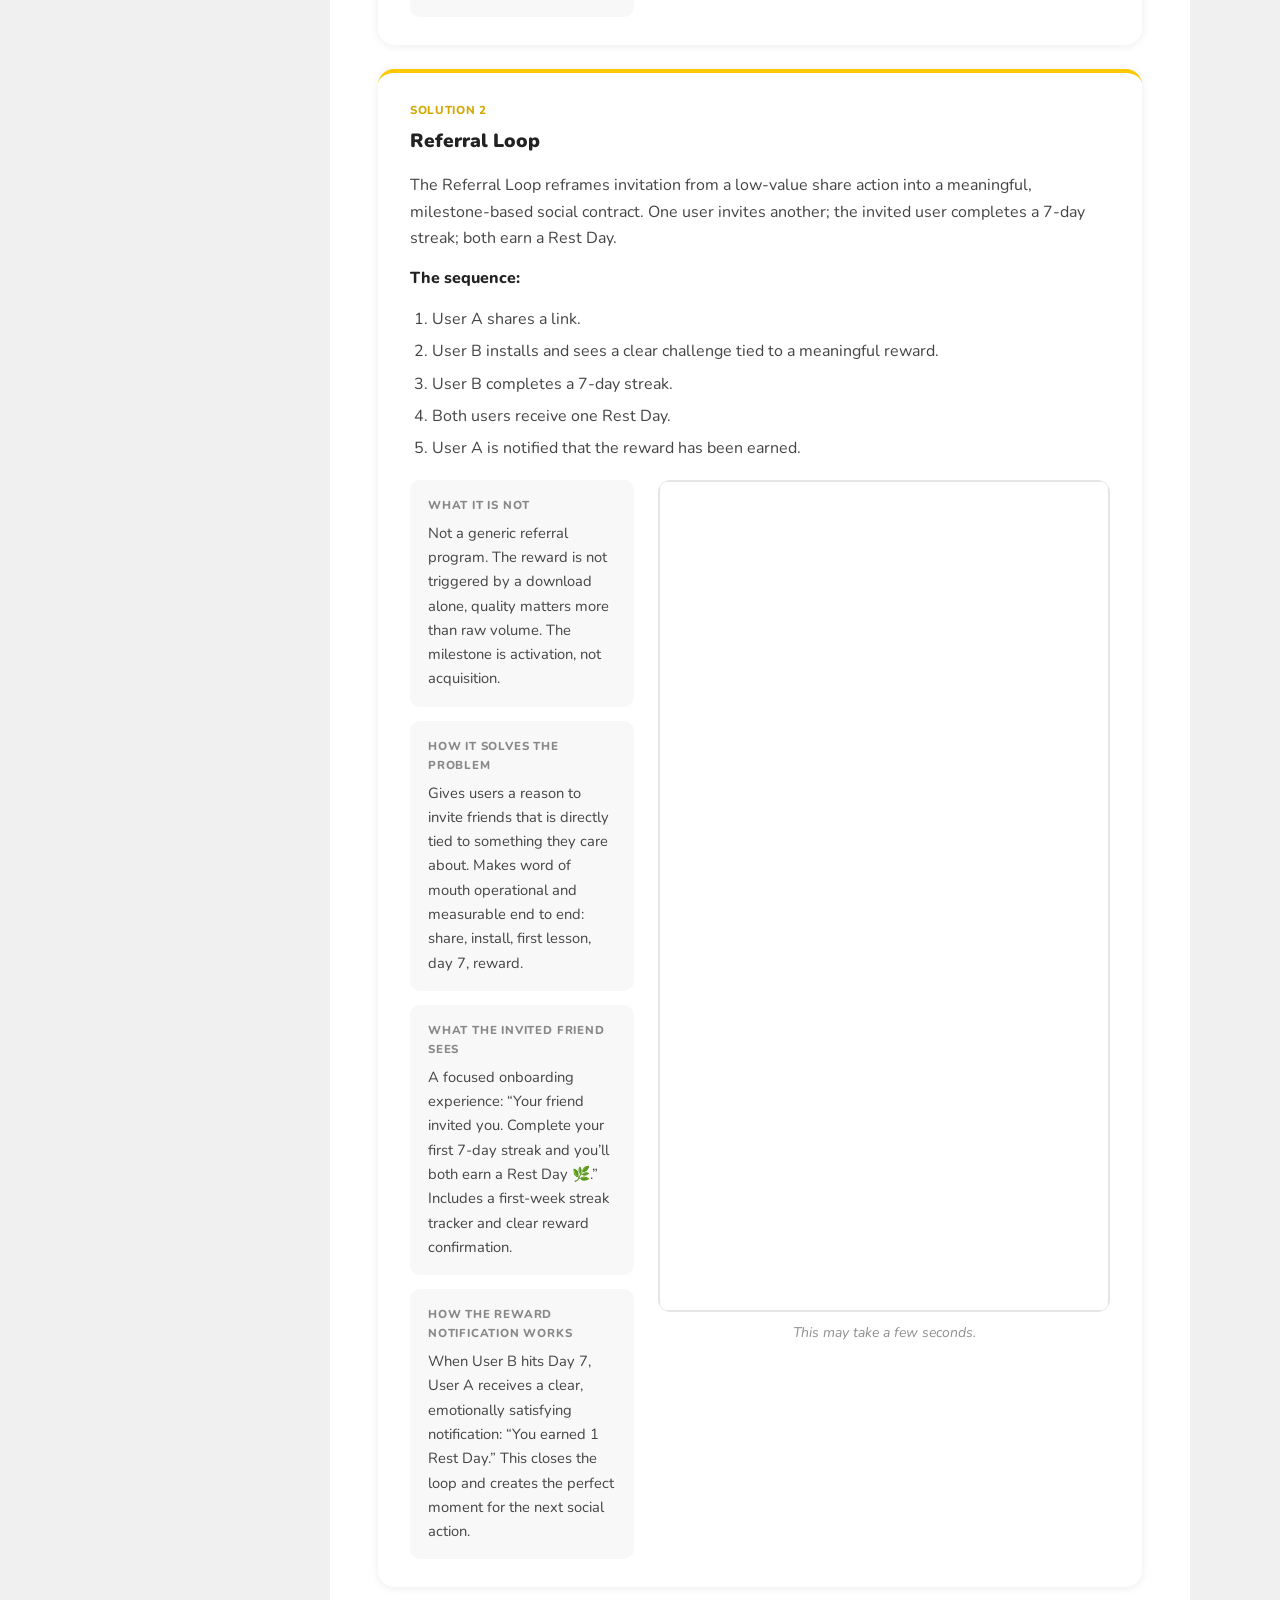
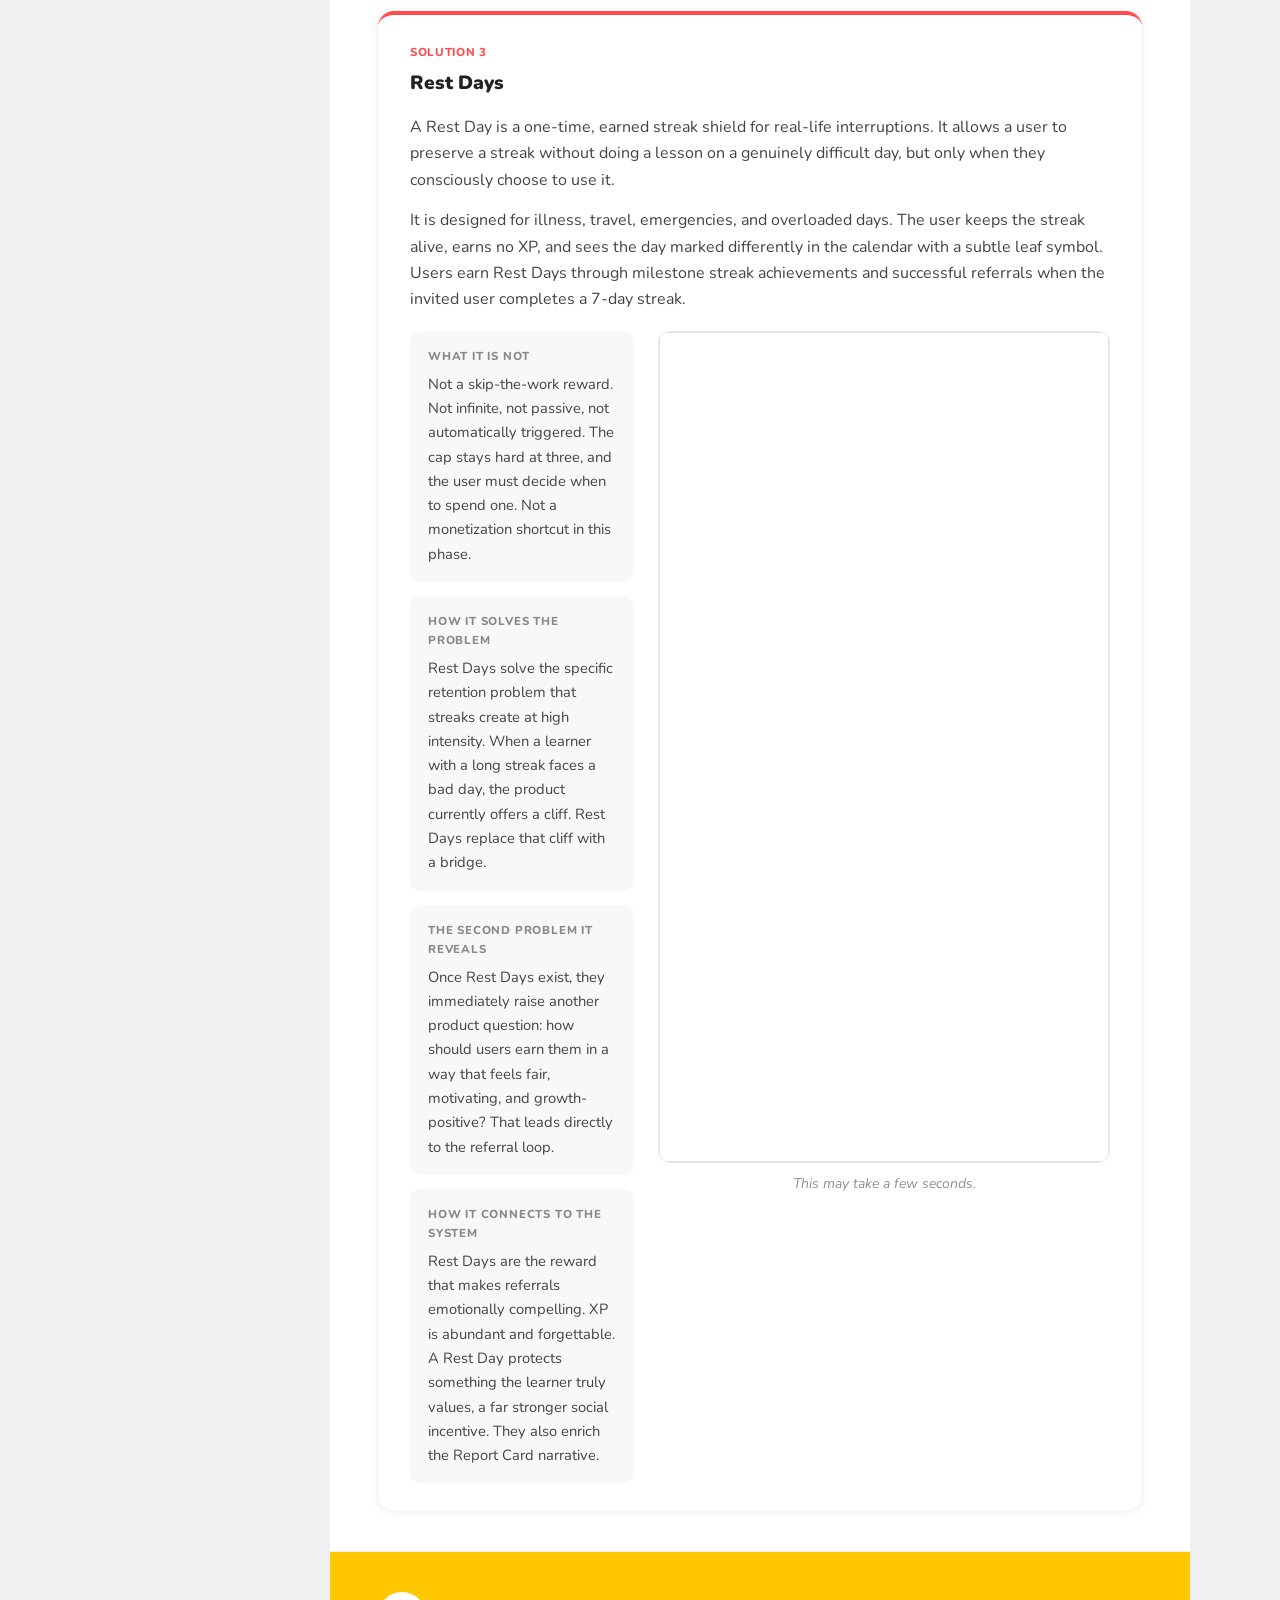
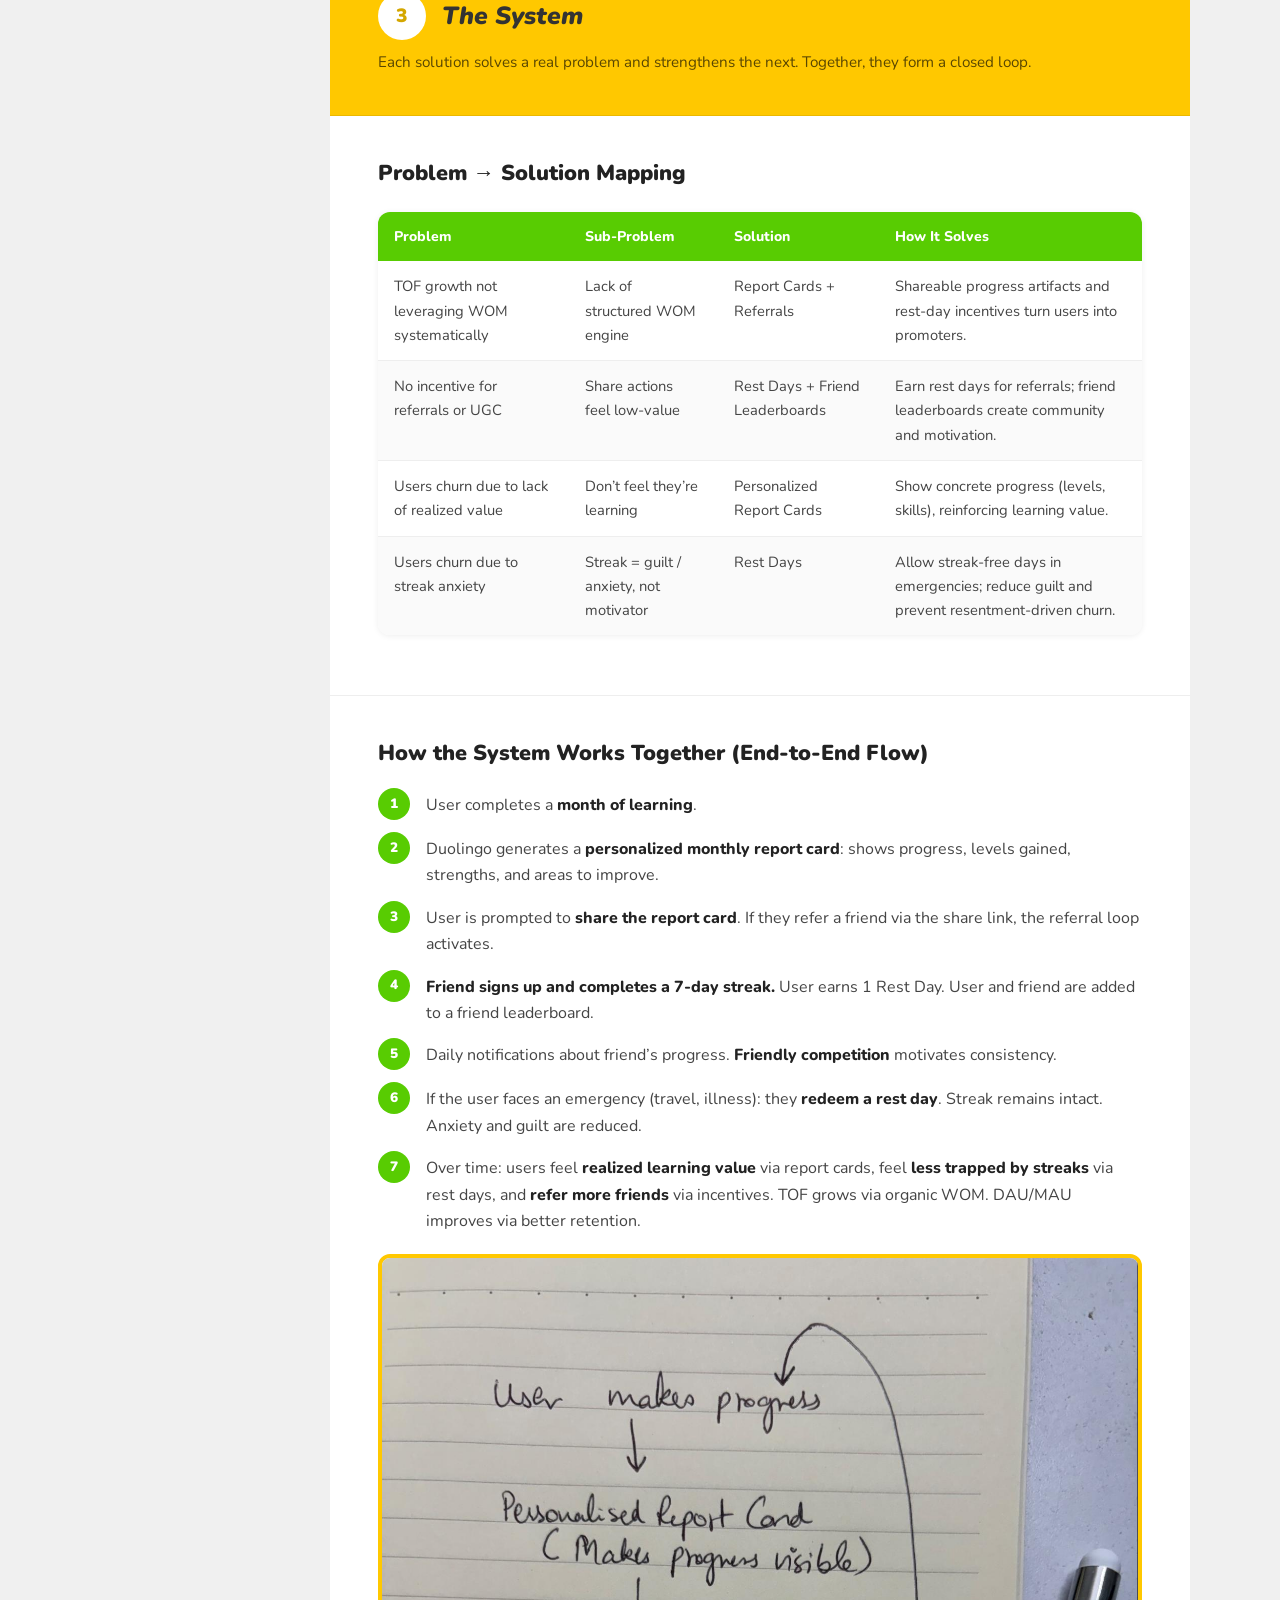
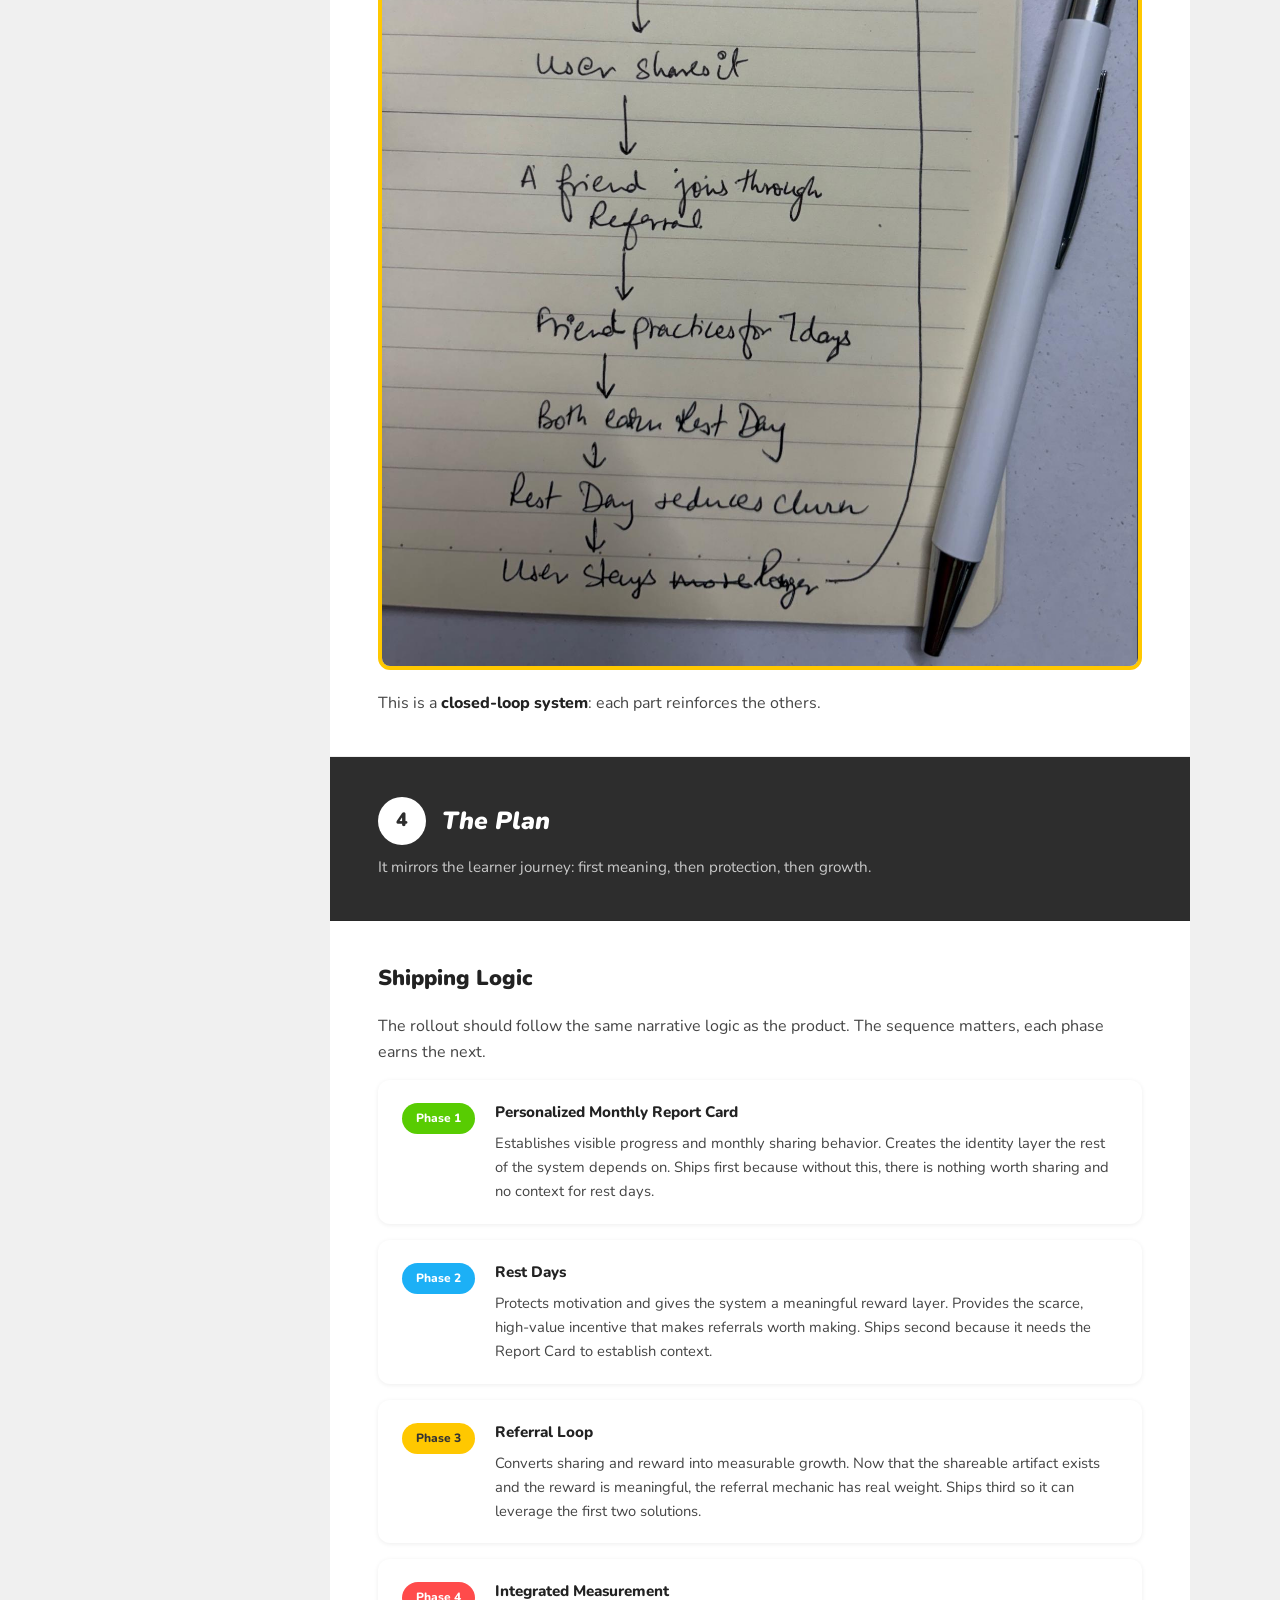
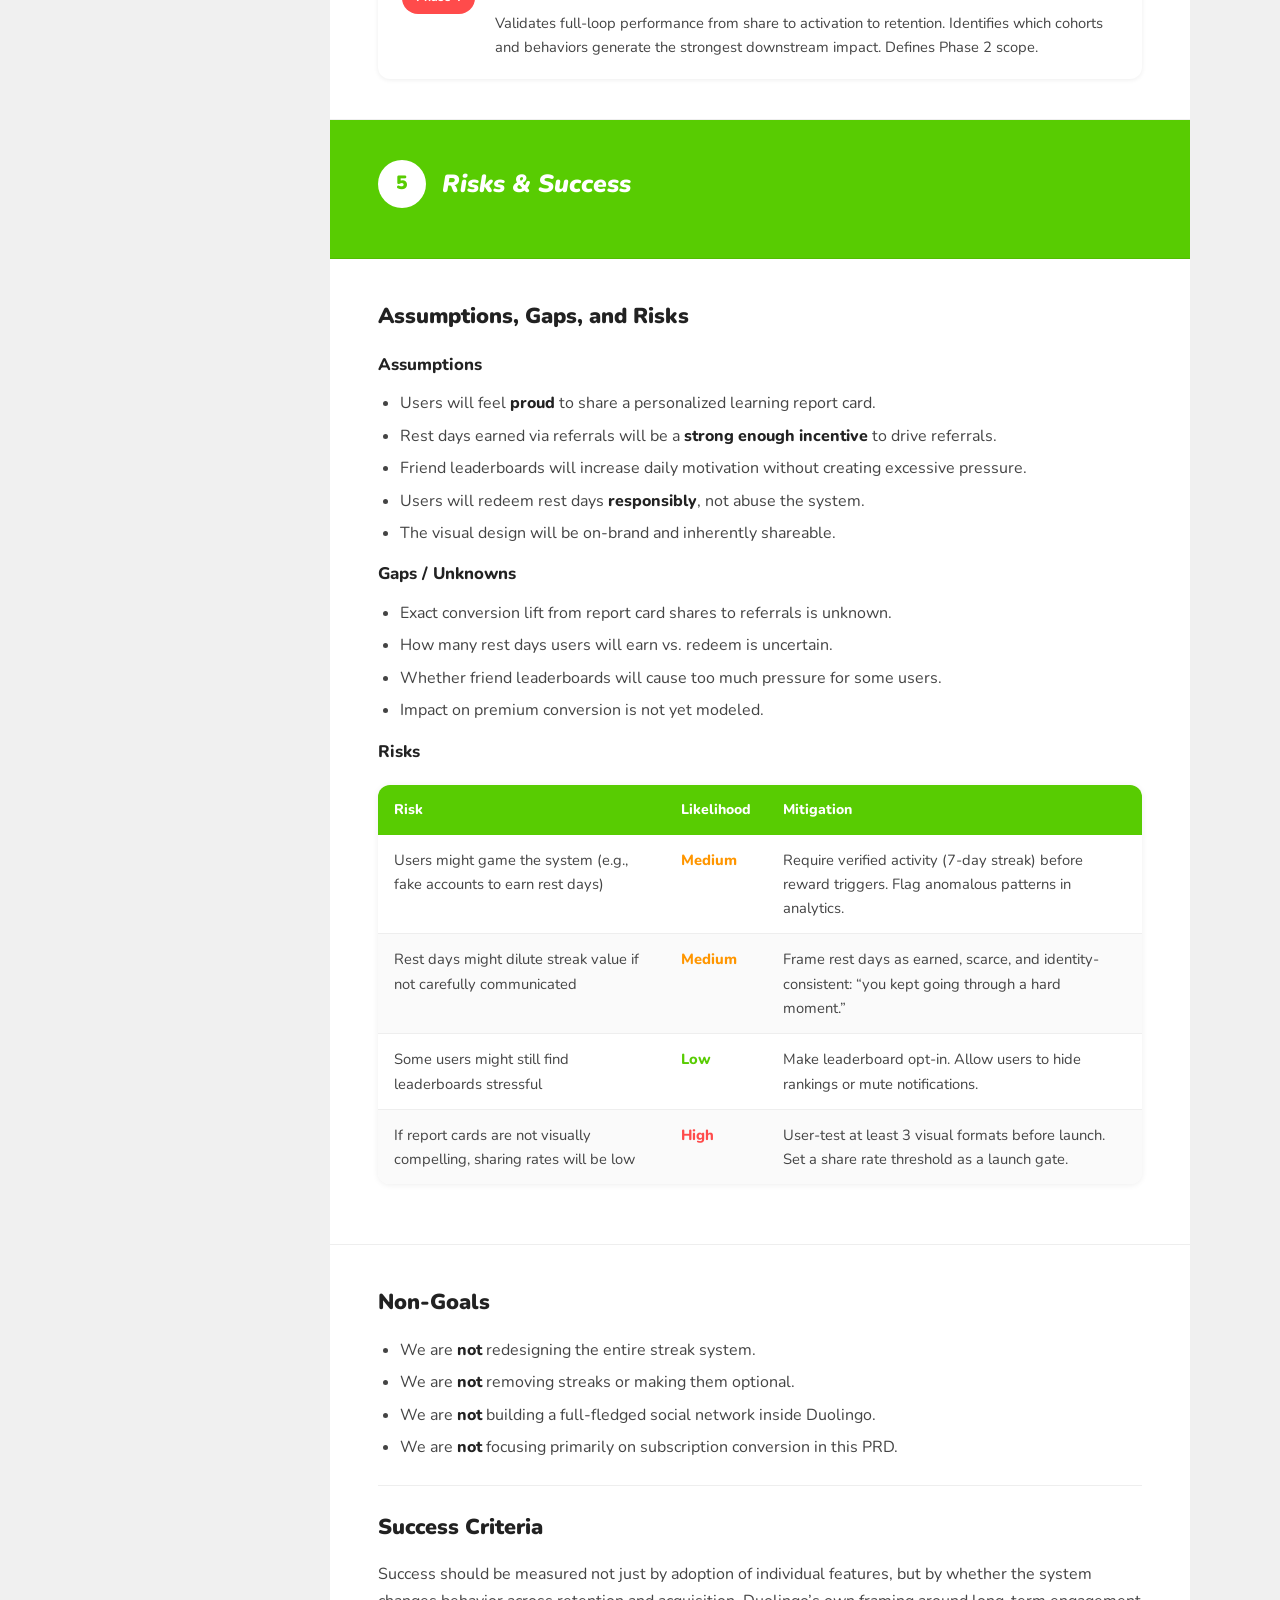
==== commit 4e716366: "Add files via upload" ====
--- a/Index.html
+++ b/Index.html
@@ -8,24 +8,22 @@
 </head>
 <body>
 
+<!-- Hamburger button — mobile only, fixed top-left -->
+<button id="toc-hamburger" class="toc-hamburger" aria-label="Open table of contents" aria-expanded="false" aria-controls="toc-nav">
+  <span></span><span></span><span></span>
+</button>
+
+<!-- Backdrop overlay — shown behind drawer on mobile -->
+<div id="toc-backdrop" class="toc-backdrop" aria-hidden="true"></div>
+
 <div class="layout">
 
   <!-- ============================================================
        TABLE OF CONTENTS SIDEBAR
   ============================================================ -->
-  <nav id="toc-nav" class="toc-sidebar" aria-labelledby="toc-heading">
-    <div class="toc-header">
-      <span id="toc-heading" class="toc-title">At a Glimse</span>
-      <button
-        id="toc-toggle"
-        class="toc-toggle-btn"
-        aria-expanded="false"
-        aria-controls="toc-list"
-        aria-label="Toggle table of contents">
-        <span class="toc-toggle-icon">&#9660;</span>
-      </button>
-    </div>
-    <div class="toc-divider"></div>
+  <nav id="toc-nav" class="toc-sidebar" aria-label="Page outline">
+    <!-- Close button — mobile only, inside drawer -->
+    <button id="toc-close" class="toc-close" aria-label="Close table of contents">&#215;</button>
     <ul id="toc-list" class="toc-list" role="list"></ul>
   </nav>
 
@@ -199,30 +197,36 @@
       <p>A Personalized Monthly Report Card is a monthly recap that shows learners what they actually achieved over the last month. It takes behavior that currently feels repetitive or invisible and reframes it as a story of growth.</p>
       <p>Instead of making the learner ask, &ldquo;Did I just maintain a streak?&rdquo; the product answers with something more meaningful: what improved, what was unlocked, what they are getting better at, and what kind of learner they are becoming. The Report Card can include: journey markers such as units completed or progress made, 2&ndash;3 strength signals, one supportive growth area for next month, a visual streak calendar, and a shareable personality tag.</p>
 
-      <div class="solution-sub">
-        <div class="sub-card">
-          <h4>What it is not</h4>
-          <p>Not a vanity recap with random metrics. Not a once-a-year moment. Not a generic AI summary. A monthly artifact creates a recurring habit of reflection and sharing, far more useful for product-led growth.</p>
-        </div>
-        <div class="sub-card">
-          <h4>How it solves the problem</h4>
-          <p>Creates a native reason to share. Users don&rsquo;t naturally share internal metrics unless those metrics reflect identity, progress, or status. The Report Card makes progress legible enough to become identity.</p>
-        </div>
-        <div class="sub-card">
-          <h4>The second problem it reveals</h4>
-          <p>Once progress becomes visible, another truth emerges: progress is fragile. A learner who has clearly built momentum now feels more sharply what is at stake when life interrupts that momentum. This leads directly to Rest Days.</p>
-        </div>
-        <div class="sub-card">
-          <h4>How it connects to the system</h4>
-          <p>The Report Card is the top-of-funnel share moment. Every shared card becomes a distribution point carrying a referral CTA like &ldquo;Start Your Own Story.&rdquo; It also creates the emotional context for Rest Days.</p>
-        </div>
-      </div>
-
-      <div class="figma-wrap">
-        <iframe
-          src="https://embed.figma.com/proto/wMuGGjtC8zzEtvblKIl3GL/Duolingo-prototype?node-id=1-104&p=f&scaling=scale-down&content-scaling=fixed&starting-point-node-id=1%3A2&show-proto-sidebar=1&page-id=0%3A1&embed-host=share"
-          allowfullscreen
-          title="Solution 1 Prototype: Report Card"></iframe>
+      <div class="solution-body">
+        <div class="solution-left">
+          <div class="solution-sub">
+            <div class="sub-card">
+              <h4>What it is not</h4>
+              <p>Not a vanity recap with random metrics. Not a once-a-year moment. Not a generic AI summary. A monthly artifact creates a recurring habit of reflection and sharing, far more useful for product-led growth.</p>
+            </div>
+            <div class="sub-card">
+              <h4>How it solves the problem</h4>
+              <p>Creates a native reason to share. Users don&rsquo;t naturally share internal metrics unless those metrics reflect identity, progress, or status. The Report Card makes progress legible enough to become identity.</p>
+            </div>
+            <div class="sub-card">
+              <h4>The second problem it reveals</h4>
+              <p>Once progress becomes visible, another truth emerges: progress is fragile. A learner who has clearly built momentum now feels more sharply what is at stake when life interrupts that momentum. This leads directly to Rest Days.</p>
+            </div>
+            <div class="sub-card">
+              <h4>How it connects to the system</h4>
+              <p>The Report Card is the top-of-funnel share moment. Every shared card becomes a distribution point carrying a referral CTA like &ldquo;Start Your Own Story.&rdquo; It also creates the emotional context for Rest Days.</p>
+            </div>
+          </div>
+        </div>
+        <div class="figma-col">
+          <div class="figma-wrap">
+            <iframe
+              style="border: 1px solid rgba(0, 0, 0, 0.1);" width="450" height="830"
+              src="https://embed.figma.com/proto/wMuGGjtC8zzEtvblKIl3GL/Duolingo-prototype?page-id=0%3A1&node-id=1-2&viewport=483%2C253%2C0.32&scaling=scale-down&content-scaling=fixed&starting-point-node-id=1%3A2&embed-host=share"
+              title="Solution 1 Prototype: Report Card" allowfullscreen></iframe>
+          </div>
+          <p class="figma-hint">This may take a few seconds.</p>
+        </div>
       </div>
     </div>
 
@@ -240,30 +244,36 @@
         <li>User A is notified that the reward has been earned.</li>
       </ol>
 
-      <div class="solution-sub">
-        <div class="sub-card">
-          <h4>What it is not</h4>
-          <p>Not a generic referral program. The reward is not triggered by a download alone, quality matters more than raw volume. The milestone is activation, not acquisition.</p>
-        </div>
-        <div class="sub-card">
-          <h4>How it solves the problem</h4>
-          <p>Gives users a reason to invite friends that is directly tied to something they care about. Makes word of mouth operational and measurable end to end: share, install, first lesson, day 7, reward.</p>
-        </div>
-        <div class="sub-card">
-          <h4>What the invited friend sees</h4>
-          <p>A focused onboarding experience: &ldquo;Your friend invited you. Complete your first 7-day streak and you&rsquo;ll both earn a Rest Day &#127807;.&rdquo; Includes a first-week streak tracker and clear reward confirmation.</p>
-        </div>
-        <div class="sub-card">
-          <h4>How the reward notification works</h4>
-          <p>When User B hits Day 7, User A receives a clear, emotionally satisfying notification: &ldquo;You earned 1 Rest Day.&rdquo; This closes the loop and creates the perfect moment for the next social action.</p>
-        </div>
-      </div>
-
-      <div class="figma-wrap">
-        <iframe
-          src="https://embed.figma.com/proto/wMuGGjtC8zzEtvblKIl3GL/Duolingo-prototype?node-id=3-151&p=f&scaling=scale-down&content-scaling=fixed&starting-point-node-id=3%3A145&show-proto-sidebar=1&page-id=0%3A1&embed-host=share"
-          allowfullscreen
-          title="Solution 2 Prototype: Referral Loop"></iframe>
+      <div class="solution-body">
+        <div class="solution-left">
+          <div class="solution-sub">
+            <div class="sub-card">
+              <h4>What it is not</h4>
+              <p>Not a generic referral program. The reward is not triggered by a download alone, quality matters more than raw volume. The milestone is activation, not acquisition.</p>
+            </div>
+            <div class="sub-card">
+              <h4>How it solves the problem</h4>
+              <p>Gives users a reason to invite friends that is directly tied to something they care about. Makes word of mouth operational and measurable end to end: share, install, first lesson, day 7, reward.</p>
+            </div>
+            <div class="sub-card">
+              <h4>What the invited friend sees</h4>
+              <p>A focused onboarding experience: &ldquo;Your friend invited you. Complete your first 7-day streak and you&rsquo;ll both earn a Rest Day &#127807;.&rdquo; Includes a first-week streak tracker and clear reward confirmation.</p>
+            </div>
+            <div class="sub-card">
+              <h4>How the reward notification works</h4>
+              <p>When User B hits Day 7, User A receives a clear, emotionally satisfying notification: &ldquo;You earned 1 Rest Day.&rdquo; This closes the loop and creates the perfect moment for the next social action.</p>
+            </div>
+          </div>
+        </div>
+        <div class="figma-col">
+          <div class="figma-wrap">
+            <iframe
+              style="border: 1px solid rgba(0, 0, 0, 0.1);" width="450" height="830"
+              src="https://embed.figma.com/proto/wMuGGjtC8zzEtvblKIl3GL/Duolingo-prototype?page-id=0%3A1&node-id=3-145&viewport=483%2C253%2C0.32&scaling=scale-down&content-scaling=fixed&starting-point-node-id=3%3A145&embed-host=share"
+              title="Solution 2 Prototype: Referral Loop" allowfullscreen></iframe>
+          </div>
+          <p class="figma-hint">This may take a few seconds.</p>
+        </div>
       </div>
     </div>
 
@@ -271,33 +281,39 @@
     <div class="solution-card red-top">
       <p class="solution-label">Solution 3</p>
       <h3>Rest Days</h3>
-      <p>A Rest Day is a one-time, earned streak shield for real-life interruptions. It allows a user to preserve a streak without doing a lesson on a genuinely difficult day -- but only when they consciously choose to use it.</p>
+      <p>A Rest Day is a one-time, earned streak shield for real-life interruptions. It allows a user to preserve a streak without doing a lesson on a genuinely difficult day, but only when they consciously choose to use it.</p>
       <p>It is designed for illness, travel, emergencies, and overloaded days. The user keeps the streak alive, earns no XP, and sees the day marked differently in the calendar with a subtle leaf symbol. Users earn Rest Days through milestone streak achievements and successful referrals when the invited user completes a 7-day streak.</p>
 
-      <div class="solution-sub">
-        <div class="sub-card">
-          <h4>What it is not</h4>
-          <p>Not a skip-the-work reward. Not infinite, not passive, not automatically triggered. The cap stays hard at three, and the user must decide when to spend one. Not a monetization shortcut in this phase.</p>
-        </div>
-        <div class="sub-card">
-          <h4>How it solves the problem</h4>
-          <p>Rest Days solve the specific retention problem that streaks create at high intensity. When a learner with a long streak faces a bad day, the product currently offers a cliff. Rest Days replace that cliff with a bridge.</p>
-        </div>
-        <div class="sub-card">
-          <h4>The second problem it reveals</h4>
-          <p>Once Rest Days exist, they immediately raise another product question: how should users earn them in a way that feels fair, motivating, and growth-positive? That leads directly to the referral loop.</p>
-        </div>
-        <div class="sub-card">
-          <h4>How it connects to the system</h4>
-          <p>Rest Days are the reward that makes referrals emotionally compelling. XP is abundant and forgettable. A Rest Day protects something the learner truly values -- a far stronger social incentive. They also enrich the Report Card narrative.</p>
-        </div>
-      </div>
-
-      <div class="figma-wrap">
-        <iframe
-          src="https://embed.figma.com/proto/wMuGGjtC8zzEtvblKIl3GL/Duolingo-prototype?node-id=1-7&p=f&scaling=scale-down&content-scaling=fixed&starting-point-node-id=1%3A47&show-proto-sidebar=1&page-id=0%3A1&embed-host=share"
-          allowfullscreen
-          title="Solution 3 Prototype: Rest Days"></iframe>
+      <div class="solution-body">
+        <div class="solution-left">
+          <div class="solution-sub">
+            <div class="sub-card">
+              <h4>What it is not</h4>
+              <p>Not a skip-the-work reward. Not infinite, not passive, not automatically triggered. The cap stays hard at three, and the user must decide when to spend one. Not a monetization shortcut in this phase.</p>
+            </div>
+            <div class="sub-card">
+              <h4>How it solves the problem</h4>
+              <p>Rest Days solve the specific retention problem that streaks create at high intensity. When a learner with a long streak faces a bad day, the product currently offers a cliff. Rest Days replace that cliff with a bridge.</p>
+            </div>
+            <div class="sub-card">
+              <h4>The second problem it reveals</h4>
+              <p>Once Rest Days exist, they immediately raise another product question: how should users earn them in a way that feels fair, motivating, and growth-positive? That leads directly to the referral loop.</p>
+            </div>
+            <div class="sub-card">
+              <h4>How it connects to the system</h4>
+              <p>Rest Days are the reward that makes referrals emotionally compelling. XP is abundant and forgettable. A Rest Day protects something the learner truly values, a far stronger social incentive. They also enrich the Report Card narrative.</p>
+            </div>
+          </div>
+        </div>
+        <div class="figma-col">
+          <div class="figma-wrap">
+            <iframe
+              style="border: 1px solid rgba(0, 0, 0, 0.1);" width="450" height="830"
+              src="https://embed.figma.com/proto/wMuGGjtC8zzEtvblKIl3GL/Duolingo-prototype?page-id=0%3A1&node-id=1-7&viewport=483%2C253%2C0.32&scaling=scale-down&content-scaling=fixed&starting-point-node-id=1%3A47&embed-host=share"
+              title="Solution 3 Prototype: Rest Days" allowfullscreen></iframe>
+          </div>
+          <p class="figma-hint">This may take a few seconds.</p>
+        </div>
       </div>
     </div>
 
@@ -412,7 +428,7 @@
   <!-- Shipping Logic -->
   <section class="section">
     <h2>Shipping Logic</h2>
-    <p>The rollout should follow the same narrative logic as the product. The sequence matters -- each phase earns the next.</p>
+    <p>The rollout should follow the same narrative logic as the product. The sequence matters, each phase earns the next.</p>
 
     <div class="phase-list">
       <div class="phase-item">
@@ -496,7 +512,7 @@
           <tr>
             <td>Rest days might dilute streak value if not carefully communicated</td>
             <td><span class="risk-medium">Medium</span></td>
-            <td>Frame rest days as earned, scarce, and identity-consistent -- &ldquo;you kept going through a hard moment.&rdquo;</td>
+            <td>Frame rest days as earned, scarce, and identity-consistent: &ldquo;you kept going through a hard moment.&rdquo;</td>
           </tr>
           <tr>
             <td>Some users might still find leaderboards stressful</td>
@@ -565,14 +581,86 @@
     <p>The three solutions work because they are sequenced around the learner&rsquo;s emotional arc: first, help them <strong>see</strong> their progress. Then help them <strong>protect</strong> it. Then help them <strong>share</strong> it. That sequence is the product logic. The features are just the execution.</p>
   </section>
 
+  <!-- ============================================================
+       SECTION BAND 06 - ABOUT ME
+  ============================================================ -->
+  <div class="section-band yellow">
+    <div class="section-band-title">
+      <div class="section-num">6</div>
+      <h2 data-toc>About me</h2>
+    </div>
+  </div>
+
+  <section class="section">
+
+    <!-- Row 1: GIF left + childhood story right -->
+    <div class="about-row">
+      <div class="about-col-1">
+        <img src="https://mastryin.swipepages.media/2024/6/63edd6ad39579b00113da9d2/test-ezgif-com-video-to-gif-converter.gif"
+             alt="Rakshita in action" class="about-photo">
+      </div>
+      <div class="about-col-1">
+        <p>Education has always been deeply personal to me&hellip;</p>
+        <p>As a child, I experienced firsthand how flawed education systems can shape the way we see ourselves. More importantly, I learned how much impact a great teacher and a great learning experience can have on someone&rsquo;s confidence and curiosity.</p>
+        <p>When learning is enjoyable and approachable, you fall in love with the subject. When it feels intimidating, you grow afraid of it. For me, that fear was Mathematics.</p>
+      </div>
+    </div>
+
+    <!-- Row 2: Professional journey left + teaching photo right -->
+    <div class="about-row">
+      <div class="about-col-1">
+        <p>That early experience shaped the way I think about education and ultimately the kind of work I chose to pursue.</p>
+        <p>Even in college, I naturally gravitated toward education-focused projects. My graduation project was about designing a home play kit for kids on the autism spectrum. Later, I worked on educational coloring books for children before eventually becoming a designer professionally.</p>
+        <p>Eventually, I became a designer professionally, but over time I realized that education was not just an interest - it was the space where I wanted to create impact.</p>
+        <p>As a UX designer, I could see how inaccessible education often felt. Good education usually came at the cost of time, money, or privilege, and I wanted to help change that. That belief eventually led me to build Mastry, where the entire focus was making UX education simpler, more accessible, and actually enjoyable for people who didn&rsquo;t have the luxury of going through traditional systems.</p>
+      </div>
+      <div class="about-col-1">
+        <img src="https://mastryin.swipepages.media/2024/6/63edd6ad39579b00113da9d2/screenshot-2022-04-12-at-1-56-48-pm-750.webp"
+             alt="Rakshita presenting" class="about-photo">
+      </div>
+    </div>
+
+    <!-- Row 3: Reading photo left + Duolingo inspiration right -->
+    <div class="about-row">
+      <div class="about-col-1">
+        <img src="https://mastryin.swipepages.media/2024/6/63edd6ad39579b00113da9d2/screenshot-2023-05-02-at-12-02-1.webp"
+             alt="Rakshita reading" class="about-photo">
+      </div>
+      <div class="about-col-1">
+        <p>The funny thing is, a lot of how I think about product and learning has been inspired by Duolingo for years. I still remember watching a TED Talk by Luis Von Ahn and being completely fascinated by the idea of making learning feel fun instead of intimidating.</p>
+        <p>That philosophy stuck with me.</p>
+        <p>Even today, when I give guest lectures or run workshops at universities, my biggest goal is simple: make people enjoy learning. I love turning complicated topics into something approachable, playful, and memorable, because when people have fun, they stay curious.</p>
+      </div>
+    </div>
+
+    <!-- Row 4: Closing message left + stage photo right -->
+    <div class="about-row">
+      <div class="about-col-1">
+        <p>And honestly, that&rsquo;s why I&rsquo;ve always admired Duolingo so much. You&rsquo;ve managed to make education feel less like pressure and more like play, without losing depth or impact.</p>
+        <p>I would love the opportunity to contribute to a company whose mission aligns so closely with my own lifelong motivation: making education accessible, joyful, and impactful at a global scale.</p>
+        <p>I genuinely believe this is the work I&rsquo;m meant to do, and I would be incredibly excited to help build the future of learning alongside your team.</p>
+        <div class="about-sig">
+          <p>- Rakshita<br>
+          <a href="mailto:Rakshita.product@gmail.com">Rakshita.product@gmail.com</a><br>
+          <a href="https://linkedin.com/in/guptarakshita/" target="_blank" rel="noopener noreferrer">linkedin.com/in/guptarakshita/</a></p>
+        </div>
+      </div>
+      <div class="about-col-1">
+        <img src="https://lh3.googleusercontent.com/d/1yNGSsNKYke7RRROQsc3q0h-DmH-yKawn"
+             alt="Rakshita on stage" class="about-photo">
+      </div>
+    </div>
+
+  </section>
+
 </div><!-- end .page -->
 
 </div><!-- end .layout -->
 
 <!-- Footer -->
 <footer class="footer">
-  <p>Based on publicly available information. Internal Duolingo metrics are estimates based on public benchmarks and industry standards, not absolute accurate values as they are not based on actual internal figures.</p>
-  <p>User quotes sourced from App Store reviews and Reddit. This proposal is built by Rakshita Gupta as part of a PM application to work with the Duolingo team.</p>
+  <p>This proposal is built by Rakshita Gupta as part of a PM application to work with the Duolingo team.</p>
+  <p>This project is based on limited context and knowledge. User quotes sourced from App Store reviews and Reddit.</p>
 </footer>
 
 <!-- Floating CTA -->
@@ -616,14 +704,36 @@
     h.id = id;
   });
 
-  /* ---- 3. Build TOC links ---- */
+  /* ---- 3. Build TOC links with Duolingo-style chevron ---- */
+  var NS = 'http://www.w3.org/2000/svg';
+  function makeChevron() {
+    var svg = document.createElementNS(NS, 'svg');
+    svg.setAttribute('viewBox', '0 0 7 11');
+    svg.setAttribute('fill', 'none');
+    svg.setAttribute('width', '7');
+    svg.setAttribute('height', '11');
+    svg.setAttribute('class', 'toc-chevron');
+    svg.setAttribute('aria-hidden', 'true');
+    var path = document.createElementNS(NS, 'path');
+    path.setAttribute('d', 'M1.48047 9.53809L5.52001 5.53853L1.48047 1.53809');
+    path.setAttribute('stroke', 'currentColor');
+    path.setAttribute('stroke-width', '1.5');
+    path.setAttribute('stroke-linecap', 'round');
+    path.setAttribute('stroke-linejoin', 'round');
+    svg.appendChild(path);
+    return svg;
+  }
+
   var links = [];
   headings.forEach(function (h) {
     var li = document.createElement('li');
     li.className = 'toc-item';
     var a = document.createElement('a');
     a.href = '#' + h.id;
-    a.textContent = h.textContent.trim();
+    var span = document.createElement('span');
+    span.textContent = h.textContent.trim();
+    a.appendChild(span);
+    a.appendChild(makeChevron());
     a.addEventListener('click', function (e) {
       e.preventDefault();
       document.getElementById(h.id).scrollIntoView({ behavior: 'smooth' });
@@ -668,16 +778,37 @@
 
   updateActive();
 
-  /* ---- 5. Mobile toggle ---- */
-  var btn = document.getElementById('toc-toggle');
-  if (btn) {
-    btn.addEventListener('click', function () {
-      var open = tocList.classList.toggle('toc-open');
-      btn.setAttribute('aria-expanded', String(open));
-      var icon = btn.querySelector('.toc-toggle-icon');
-      if (icon) icon.style.transform = open ? 'rotate(180deg)' : 'rotate(0deg)';
+  /* ---- Mobile hamburger / drawer ---- */
+  var hamburger = document.getElementById('toc-hamburger');
+  var backdrop  = document.getElementById('toc-backdrop');
+  var closeBtn  = document.getElementById('toc-close');
+  var drawer    = document.getElementById('toc-nav');
+
+  function openDrawer() {
+    drawer.classList.add('toc-open');
+    backdrop.classList.add('toc-open');
+    document.body.classList.add('toc-body-lock');
+    if (hamburger) hamburger.setAttribute('aria-expanded', 'true');
+  }
+
+  function closeDrawer() {
+    drawer.classList.remove('toc-open');
+    backdrop.classList.remove('toc-open');
+    document.body.classList.remove('toc-body-lock');
+    if (hamburger) hamburger.setAttribute('aria-expanded', 'false');
+  }
+
+  if (hamburger) hamburger.addEventListener('click', openDrawer);
+  if (closeBtn)  closeBtn.addEventListener('click', closeDrawer);
+  if (backdrop)  backdrop.addEventListener('click', closeDrawer);
+
+  /* Close drawer when tapping a link on mobile */
+  links.forEach(function (item) {
+    item.link.addEventListener('click', function () {
+      if (window.innerWidth <= 960) closeDrawer();
     });
-  }
+  });
+
 })();
 </script>
 
--- a/styles.css
+++ b/styles.css
@@ -4,6 +4,11 @@
    ============================================================ */
 
 @import url('https://fonts.googleapis.com/css2?family=Nunito:ital,wght@0,400;0,600;0,700;0,800;0,900;1,700;1,800;1,900&display=swap');
+
+/* ---- Smooth scroll ---- */
+html {
+  scroll-behavior: smooth;
+}
 
 /* ---- Reset ---- */
 *, ::before, ::after {
@@ -21,12 +26,95 @@
   line-height: 1.65;
 }
 
+/* ---- Layout: floating TOC card beside document ---- */
+.layout {
+  display: flex;
+  align-items: flex-start;
+  max-width: 1100px;
+  margin: 0 auto;
+  gap: 20px;
+}
+
 /* ---- Page Wrapper ---- */
 .page {
-  max-width: 860px;
-  margin: 0 auto;
+  flex: 1;
+  min-width: 0;
   background: #ffffff;
 }
+
+/* ---- Scroll offset for headings ---- */
+.page h1,
+.page h2,
+.page h3 {
+  scroll-margin-top: 32px;
+}
+
+/* ============================================================
+   FLOATING TOC CARD — Duolingo brand style
+   ============================================================ */
+
+.toc-sidebar {
+  width: 220px;
+  flex-shrink: 0;
+  align-self: flex-start;      /* card only as tall as its content */
+  position: sticky;
+  top: 24px;
+  background: #ffffff;
+  border: 1.5px solid #e5e5e5;
+  border-radius: 16px;
+  overflow: hidden;            /* clips children to rounded corners */
+}
+
+/* TOC list */
+.toc-list {
+  list-style: none;
+  padding: 0;
+  margin: 0;
+}
+
+.toc-item {
+  border-bottom: 1.5px solid #e5e5e5;
+}
+
+.toc-item:last-child {
+  border-bottom: none;
+}
+
+/* TOC links — Duolingo row layout with right-side chevron */
+.toc-item a {
+  display: flex;
+  align-items: center;
+  justify-content: space-between;
+  gap: 8px;
+  padding: 13px 14px 13px 18px;
+  font-size: 0.875rem;
+  font-weight: 800;
+  color: #3c3c3c;
+  text-decoration: none;
+  line-height: 1.3;
+  transition: background-color 0.12s, color 0.12s;
+}
+
+.toc-item a span { flex: 1; }
+
+.toc-item a:hover { background-color: #f7f7f7; }
+
+.toc-item a:focus-visible {
+  outline: 2px solid #58cc02;
+  outline-offset: -2px;
+}
+
+/* Chevron icon */
+.toc-chevron {
+  flex-shrink: 0;
+  opacity: 0.45;
+  transition: opacity 0.12s, color 0.12s;
+}
+
+/* Active — Duolingo green */
+.toc-item a.toc-active            { color: #58cc02; }
+.toc-item a.toc-active .toc-chevron { opacity: 0.75; }
+.toc-item a.toc-active:hover      { background-color: #f0fce8; }
 
 /* ---- Header ---- */
 .header {
@@ -333,6 +421,78 @@
   grid-column: 1 / -1;
 }
 
+/* ---- Hamburger button — desktop: hidden ---- */
+.toc-hamburger {
+  display: none;
+}
+
+/* ---- Backdrop — invisible/inactive on desktop ---- */
+.toc-backdrop {
+  position: fixed;
+  inset: 0;
+  background: rgba(0, 0, 0, 0.45);
+  z-index: 98;
+  opacity: 0;
+  pointer-events: none;
+  transition: opacity 0.25s;
+}
+
+.toc-backdrop.toc-open {
+  opacity: 1;
+  pointer-events: all;
+}
+
+/* ---- Drawer close button — desktop: hidden ---- */
+.toc-close {
+  display: none;
+}
+
+/* ---- Body scroll lock when drawer is open ---- */
+.toc-body-lock {
+  overflow: hidden;
+}
+
+/* ---- Solution card body: 4 cards left + prototype right ---- */
+.solution-body {
+  display: flex;
+  gap: 24px;
+  align-items: flex-start;
+  margin-top: 18px;
+}
+
+.solution-left {
+  flex: 1;
+  min-width: 0;
+}
+
+/* sub-cards inside solution-body: single column — left lane is ~226px, no room for 2 cols */
+.solution-body .solution-sub {
+  margin-top: 0;
+  grid-template-columns: 1fr;
+}
+
+/* figma-col: right-side flex column containing iframe + hint */
+.figma-col {
+  flex-shrink: 0;
+  display: flex;
+  flex-direction: column;
+  gap: 10px;
+}
+
+.figma-col .figma-wrap {
+  margin-top: 0;
+}
+
+/* Loading hint text below prototype */
+.figma-hint {
+  font-style: italic;
+  opacity: 0.6;
+  font-size: 0.875rem; /* 14px — 2px smaller than 16px body */
+  color: #444444;
+  text-align: center;
+  line-height: 1.5;
+}
+
 /* ---- Figma Embed ---- */
 .figma-wrap {
   margin-top: 24px;
@@ -341,11 +501,46 @@
   border: 1px solid rgba(0, 0, 0, 0.1);
 }
 
+/* Desktop: exact 450×830 as set in HTML attributes */
 .figma-wrap iframe {
   display: block;
+  width: 450px;
+  height: 830px;
+  border: none;
+}
+
+/* ---- About Me section ---- */
+.about-row {
+  display: flex;
+  gap: 32px;
+  align-items: flex-start;
+  margin-bottom: 40px;
+}
+
+.about-row:last-child { margin-bottom: 0; }
+
+/* All about-me columns are equal 50/50 — photos take half the container */
+.about-col-2 { flex: 1; min-width: 0; }
+.about-col-1 { flex: 1; min-width: 0; }
+
+.about-photo {
   width: 100%;
-  height: 450px;
-  border: none;
+  display: block;
+  border-radius: 20px;
+  object-fit: cover;
+}
+
+.about-sig {
+  margin-top: 24px;
+  font-style: italic;
+  font-weight: 700;
+  color: #444444;
+  line-height: 1.8;
+}
+
+.about-sig a {
+  color: #1cb0f6;
+  font-weight: 700;
 }
 
 /* ---- Content Images ---- */
@@ -529,6 +724,7 @@
 
 /* ---- Floating CTA Button ---- */
 .fab-container {
+  display: none; /* hidden for now — re-enable when needed */
   position: fixed;
   bottom: 32px;
   left: 50%;
@@ -588,6 +784,94 @@
   margin-bottom: 0;
 }
 
+/* ---- Responsive: hamburger drawer below 960px ---- */
+@media (max-width: 960px) {
+
+  /* Layout: TOC is fixed/out-of-flow, page fills full width */
+  .layout {
+    flex-direction: column;
+    gap: 0;
+    max-width: 860px;
+  }
+
+  /* TOC becomes a fixed left drawer */
+  .toc-sidebar {
+    position: fixed;
+    top: 0;
+    left: 0;
+    width: 280px;
+    height: 100vh;
+    height: 100dvh;
+    border-radius: 0 16px 16px 0;
+    border: 1.5px solid #e5e5e5;
+    border-left: none;
+    transform: translateX(-100%);
+    transition: transform 0.28s cubic-bezier(0.4, 0, 0.2, 1);
+    z-index: 100;
+    overflow-y: auto;
+    padding-top: 56px;
+    box-shadow: 4px 0 24px rgba(0, 0, 0, 0.12);
+    background: #ffffff;
+  }
+
+  .toc-sidebar.toc-open {
+    transform: translateX(0);
+  }
+
+  /* Hamburger button */
+  .toc-hamburger {
+    display: flex;
+    flex-direction: column;
+    justify-content: center;
+    align-items: center;
+    gap: 5px;
+    position: fixed;
+    top: 14px;
+    left: 14px;
+    z-index: 101;
+    width: 44px;
+    height: 44px;
+    background: #ffffff;
+    border: 1.5px solid #e5e5e5;
+    border-radius: 12px;
+    cursor: pointer;
+    box-shadow: 0 2px 10px rgba(0, 0, 0, 0.10);
+    padding: 0;
+  }
+
+  .toc-hamburger span {
+    display: block;
+    width: 18px;
+    height: 2px;
+    background: #3c3c3c;
+    border-radius: 2px;
+  }
+
+  /* Close (×) button inside drawer */
+  .toc-close {
+    display: flex;
+    align-items: center;
+    justify-content: center;
+    position: absolute;
+    top: 12px;
+    right: 12px;
+    width: 32px;
+    height: 32px;
+    background: none;
+    border: none;
+    cursor: pointer;
+    font-size: 1.6rem;
+    color: #888888;
+    border-radius: 8px;
+    line-height: 1;
+    transition: background-color 0.12s, color 0.12s;
+  }
+
+  .toc-close:hover { background: #f0f0f0; color: #333333; }
+
+  .toc-item a { padding: 13px 18px; }
+}
+
 /* ---- Responsive ---- */
 @media (max-width: 640px) {
   .section,
@@ -629,8 +913,23 @@
     gap: 10px;
   }
 
+  .solution-body {
+    flex-direction: column;
+  }
+
+  .solution-body .solution-sub {
+    grid-template-columns: 1fr;
+  }
+
   .figma-wrap iframe {
-    height: 320px;
+    width: 100%;
+    height: auto;
+    aspect-ratio: 9 / 16;
+  }
+
+  .about-row {
+    flex-direction: column;
+    gap: 20px;
   }
 
   .footer {
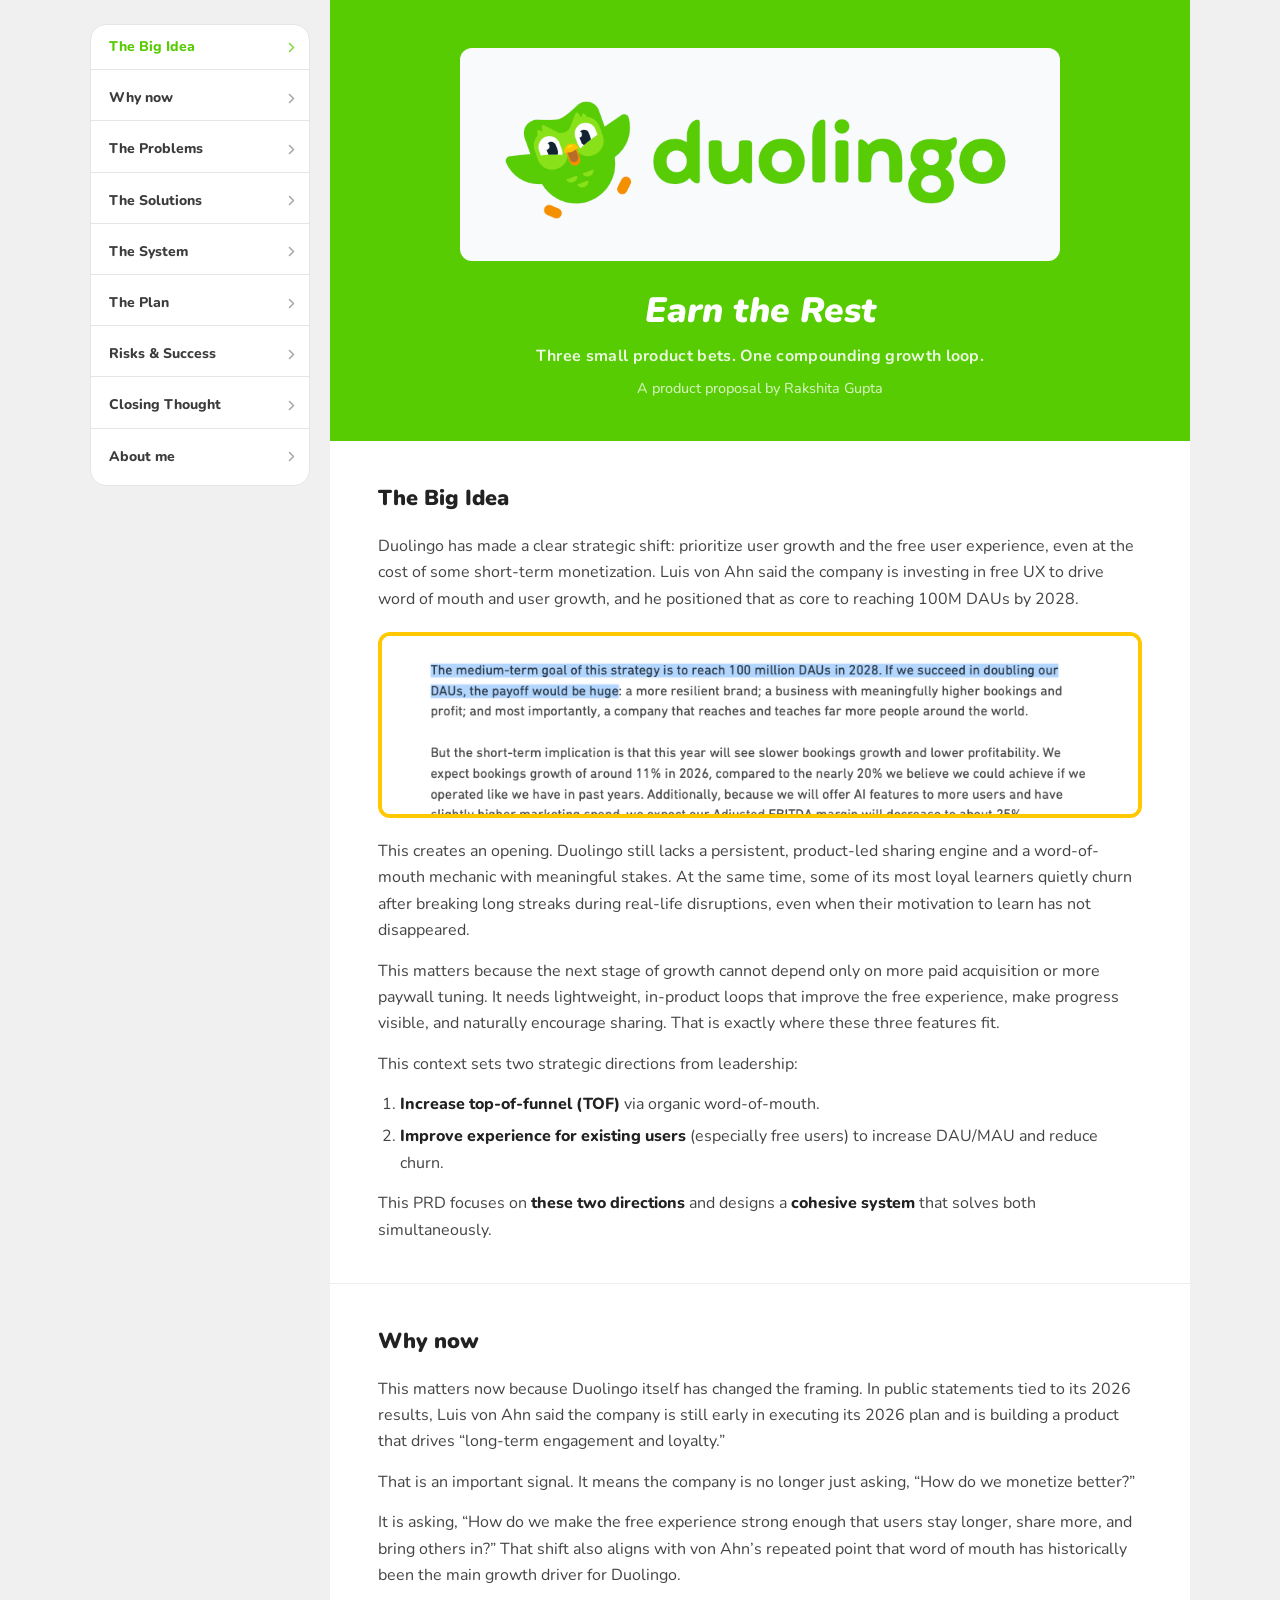
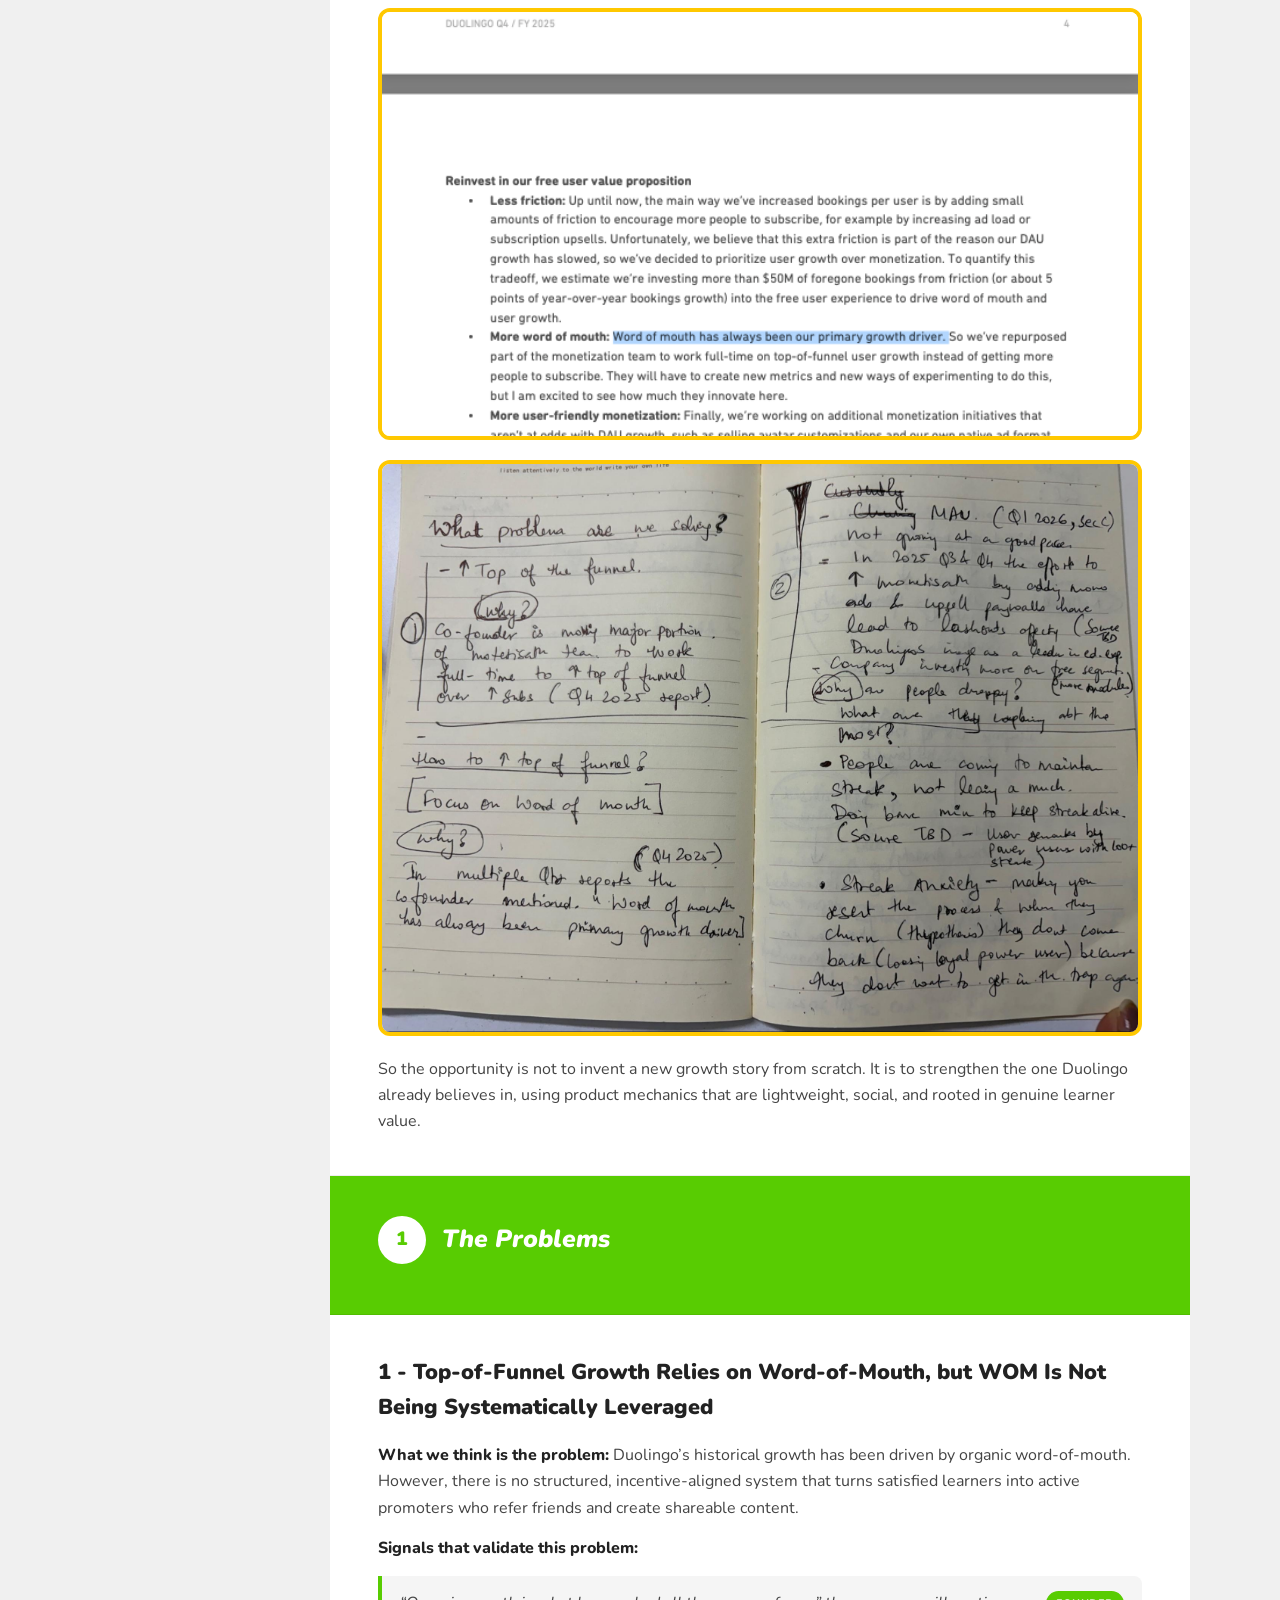
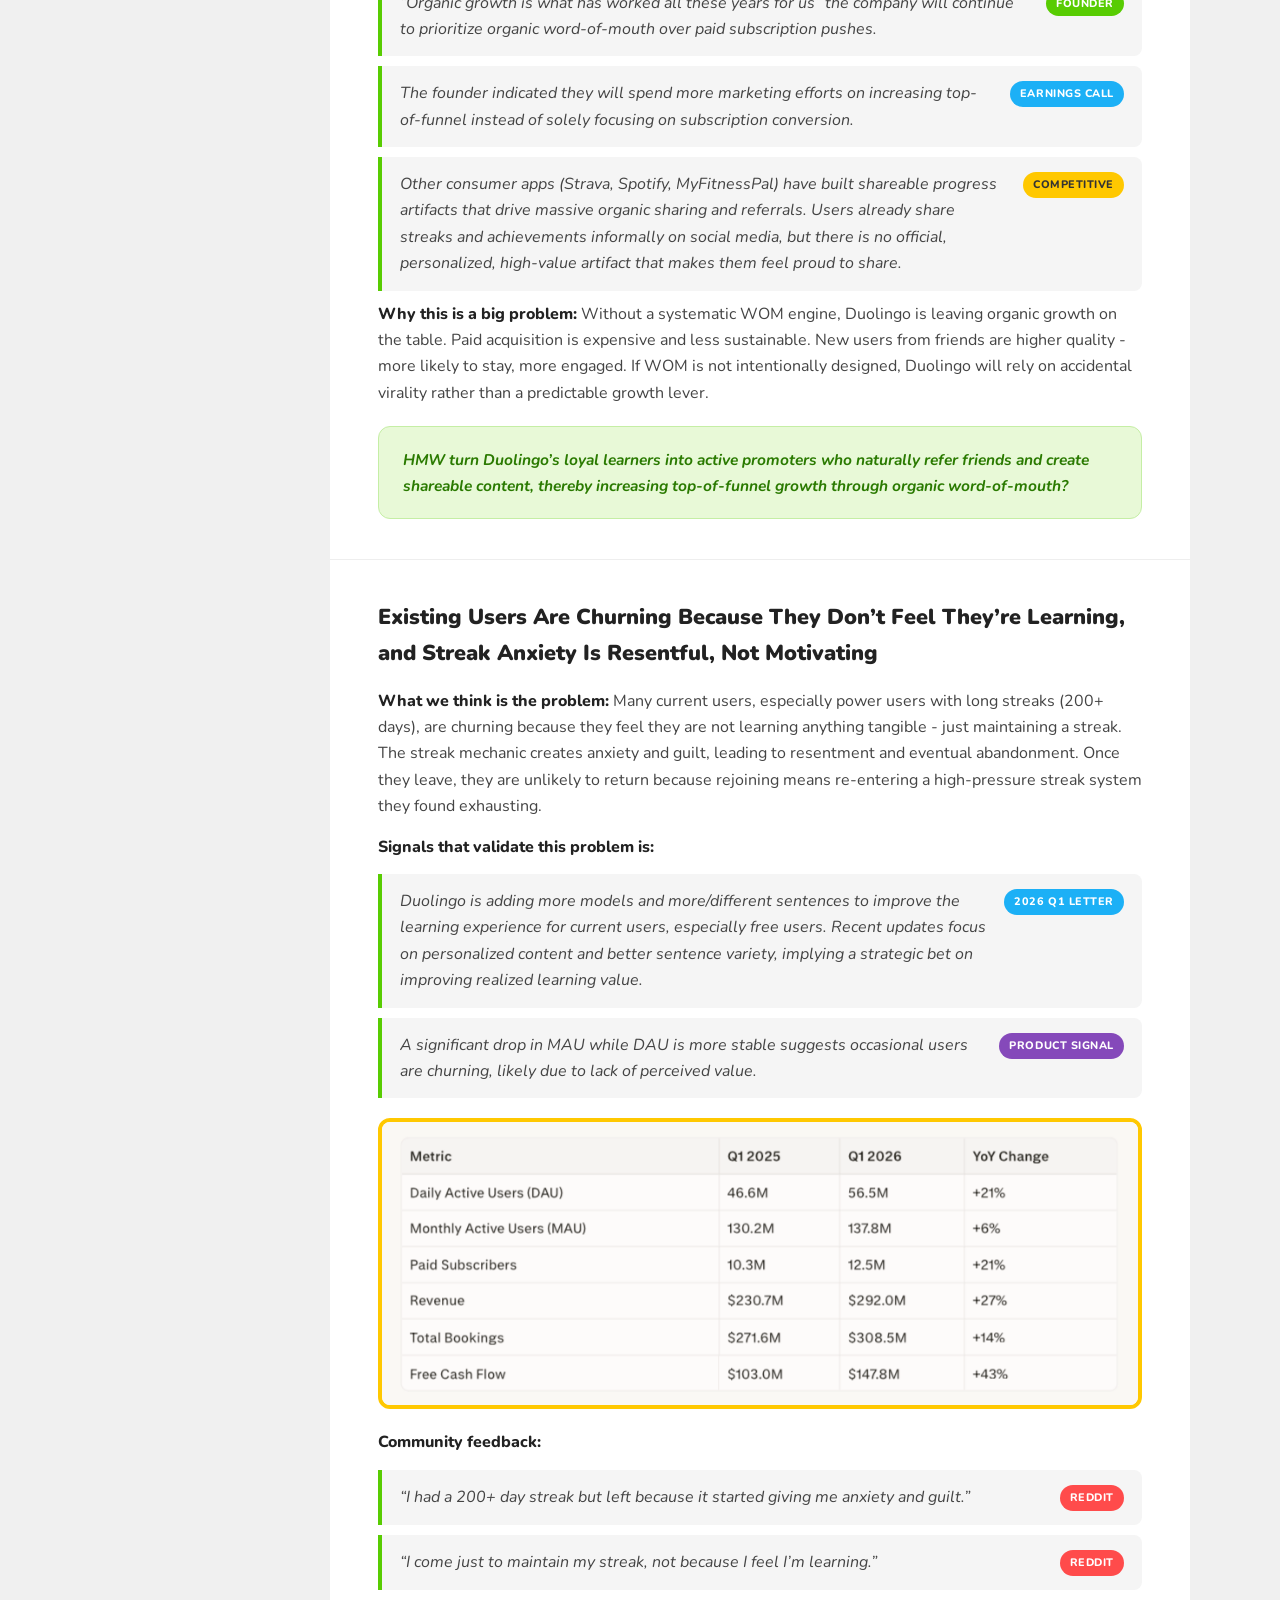
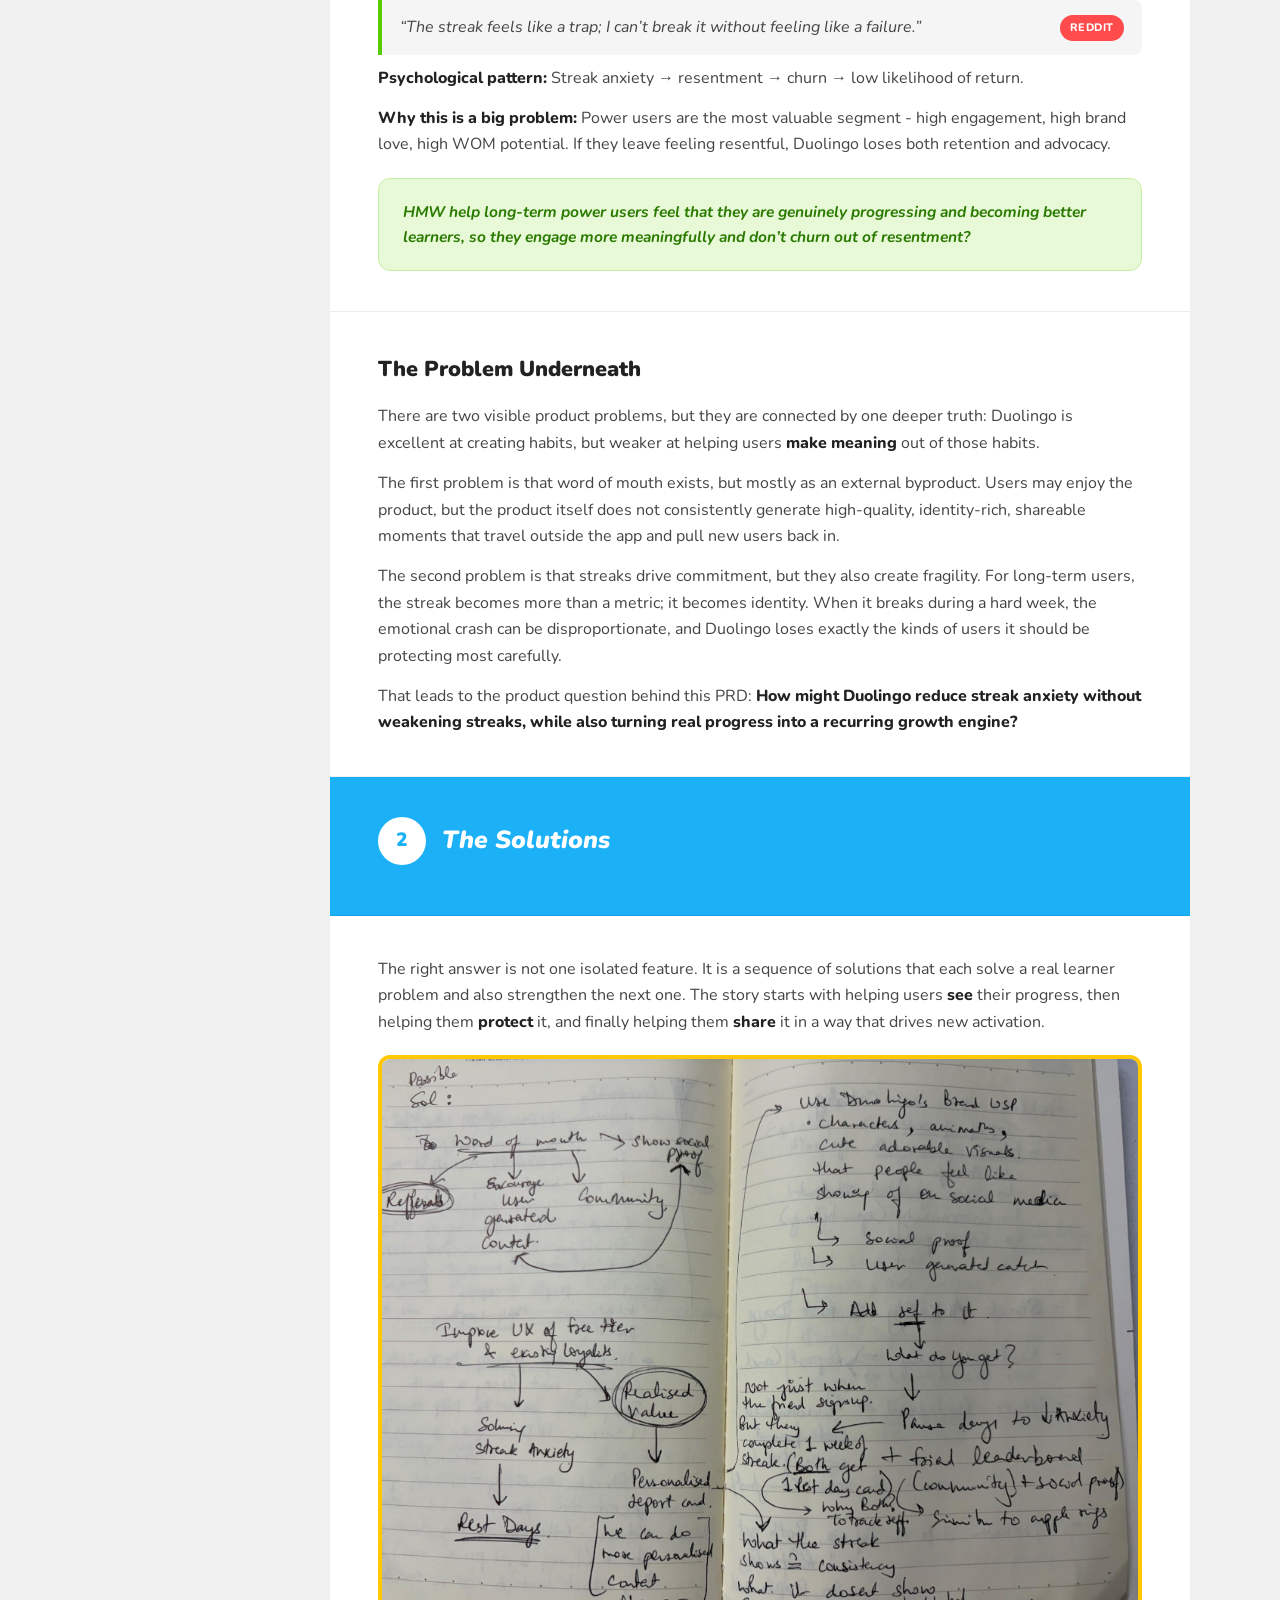
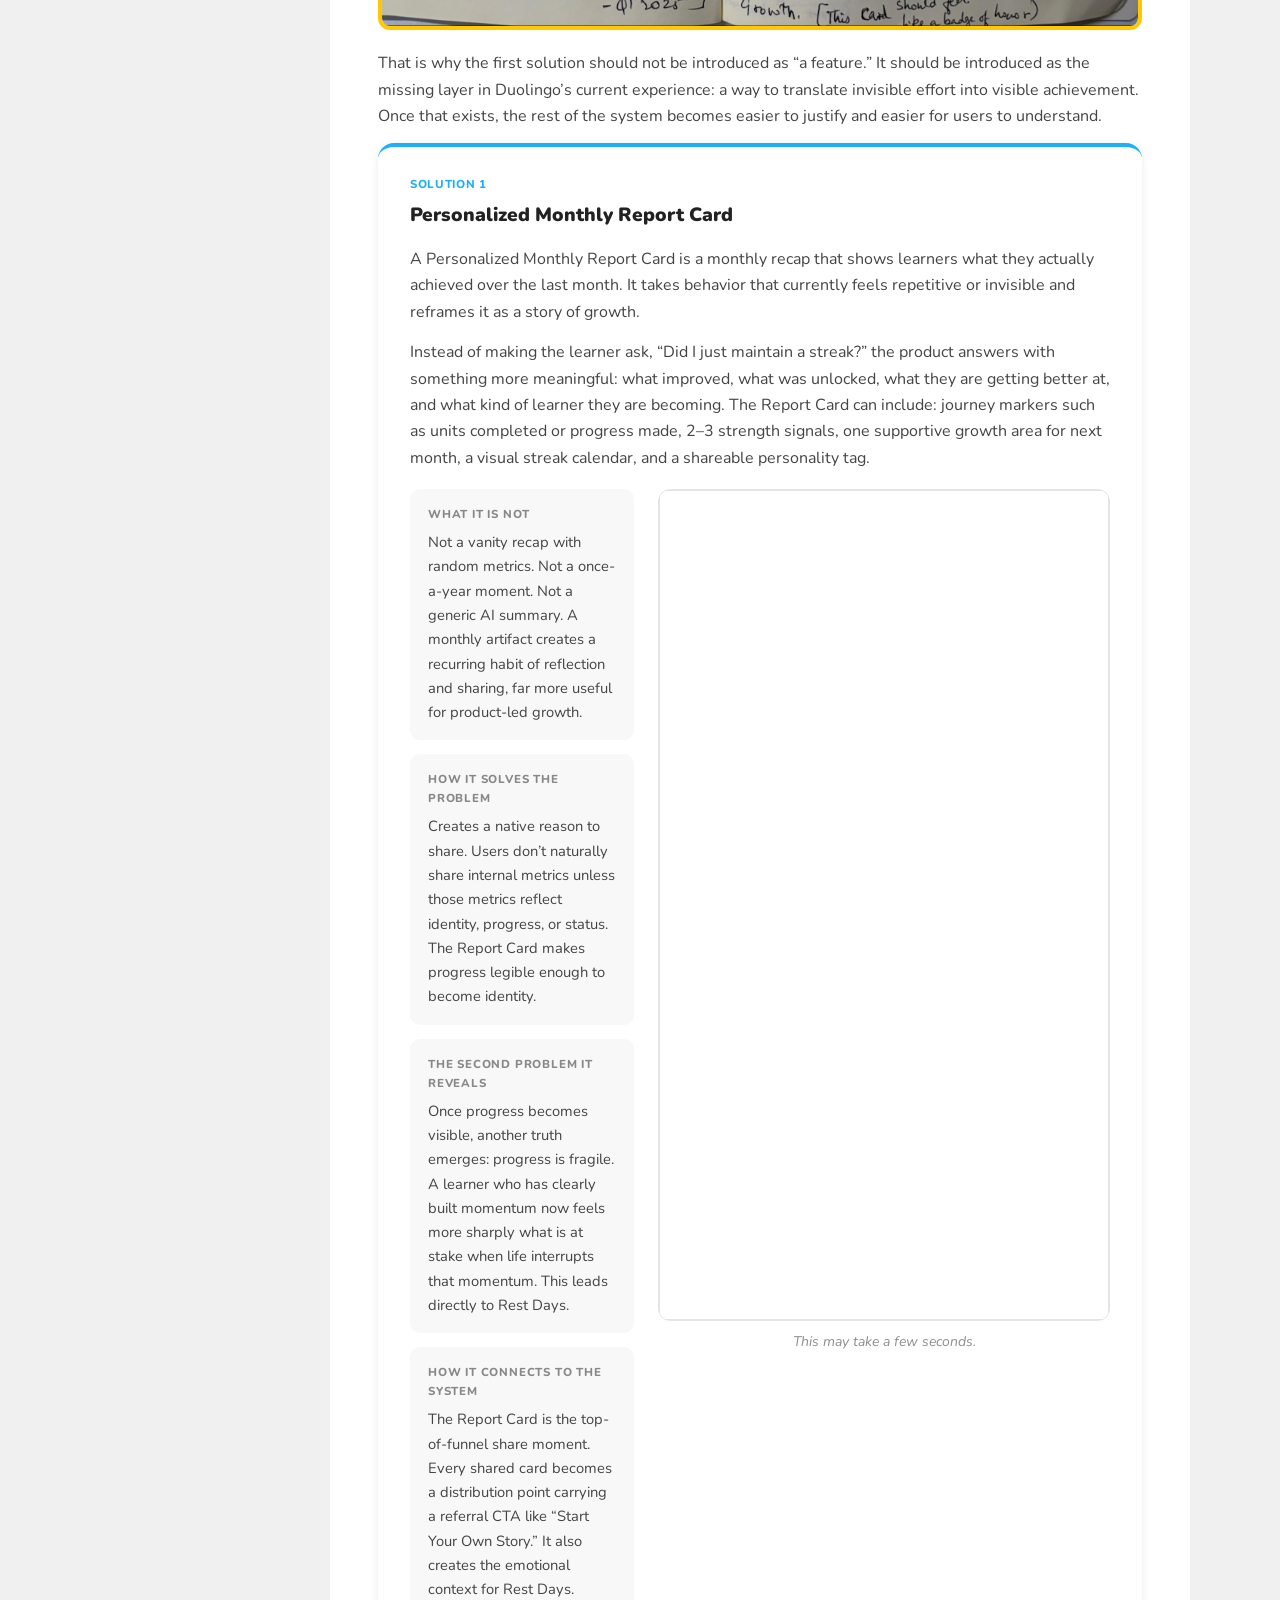
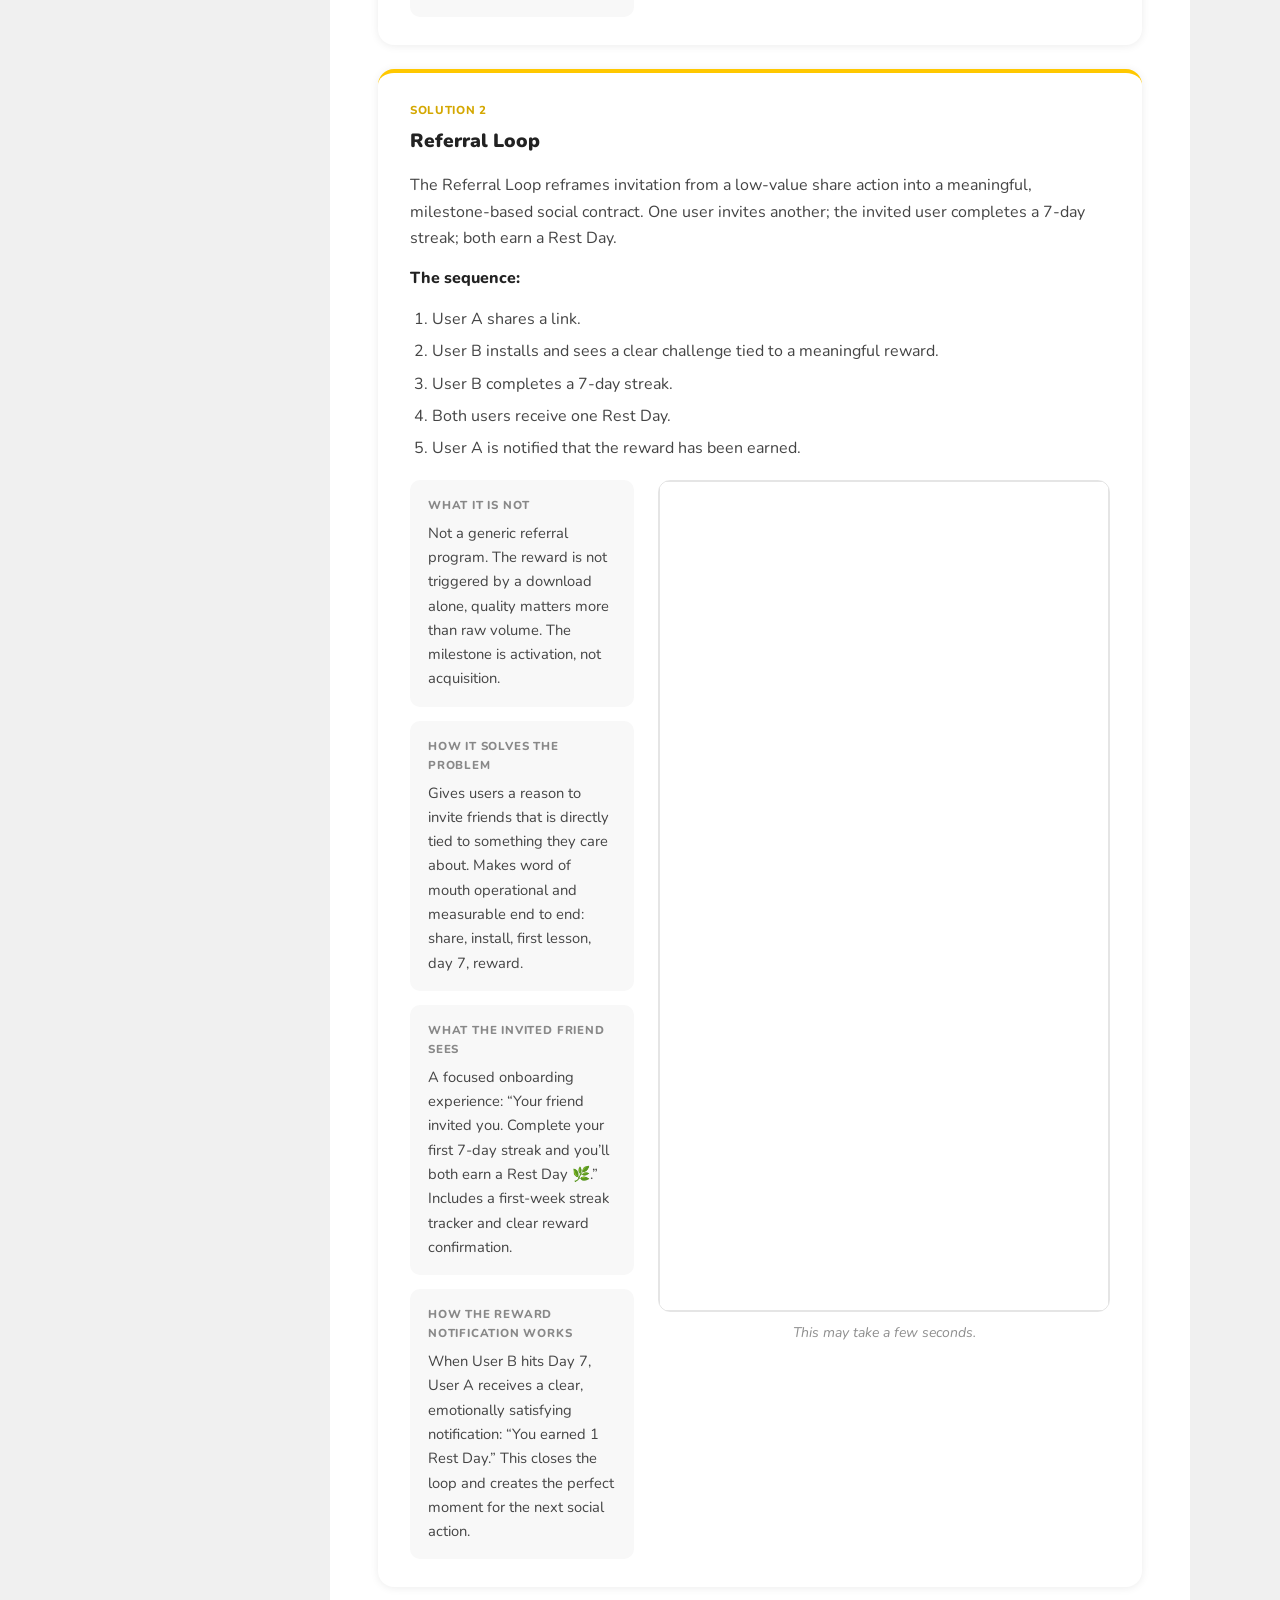
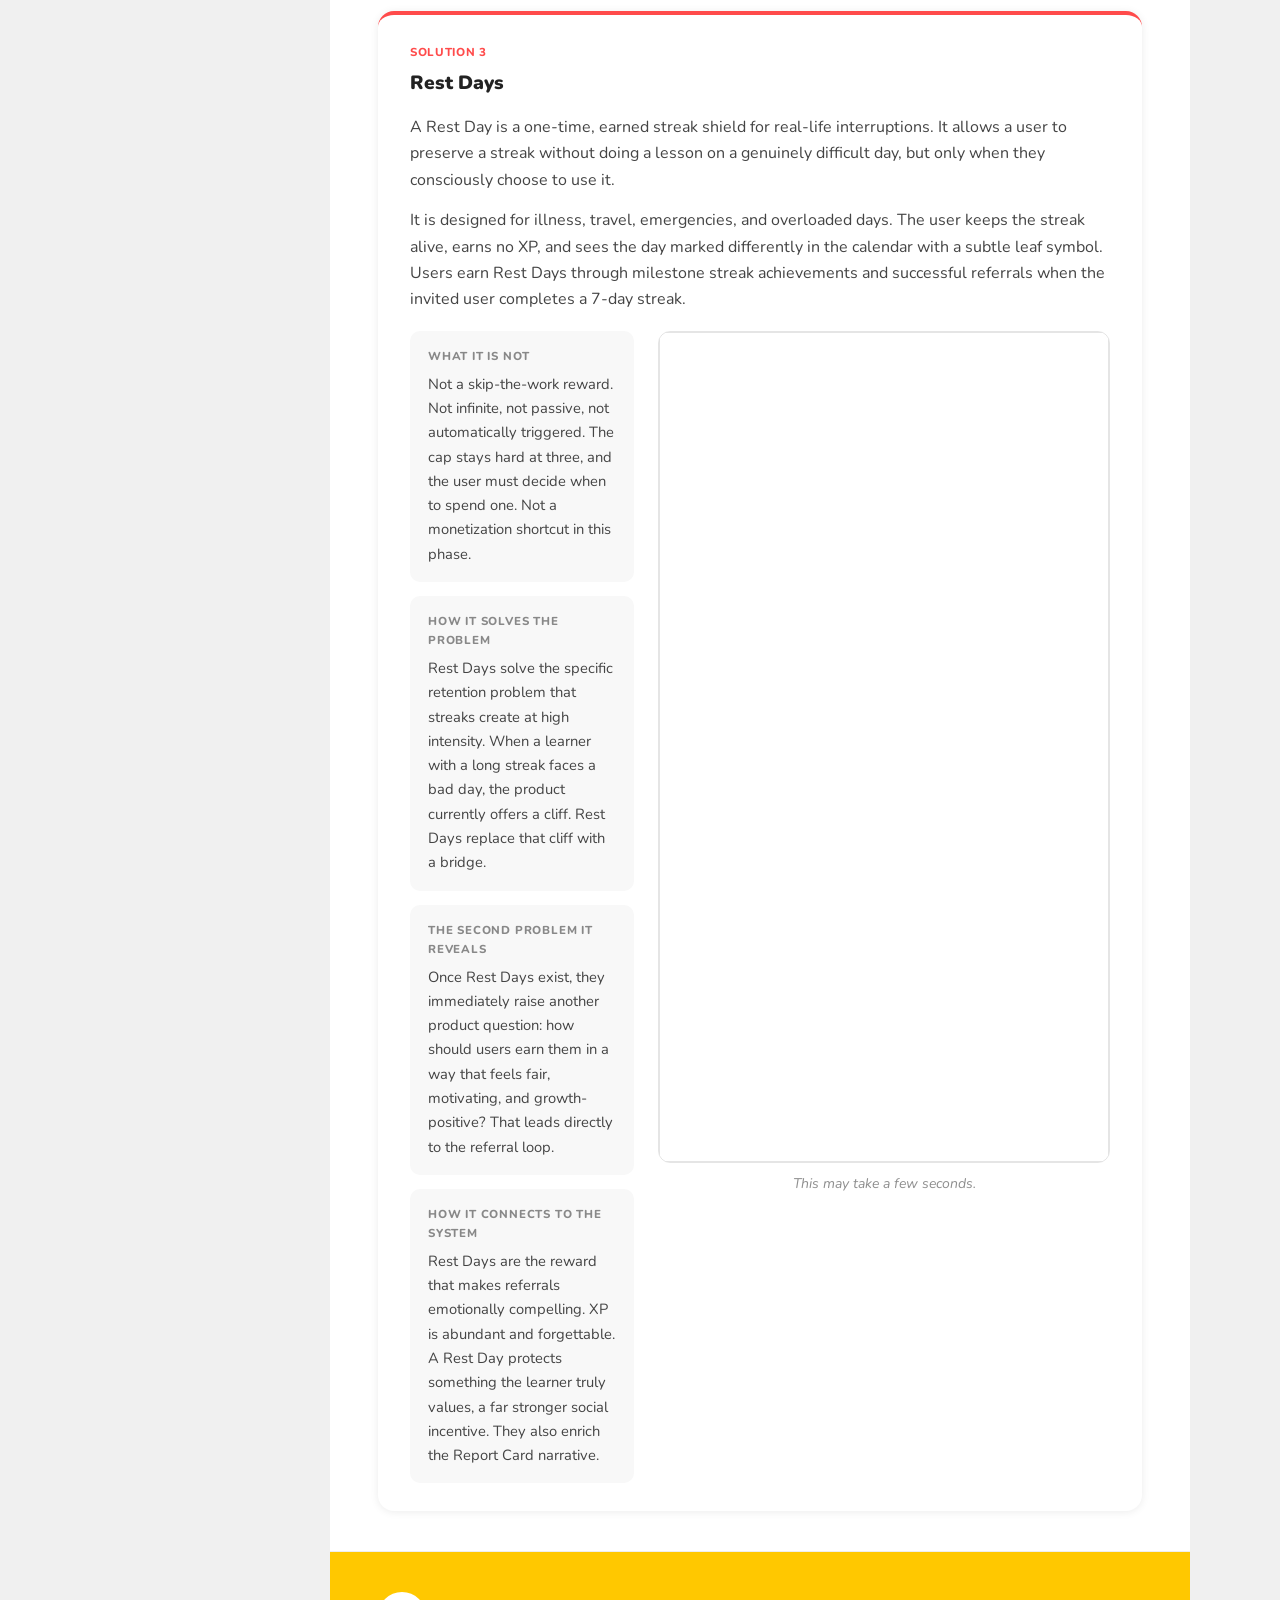
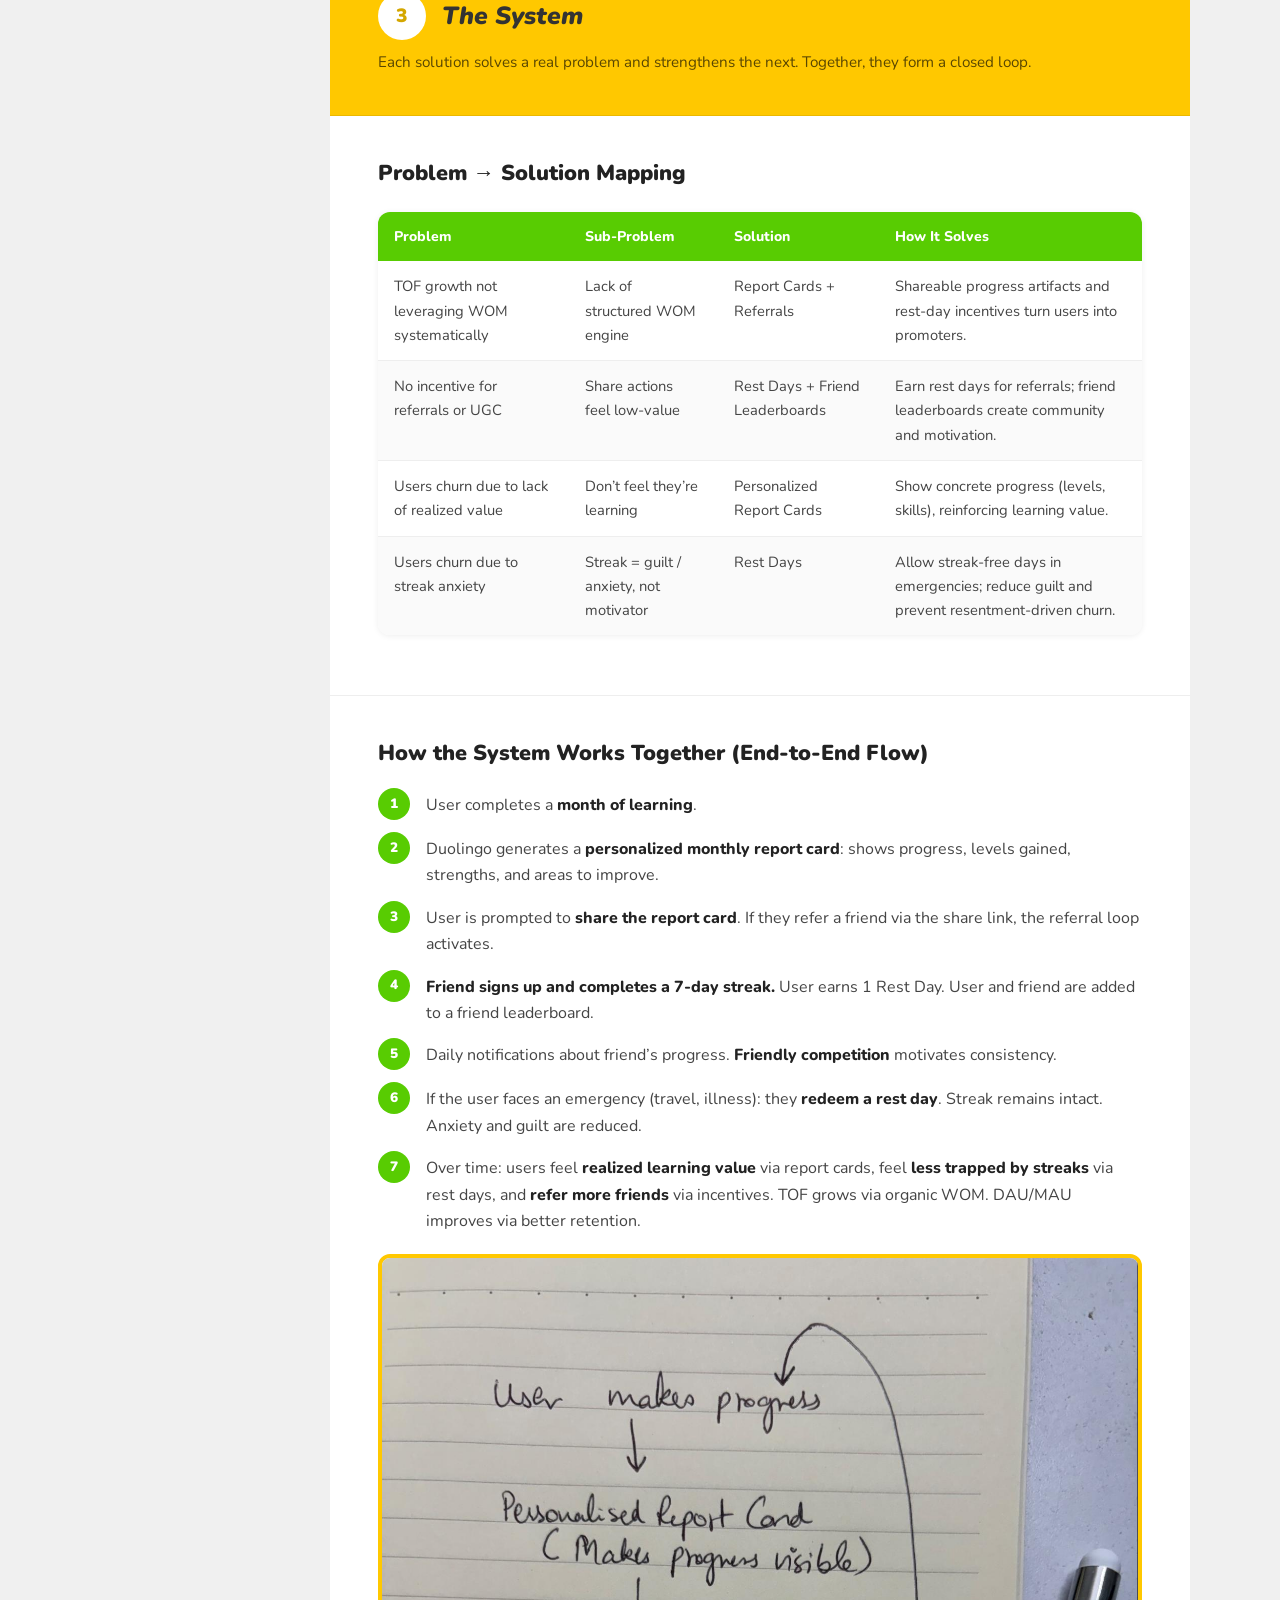
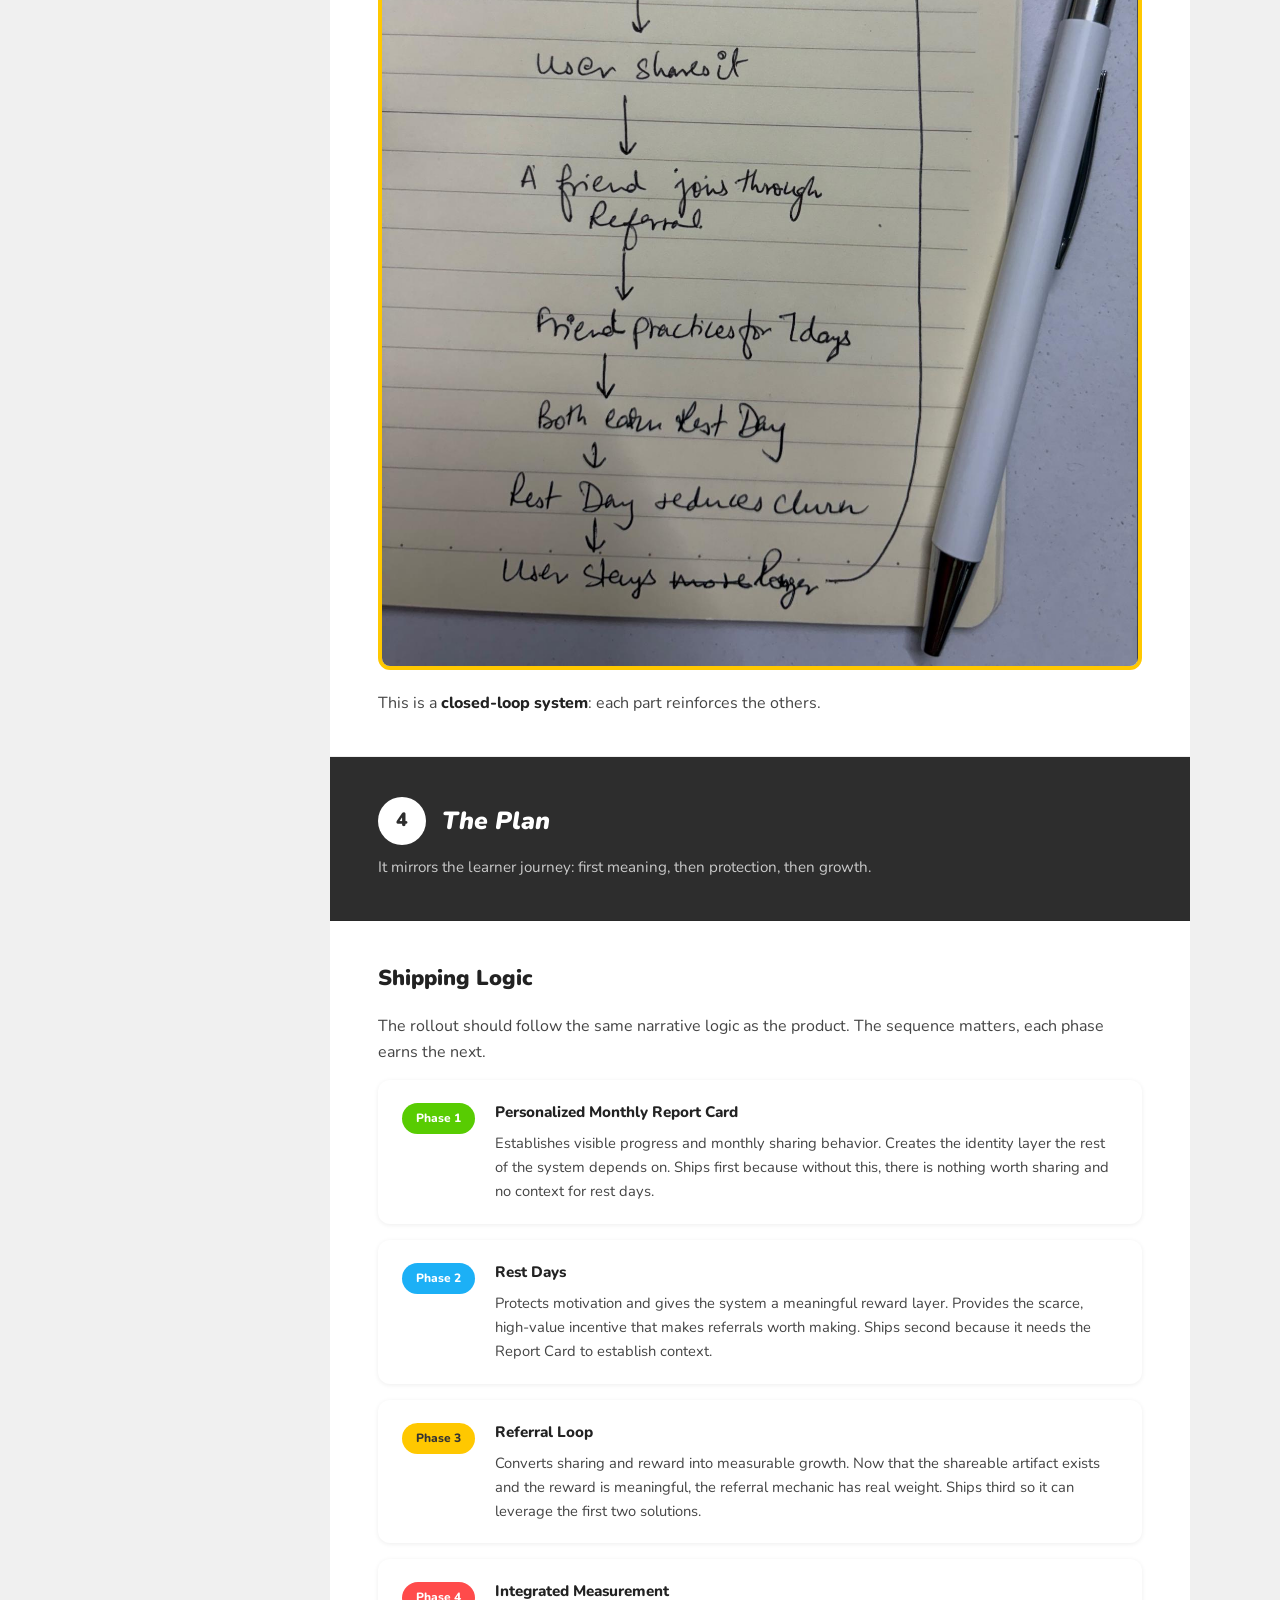
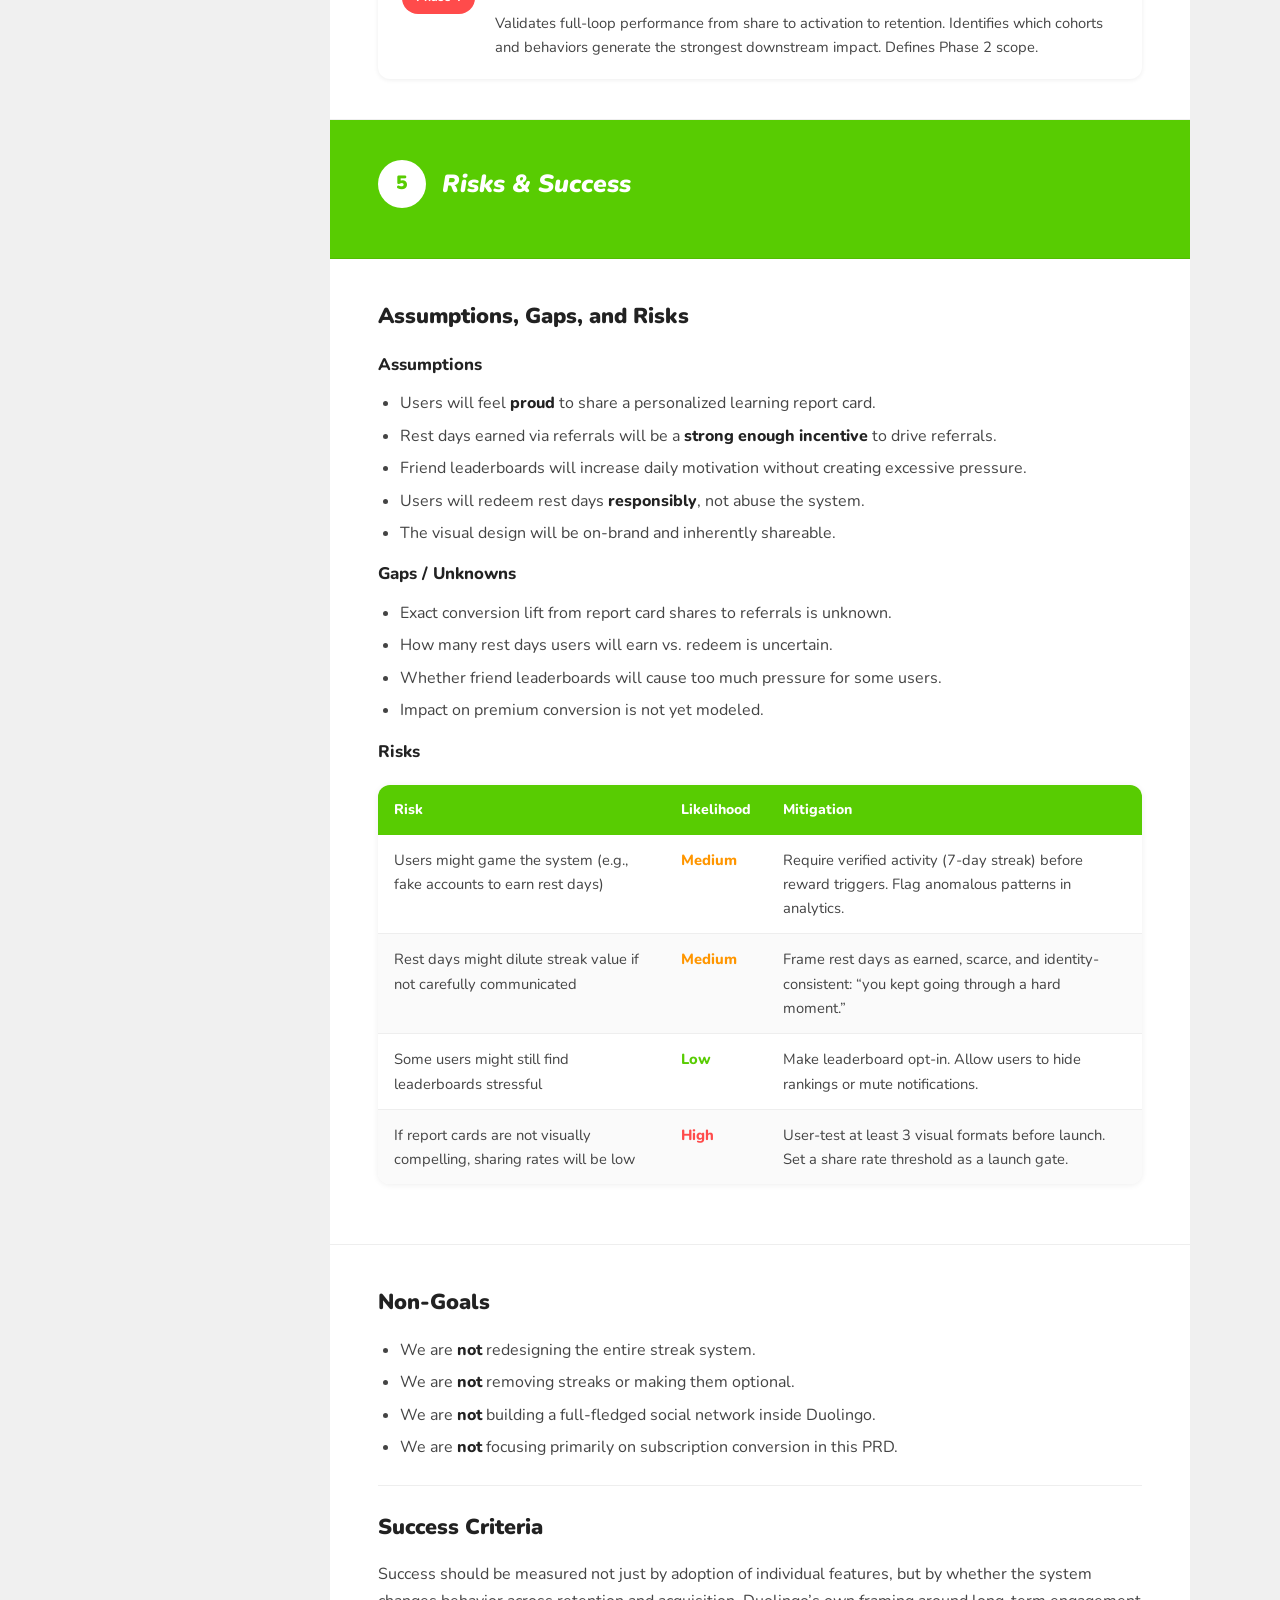
==== commit bd57b814: "Add files via upload" ====
--- a/Index.html
+++ b/Index.html
@@ -221,7 +221,7 @@
         <div class="figma-col">
           <div class="figma-wrap">
             <iframe
-              style="border: 1px solid rgba(0, 0, 0, 0.1);" width="450" height="830"
+              style="border: 1px solid rgba(0, 0, 0, 0.1);"
               src="https://embed.figma.com/proto/wMuGGjtC8zzEtvblKIl3GL/Duolingo-prototype?page-id=0%3A1&node-id=1-2&viewport=483%2C253%2C0.32&scaling=scale-down&content-scaling=fixed&starting-point-node-id=1%3A2&embed-host=share"
               title="Solution 1 Prototype: Report Card" allowfullscreen></iframe>
           </div>
@@ -268,7 +268,7 @@
         <div class="figma-col">
           <div class="figma-wrap">
             <iframe
-              style="border: 1px solid rgba(0, 0, 0, 0.1);" width="450" height="830"
+              style="border: 1px solid rgba(0, 0, 0, 0.1);"
               src="https://embed.figma.com/proto/wMuGGjtC8zzEtvblKIl3GL/Duolingo-prototype?page-id=0%3A1&node-id=3-145&viewport=483%2C253%2C0.32&scaling=scale-down&content-scaling=fixed&starting-point-node-id=3%3A145&embed-host=share"
               title="Solution 2 Prototype: Referral Loop" allowfullscreen></iframe>
           </div>
@@ -308,7 +308,7 @@
         <div class="figma-col">
           <div class="figma-wrap">
             <iframe
-              style="border: 1px solid rgba(0, 0, 0, 0.1);" width="450" height="830"
+              style="border: 1px solid rgba(0, 0, 0, 0.1);"
               src="https://embed.figma.com/proto/wMuGGjtC8zzEtvblKIl3GL/Duolingo-prototype?page-id=0%3A1&node-id=1-7&viewport=483%2C253%2C0.32&scaling=scale-down&content-scaling=fixed&starting-point-node-id=1%3A47&embed-host=share"
               title="Solution 3 Prototype: Rest Days" allowfullscreen></iframe>
           </div>
--- a/styles.css
+++ b/styles.css
@@ -5,9 +5,14 @@
 
 @import url('https://fonts.googleapis.com/css2?family=Nunito:ital,wght@0,400;0,600;0,700;0,800;0,900;1,700;1,800;1,900&display=swap');
 
-/* ---- Smooth scroll ---- */
+/* ---- Smooth scroll + overflow lock ---- */
 html {
   scroll-behavior: smooth;
+  overflow-x: hidden; /* prevent viewport-level horizontal scroll */
+}
+
+body {
+  overflow-x: hidden;
 }
 
 /* ---- Reset ---- */
@@ -40,6 +45,13 @@
   flex: 1;
   min-width: 0;
   background: #ffffff;
+  overflow-x: hidden; /* prevent content from breaking mobile layout */
+}
+
+/* ---- Global image guard ---- */
+img {
+  max-width: 100%;
+  height: auto;
 }
 
 /* ---- Scroll offset for headings ---- */
@@ -501,10 +513,11 @@
   border: 1px solid rgba(0, 0, 0, 0.1);
 }
 
-/* Desktop: exact 450×830 as set in HTML attributes */
+/* Desktop: 450×830 — max-width: 100% ensures it never overflows its container */
 .figma-wrap iframe {
   display: block;
   width: 450px;
+  max-width: 100%;
   height: 830px;
   border: none;
 }
@@ -870,21 +883,41 @@
   .toc-close:hover { background: #f0f0f0; color: #333333; }
 
   .toc-item a { padding: 13px 18px; }
-}
-
-/* ---- Responsive ---- */
+
+  /* Stack solution cards so 450px iframe never causes horizontal overflow */
+  .solution-body {
+    flex-direction: column;
+  }
+
+  .figma-col {
+    width: 100%;
+  }
+
+  .figma-wrap iframe {
+    width: 100%;
+    height: 75vh;
+    aspect-ratio: unset;
+  }
+
+  /* Tighten solution-card padding on tablet */
+  .solution-card {
+    padding: 20px 20px;
+  }
+}
+
+/* ---- Responsive: small phones ---- */
 @media (max-width: 640px) {
   .section,
   .section-band {
-    padding: 32px 24px;
+    padding: 28px 16px;
   }
 
   .header {
-    padding: 40px 24px 32px;
+    padding: 32px 16px 28px;
   }
 
   .header h1 {
-    font-size: 1.7rem;
+    font-size: 1.55rem;
   }
 
   .card-grid,
@@ -892,15 +925,24 @@
     grid-template-columns: 1fr;
   }
 
+  .solution-card {
+    padding: 16px 12px;
+    border-radius: 12px;
+  }
+
+  .sub-card {
+    padding: 12px 14px;
+  }
+
   .fab-container {
     bottom: 24px;
-    width: calc(100% - 48px);
+    width: calc(100% - 32px);
   }
 
   .duo-fab {
     width: 100%;
-    padding: 18px 24px;
-    font-size: 0.95rem;
+    padding: 16px 20px;
+    font-size: 0.9rem;
   }
 
   .phase-item {
@@ -910,29 +952,41 @@
 
   .quote-block {
     flex-direction: column;
-    gap: 10px;
-  }
-
-  .solution-body {
-    flex-direction: column;
-  }
-
+    gap: 8px;
+  }
+
+  /* solution-body already stacked from 960px block */
   .solution-body .solution-sub {
     grid-template-columns: 1fr;
   }
 
   .figma-wrap iframe {
     width: 100%;
-    height: auto;
-    aspect-ratio: 9 / 16;
+    height: 65vh;
+    aspect-ratio: unset;
+  }
+
+  .table-wrap {
+    width: 100%;
+    overflow-x: auto;
+    -webkit-overflow-scrolling: touch;
   }
 
   .about-row {
     flex-direction: column;
-    gap: 20px;
+    gap: 16px;
+  }
+
+  .about-col-1,
+  .about-col-2 {
+    width: 100%;
+  }
+
+  .flow-steps {
+    gap: 10px;
   }
 
   .footer {
-    padding: 24px;
-  }
-}
+    padding: 20px 16px;
+  }
+}
